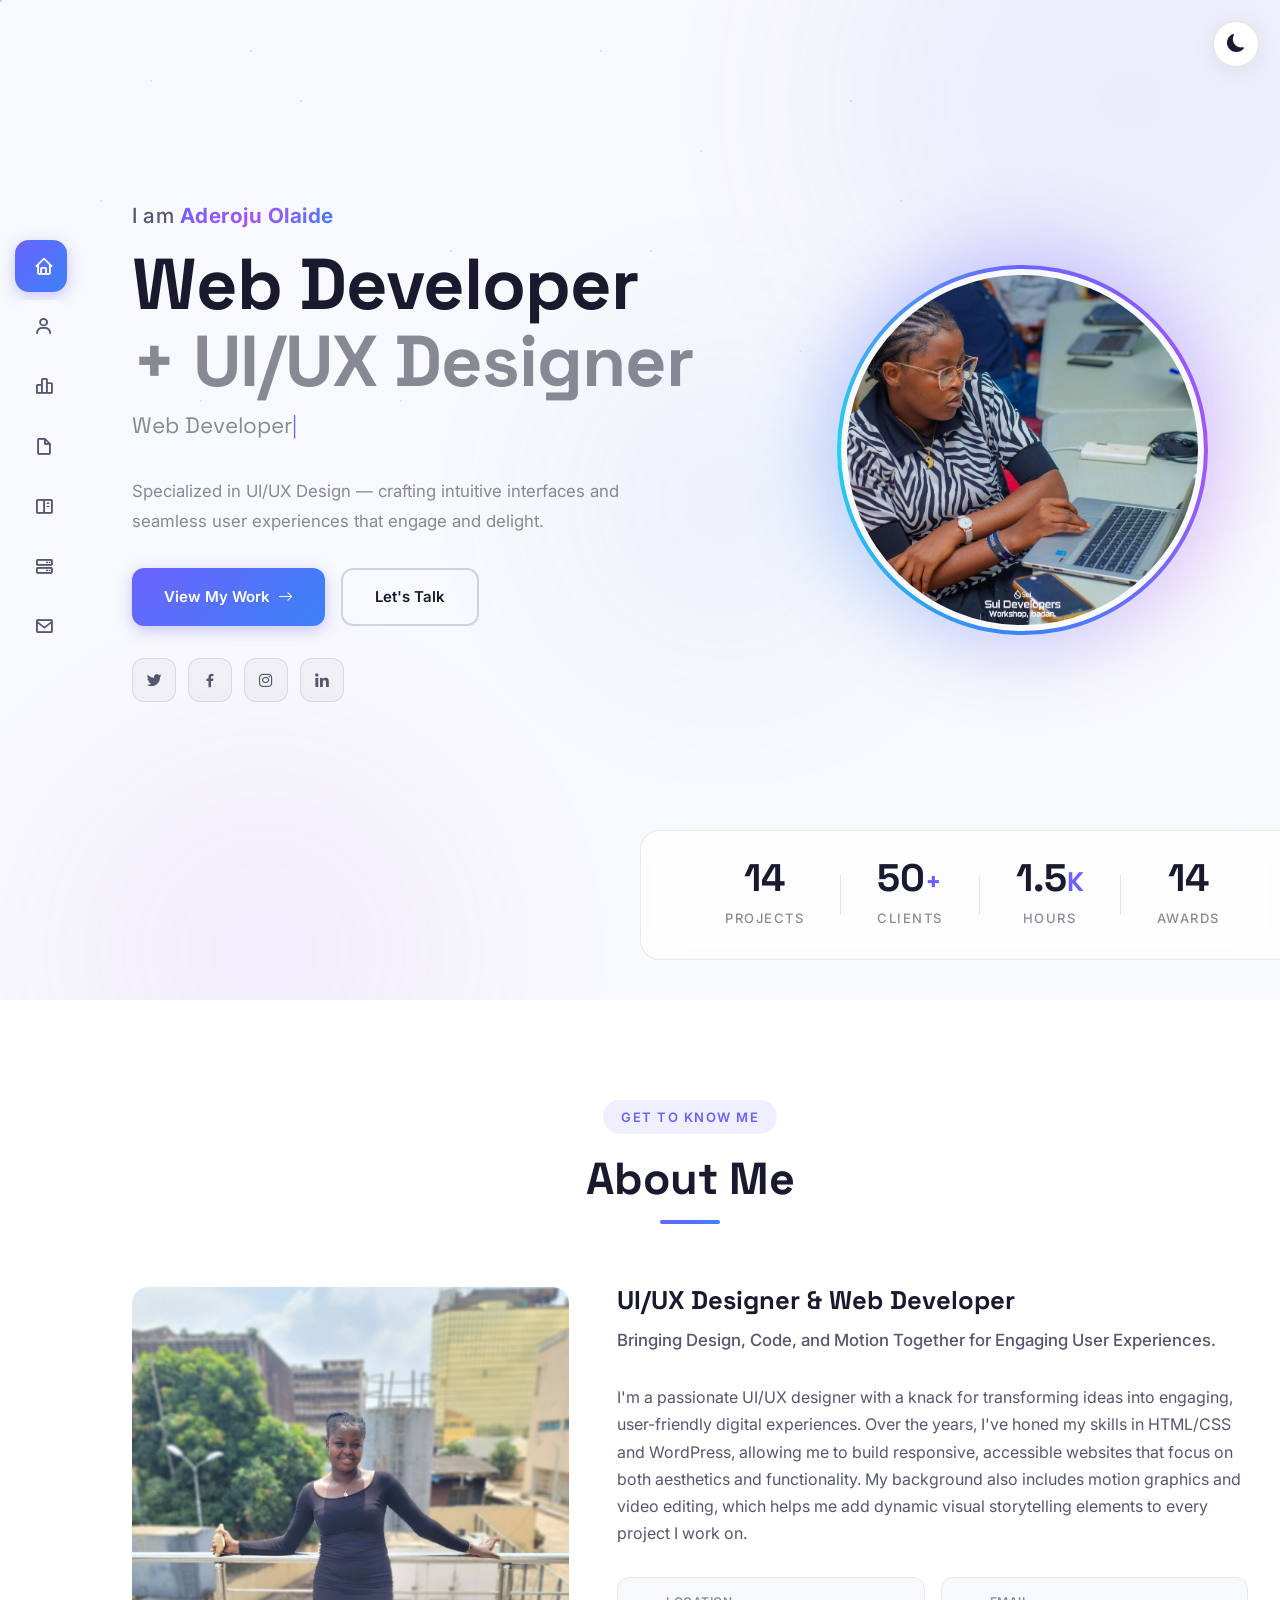
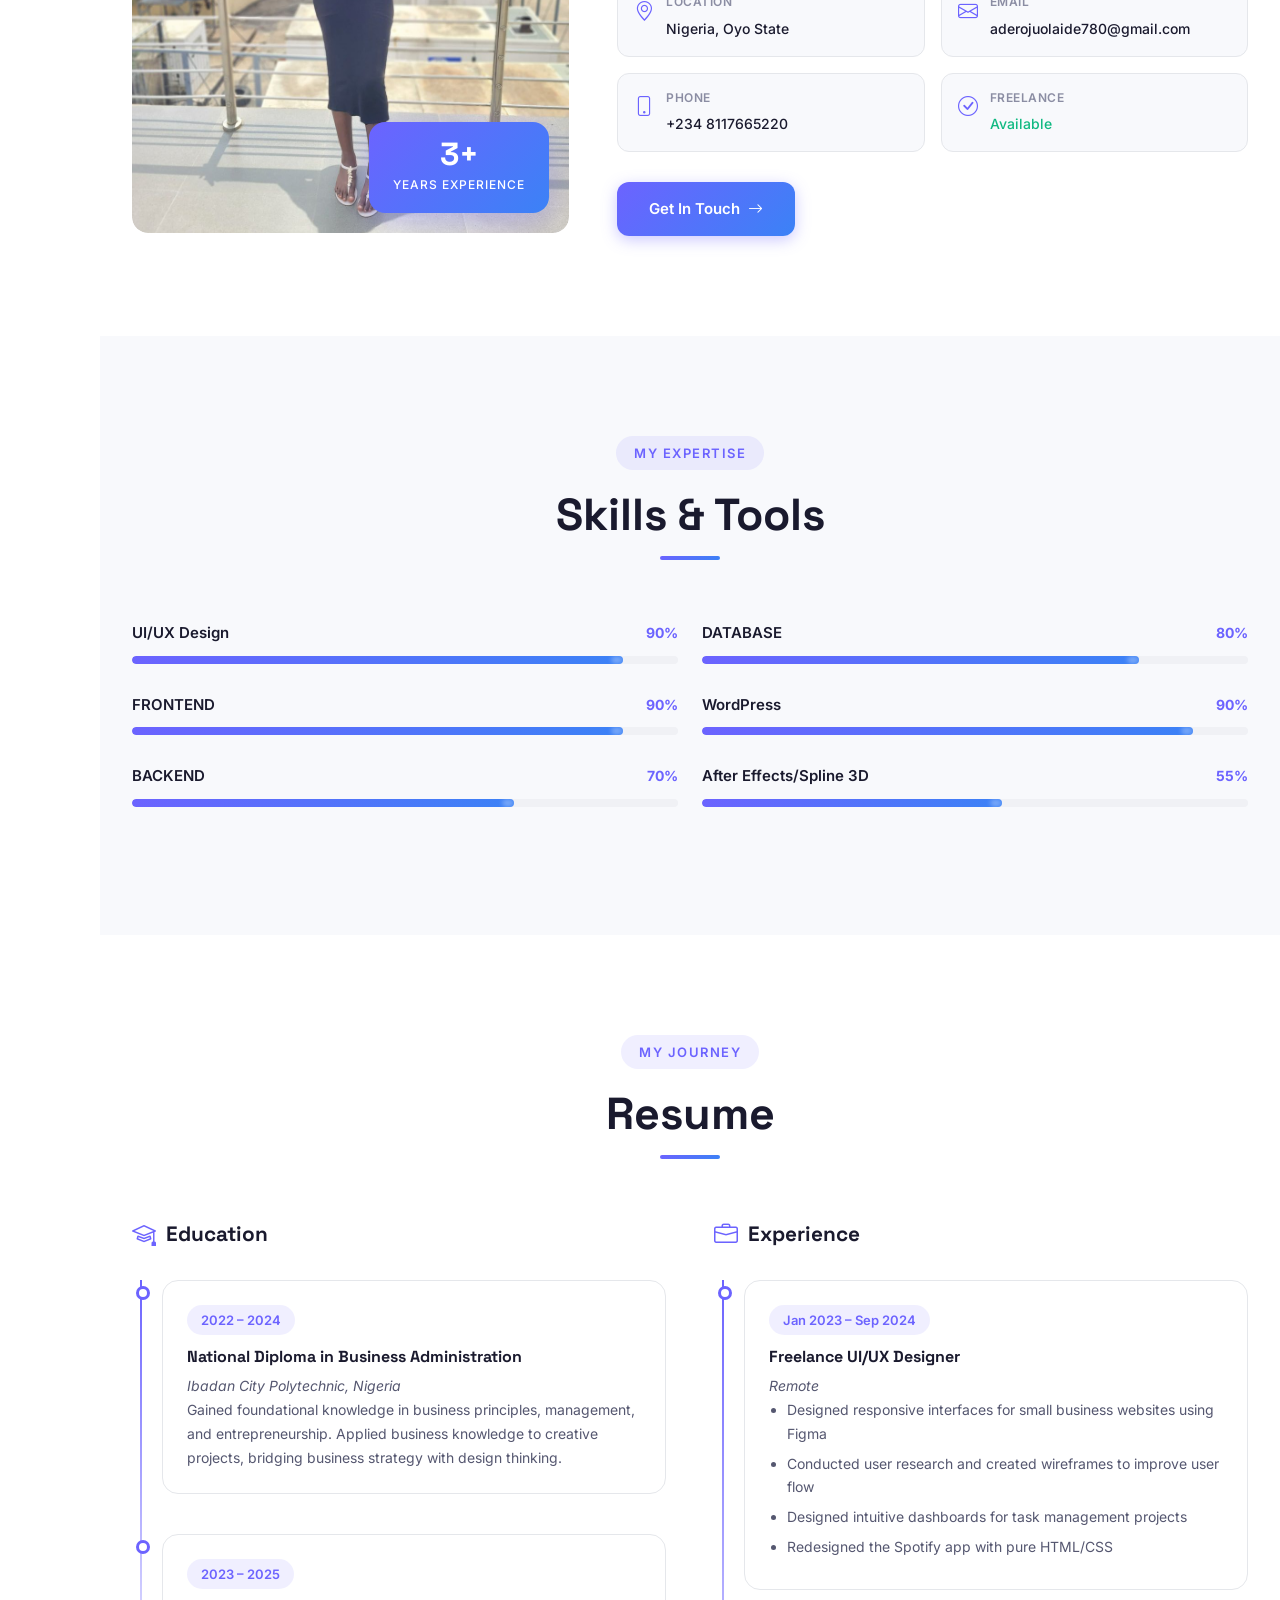
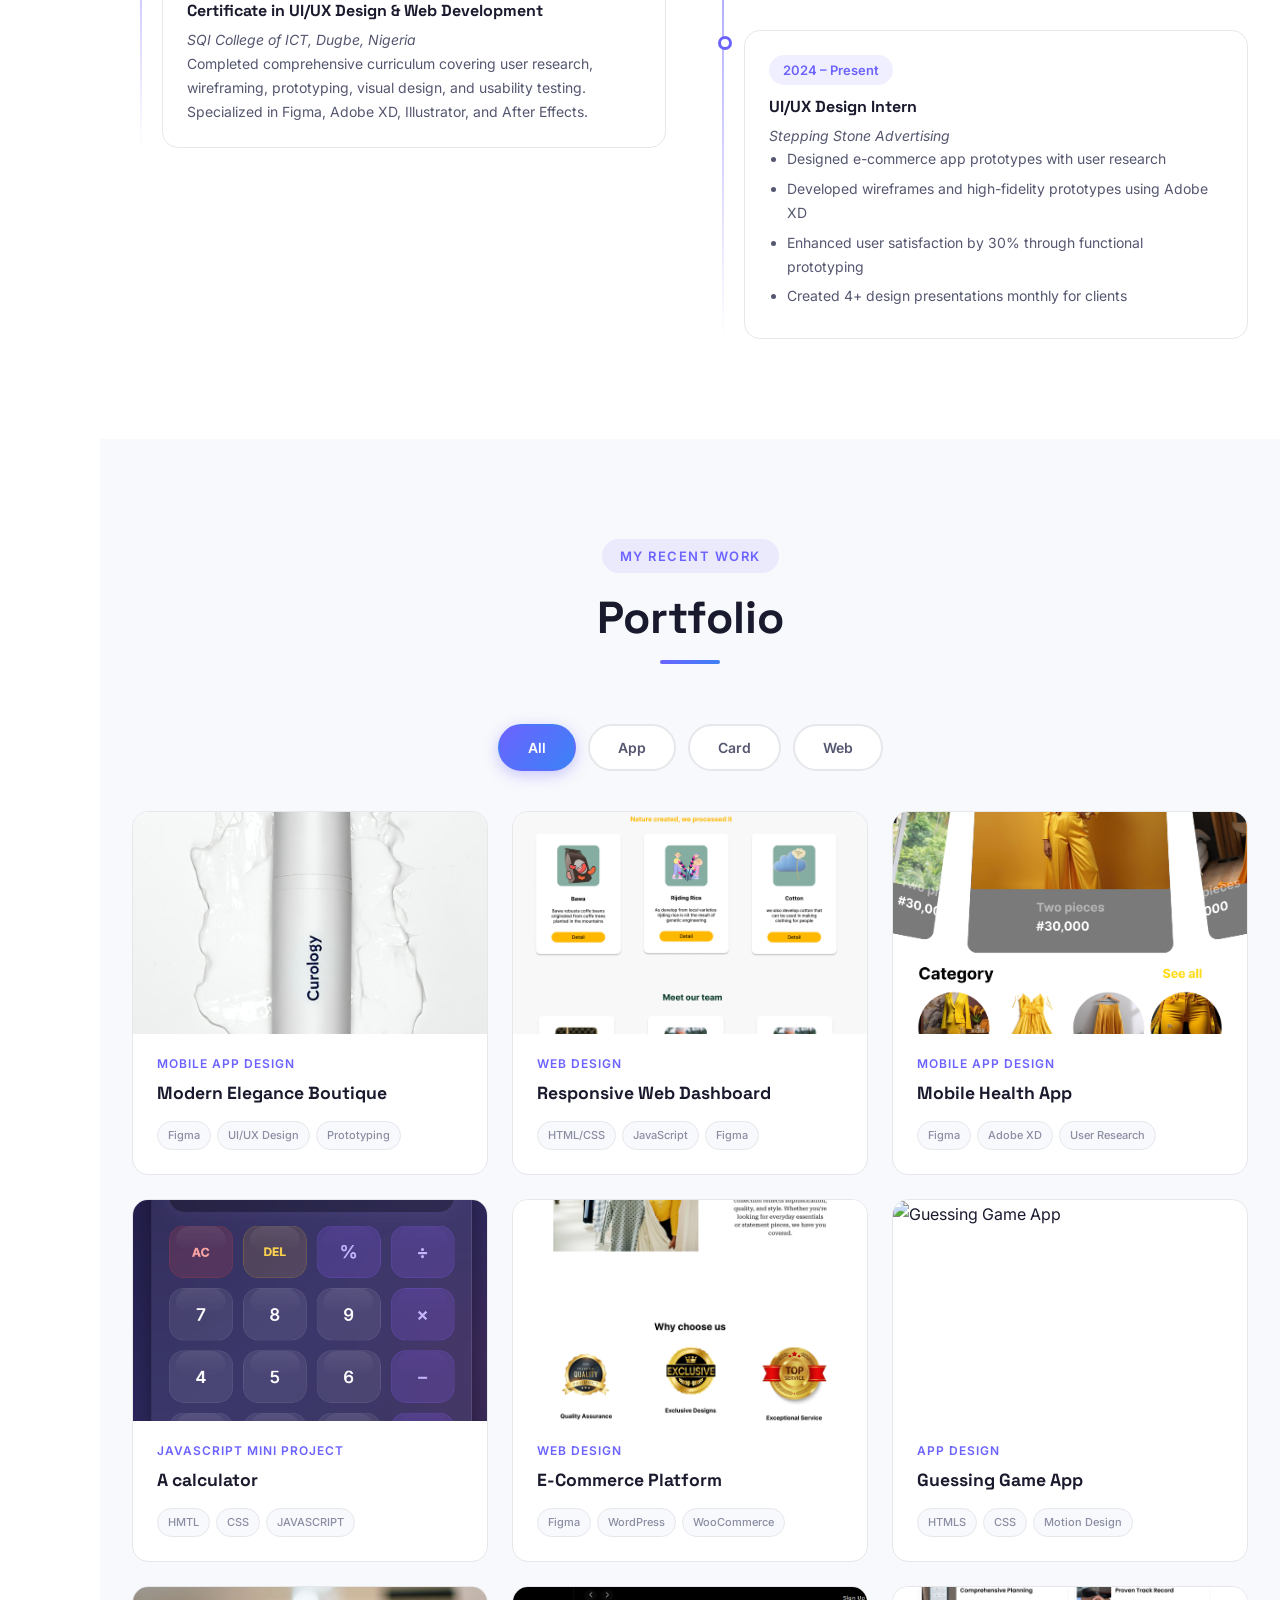
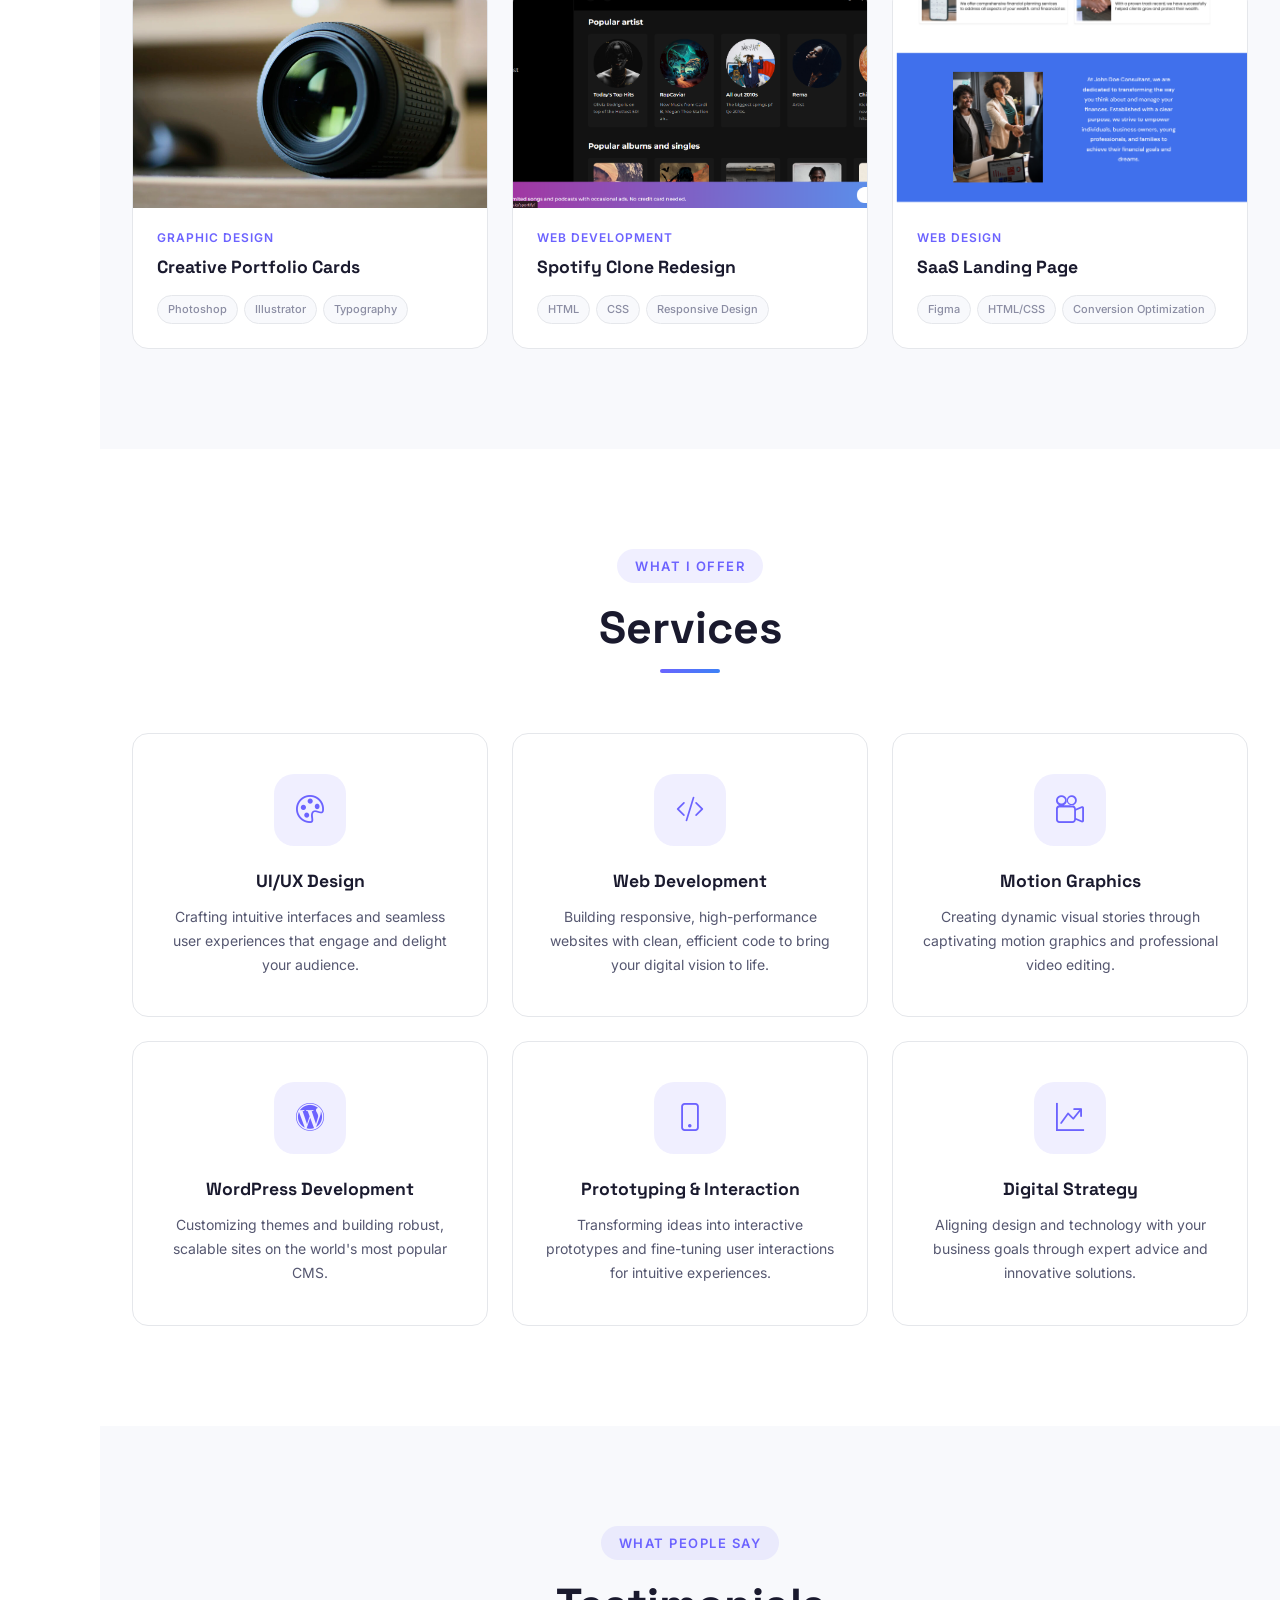
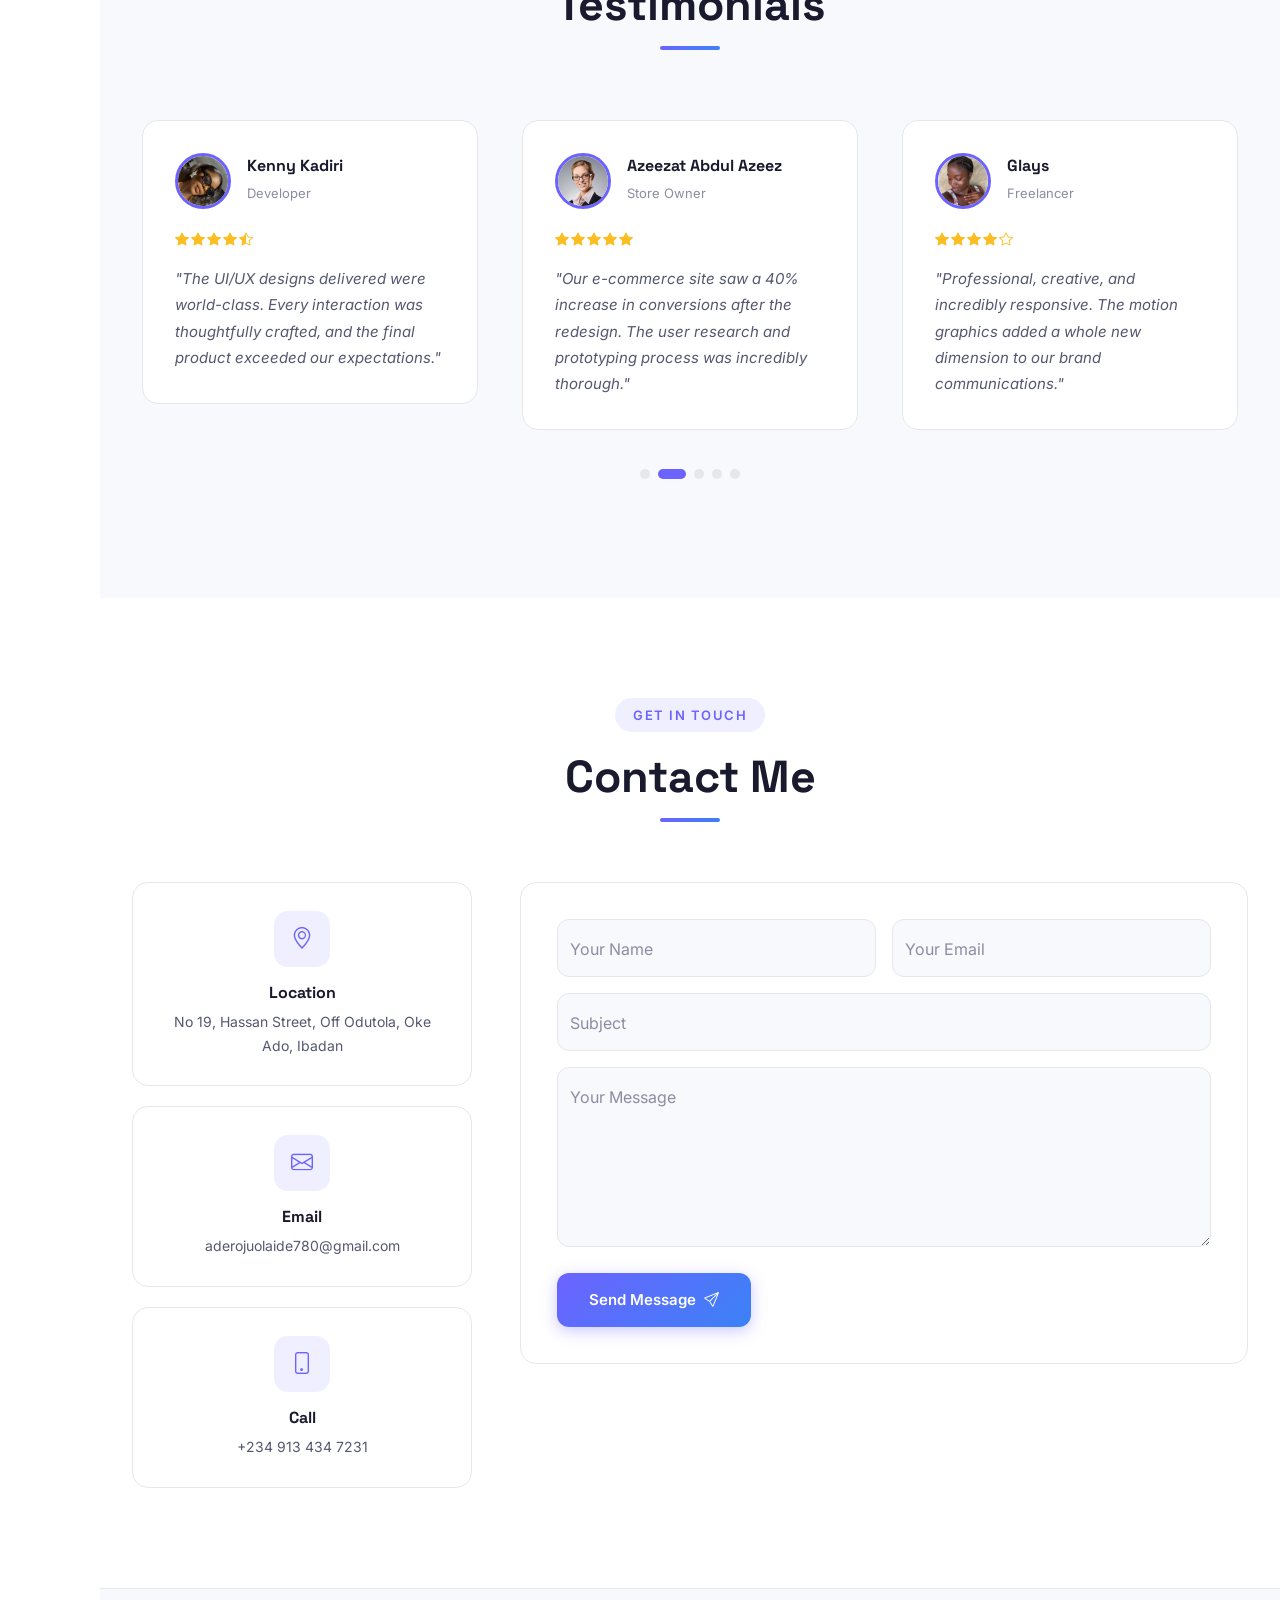
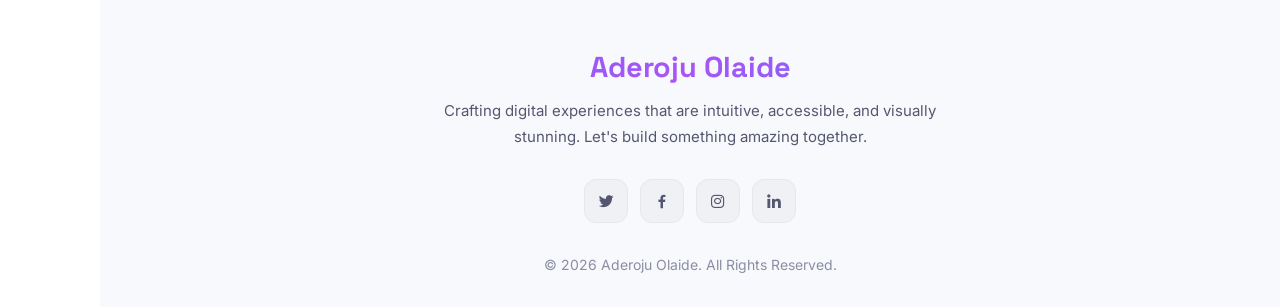
==== index.html @ 2a32e05c "added more project" ====
<!DOCTYPE html>
<html lang="en" data-theme="light">
  <head>
    <meta charset="utf-8" />
    <meta content="width=device-width, initial-scale=1.0" name="viewport" />

    <title> Olaide Atechsis— UI/UX Designer & Web Developer</title>
    <meta content="Portfolio of Aderoju Olaide — UI/UX Designer, Web Developer, and Motion Graphics Artist" name="description" />
    <meta content="UI/UX, Designer, Web Developer, Portfolio, Figma, WordPress" name="keywords" />

    <!-- Favicons -->
    <link href="assets/img/olaide2222.png" rel="icon" />
    <link href="assets/img/olaidee.jpg" rel="apple-touch-icon" />

    <!-- Google Fonts -->
    <link rel="preconnect" href="https://fonts.googleapis.com" />
    <link rel="preconnect" href="https://fonts.gstatic.com" crossorigin />
    <link href="https://fonts.googleapis.com/css2?family=Inter:wght@300;400;500;600;700;800;900&family=Space+Grotesk:wght@300;400;500;600;700&display=swap" rel="stylesheet" />

    <!-- Vendor CSS Files -->
    <link href="assets/vendor/aos/aos.css" rel="stylesheet" />
    <link href="assets/vendor/bootstrap/css/bootstrap.min.css" rel="stylesheet" />
    <link href="assets/vendor/bootstrap-icons/bootstrap-icons.css" rel="stylesheet" />
    <link href="assets/vendor/boxicons/css/boxicons.min.css" rel="stylesheet" />
    <link href="assets/vendor/glightbox/css/glightbox.min.css" rel="stylesheet" />
    <link href="assets/vendor/swiper/swiper-bundle.min.css" rel="stylesheet" />

    <!-- Template Main CSS File -->
    <link href="assets/css/style.css" rel="stylesheet" />
  </head>

  <body>
    <!-- ======= Theme Toggle ======= -->
    <button class="theme-toggle" id="themeToggle" aria-label="Toggle dark mode">
      <i class="bi bi-moon-fill"></i>
      <i class="bi bi-sun-fill"></i>
    </button>

    <!-- ======= Mobile nav toggle button ======= -->
    <i class="bi bi-list mobile-nav-toggle d-lg-none"></i>

    <!-- ======= Header / Sidebar Nav ======= -->
    <header id="header" class="d-flex flex-column justify-content-center">
      <nav id="navbar" class="navbar nav-menu">
        <ul>
          <li><a href="#hero" class="nav-link scrollto active"><i class="bx bx-home"></i> <span>Home</span></a></li>
          <li><a href="#about" class="nav-link scrollto"><i class="bx bx-user"></i> <span>About</span></a></li>
          <li><a href="#skills" class="nav-link scrollto"><i class="bx bx-bar-chart-alt-2"></i> <span>Skills</span></a></li>
          <li><a href="#resume" class="nav-link scrollto"><i class="bx bx-file-blank"></i> <span>Resume</span></a></li>
          <li><a href="#portfolio" class="nav-link scrollto"><i class="bx bx-book-content"></i> <span>Portfolio</span></a></li>
          <li><a href="#services" class="nav-link scrollto"><i class="bx bx-server"></i> <span>Services</span></a></li>
          <li><a href="#contact" class="nav-link scrollto"><i class="bx bx-envelope"></i> <span>Contact</span></a></li>
        </ul>
      </nav>
    </header>
    <!-- End Header -->

    <!-- ======= Hero Section ======= -->
    <section id="hero" class="hero-section">
      <div class="hero-bg-shapes">
        <div class="shape shape-1"></div>
        <div class="shape shape-2"></div>
        <div class="shape shape-3"></div>
      </div>
      <div class="hero-particles"></div>
      <div class="container">
        <div class="row align-items-center min-vh-100">
          <div class="col-lg-7 order-2 order-lg-1" data-aos="fade-right" data-aos-duration="1200">
            <div class="hero-content">
              <span class="hero-greeting">I am <span class="gradient-text">Aderoju Olaide</span></span>
              <h1 class="hero-title">Web Developer<br><span class="hero-title-accent">+ UI/UX Designer</span></h1>
              <h2 class="hero-subtitle"><span id="job-role"></span><span class="typing-cursor">|</span></h2>
              <p class="hero-description">
                Specialized in UI/UX Design — crafting intuitive interfaces and seamless user experiences that engage and delight.
              </p>
              <div class="hero-cta">
                <a href="#portfolio" class="btn-primary-custom scrollto">View My Work <i class="bi bi-arrow-right"></i></a>
                <a href="#contact" class="btn-outline-custom scrollto">Let's Talk</a>
              </div>
              <div class="hero-social">
                <a href="https://x.com/OlaideAder5230" target="_blank" rel="noopener" aria-label="Twitter"><i class="bx bxl-twitter"></i></a>
                <a href="#" aria-label="Facebook"><i class="bx bxl-facebook"></i></a>
                <a href="#" aria-label="Instagram"><i class="bx bxl-instagram"></i></a>
                <a href="https://www.linkedin.com/in/rokibat-aderoju-189524285/" target="_blank" rel="noopener" aria-label="LinkedIn"><i class="bx bxl-linkedin"></i></a>
              </div>
            </div>
          </div>
          <div class="col-lg-5 order-1 order-lg-2" data-aos="fade-left" data-aos-duration="1200" data-aos-delay="200">
            <div class="hero-image">
              <div class="hero-avatar-wrapper">
                <div class="hero-avatar-glow"></div>
                <div class="hero-avatar-ring"></div>
                <img src="assets/img/olaidee.jpg" alt="Aderoju Olaide" class="hero-avatar-img" />
              </div>
            </div>
          </div>
        </div>
        <!-- Hero Stats Row -->
        <div class="hero-stats-row" data-aos="fade-up" data-aos-delay="400">
          <div class="hero-stat-item">
            <span class="hero-stat-number purecounter" data-purecounter-start="0" data-purecounter-end="14" data-purecounter-duration="1.5">0</span>
            <span class="hero-stat-label">Projects</span>
          </div>
          <div class="hero-stat-divider"></div>
          <div class="hero-stat-item">
            <span class="hero-stat-number">50<span class="hero-stat-plus">+</span></span>
            <span class="hero-stat-label">Clients</span>
          </div>
          <div class="hero-stat-divider"></div>
          <div class="hero-stat-item">
            <span class="hero-stat-number">1.5<span class="hero-stat-plus">K</span></span>
            <span class="hero-stat-label">Hours</span>
          </div>
          <div class="hero-stat-divider"></div>
          <div class="hero-stat-item">
            <span class="hero-stat-number purecounter" data-purecounter-start="0" data-purecounter-end="14" data-purecounter-duration="1.5">0</span>
            <span class="hero-stat-label">Awards</span>
          </div>
        </div>
      </div>
    </section>
    <!-- End Hero -->

    <main id="main">
      <!-- ======= About Section ======= -->
      <section id="about" class="about section-padding">
        <div class="container">
          <div class="section-header" data-aos="fade-up">
            <span class="section-subtitle">Get to know me</span>
            <h2 class="section-title">About Me</h2>
            <div class="title-decoration"></div>
          </div>

          <div class="row align-items-center g-5">
            <div class="col-lg-5" data-aos="fade-right" data-aos-delay="100">
              <div class="about-image">
                <img src="assets/img/eyin.jpg" class="img-fluid" alt="Aderoju Olaide" />
                <div class="about-image-badge">
                  <span class="number">3+</span>
                  <span class="text">Years Experience</span>
                </div>
              </div>
            </div>
            <div class="col-lg-7" data-aos="fade-left" data-aos-delay="200">
              <div class="about-content">
                <h3>UI/UX Designer &amp; Web Developer</h3>
                <p class="about-lead">Bringing Design, Code, and Motion Together for Engaging User Experiences.</p>
                <p>
                  I'm a passionate UI/UX designer with a knack for transforming ideas into engaging, user-friendly digital experiences. Over the years, I've honed my skills in HTML/CSS and WordPress, allowing me to build responsive, accessible websites that focus on both aesthetics and functionality. My background also includes motion graphics and video editing, which helps me add dynamic visual storytelling elements to every project I work on.
                </p>
                <div class="about-info-grid">
                  <div class="about-info-item">
                    <i class="bi bi-geo-alt"></i>
                    <div><strong>Location</strong><span>Nigeria, Oyo State</span></div>
                  </div>
                  <div class="about-info-item">
                    <i class="bi bi-envelope"></i>
                    <div><strong>Email</strong><span>aderojuolaide780@gmail.com</span></div>
                  </div>
                  <div class="about-info-item">
                    <i class="bi bi-phone"></i>
                    <div><strong>Phone</strong><span>+234 8117665220</span></div>
                  </div>
                  <div class="about-info-item">
                    <i class="bi bi-check-circle"></i>
                    <div><strong>Freelance</strong><span class="status-available">Available</span></div>
                  </div>
                </div>
                <a href="#contact" class="btn-primary-custom scrollto">Get In Touch <i class="bi bi-arrow-right"></i></a>
              </div>
            </div>
          </div>
        </div>
      </section>
      <!-- End About Section -->

      <!-- Stats integrated into Hero section above -->

      <!-- ======= Skills Section ======= -->
      <section id="skills" class="skills section-padding section-bg">
        <div class="container">
          <div class="section-header" data-aos="fade-up">
            <span class="section-subtitle">My expertise</span>
            <h2 class="section-title">Skills &amp; Tools</h2>
            <div class="title-decoration"></div>
          </div>
          <div class="row skills-content g-4">
            <div class="col-lg-6" data-aos="fade-right" data-aos-delay="100">
              <div class="skill-item">
                <div class="skill-header">
                  <span class="skill-name">UI/UX Design</span>
                  <span class="skill-percentage">90%</span>
                </div>
                <div class="progress-bar-wrap">
                  <div class="progress-bar" role="progressbar" aria-valuenow="90" aria-valuemin="0" aria-valuemax="100"></div>
                </div>
              </div>
              <div class="skill-item">
                <div class="skill-header">
                  <span class="skill-name">FRONTEND</span>
                  <span class="skill-percentage">90%</span>
                </div>
                <div class="progress-bar-wrap">
                  <div class="progress-bar" role="progressbar" aria-valuenow="90" aria-valuemin="0" aria-valuemax="100"></div>
                </div>
              </div>
              <div class="skill-item">
                <div class="skill-header">
                  <span class="skill-name">BACKEND</span>
                  <span class="skill-percentage">70%</span>
                </div>
                <div class="progress-bar-wrap">
                  <div class="progress-bar" role="progressbar" aria-valuenow="70" aria-valuemin="0" aria-valuemax="100"></div>
                </div>
              </div>
            </div>
            <div class="col-lg-6" data-aos="fade-left" data-aos-delay="200">
              <div class="skill-item">
                <div class="skill-header">
                  <span class="skill-name">DATABASE</span>
                  <span class="skill-percentage">80%</span>
                </div>
                <div class="progress-bar-wrap">
                  <div class="progress-bar" role="progressbar" aria-valuenow="80" aria-valuemin="0" aria-valuemax="100"></div>
                </div>
              </div>
              <div class="skill-item">
                <div class="skill-header">
                  <span class="skill-name">WordPress</span>
                  <span class="skill-percentage">90%</span>
                </div>
                <div class="progress-bar-wrap">
                  <div class="progress-bar" role="progressbar" aria-valuenow="90" aria-valuemin="0" aria-valuemax="100"></div>
                </div>
              </div>
              <div class="skill-item">
                <div class="skill-header">
                  <span class="skill-name">After Effects/Spline 3D</span>
                  <span class="skill-percentage">55%</span>
                </div>
                <div class="progress-bar-wrap">
                  <div class="progress-bar" role="progressbar" aria-valuenow="55" aria-valuemin="0" aria-valuemax="100"></div>
                </div>
              </div>
            </div>
          </div>
        </div>
      </section>
      <!-- End Skills Section -->

      <!-- ======= Resume Section ======= -->
      <section id="resume" class="resume section-padding">
        <div class="container">
          <div class="section-header" data-aos="fade-up">
            <span class="section-subtitle">My journey</span>
            <h2 class="section-title">Resume</h2>
            <div class="title-decoration"></div>
          </div>

          <div class="row g-5">
            <div class="col-lg-6" data-aos="fade-right" data-aos-delay="100">
              <div class="resume-column">
                <h3 class="resume-column-title"><i class="bi bi-mortarboard"></i> Education</h3>
                <div class="timeline">
                  <div class="timeline-item">
                    <div class="timeline-dot"></div>
                    <div class="timeline-content">
                      <span class="timeline-date">2022 – 2024</span>
                      <h4>National Diploma in Business Administration</h4>
                      <p class="timeline-place">Ibadan City Polytechnic, Nigeria</p>
                      <p>Gained foundational knowledge in business principles, management, and entrepreneurship. Applied business knowledge to creative projects, bridging business strategy with design thinking.</p>
                    </div>
                  </div>
                  <div class="timeline-item">
                    <div class="timeline-dot"></div>
                    <div class="timeline-content">
                      <span class="timeline-date">2023 – 2025</span>
                      <h4>Certificate in UI/UX Design &amp; Web Development</h4>
                      <p class="timeline-place">SQI College of ICT, Dugbe, Nigeria</p>
                      <p>Completed comprehensive curriculum covering user research, wireframing, prototyping, visual design, and usability testing. Specialized in Figma, Adobe XD, Illustrator, and After Effects.</p>
                    </div>
                  </div>
                </div>
              </div>
            </div>
            <div class="col-lg-6" data-aos="fade-left" data-aos-delay="200">
              <div class="resume-column">
                <h3 class="resume-column-title"><i class="bi bi-briefcase"></i> Experience</h3>
                <div class="timeline">
                  <div class="timeline-item">
                    <div class="timeline-dot"></div>
                    <div class="timeline-content">
                      <span class="timeline-date">Jan 2023 – Sep 2024</span>
                      <h4>Freelance UI/UX Designer</h4>
                      <p class="timeline-place">Remote</p>
                      <ul>
                        <li>Designed responsive interfaces for small business websites using Figma</li>
                        <li>Conducted user research and created wireframes to improve user flow</li>
                        <li>Designed intuitive dashboards for task management projects</li>
                        <li>Redesigned the Spotify app with pure HTML/CSS</li>
                      </ul>
                    </div>
                  </div>
                  <div class="timeline-item">
                    <div class="timeline-dot"></div>
                    <div class="timeline-content">
                      <span class="timeline-date">2024 – Present</span>
                      <h4>UI/UX Design Intern</h4>
                      <p class="timeline-place">Stepping Stone Advertising</p>
                      <ul>
                        <li>Designed e-commerce app prototypes with user research</li>
                        <li>Developed wireframes and high-fidelity prototypes using Adobe XD</li>
                        <li>Enhanced user satisfaction by 30% through functional prototyping</li>
                        <li>Created 4+ design presentations monthly for clients</li>
                      </ul>
                    </div>
                  </div>
                </div>
              </div>
            </div>
          </div>
        </div>
      </section>
      <!-- End Resume Section -->

      <!-- ======= Portfolio Section ======= -->
      <section id="portfolio" class="portfolio section-padding section-bg">
        <div class="container">
          <div class="section-header" data-aos="fade-up">
            <span class="section-subtitle">My recent work</span>
            <h2 class="section-title">Portfolio</h2>
            <div class="title-decoration"></div>
          </div>

          <!-- Filter Buttons -->
          <div class="portfolio-filters" data-aos="fade-up" data-aos-delay="100">
            <button class="filter-btn active" data-filter="*">All</button>
            <button class="filter-btn" data-filter=".filter-app">App</button>
            <button class="filter-btn" data-filter=".filter-card">Card</button>
            <button class="filter-btn" data-filter=".filter-web">Web</button>
          </div>

          <!-- Portfolio Grid — rendered dynamically by JS -->
          <div class="portfolio-grid row g-4" id="portfolioGrid" data-aos="fade-up" data-aos-delay="200">
            <!-- Cards injected by main.js from projects.js data -->
          </div>
        </div>
      </section>
      <!-- End Portfolio Section -->

      <!-- ======= Services Section ======= -->
      <section id="services" class="services section-padding">
        <div class="container">
          <div class="section-header" data-aos="fade-up">
            <span class="section-subtitle">What I offer</span>
            <h2 class="section-title">Services</h2>
            <div class="title-decoration"></div>
          </div>

          <div class="row g-4">
            <div class="col-lg-4 col-md-6" data-aos="fade-up" data-aos-delay="100">
              <div class="service-card">
                <div class="service-icon"><i class="bi bi-palette"></i></div>
                <h4>UI/UX Design</h4>
                <p>Crafting intuitive interfaces and seamless user experiences that engage and delight your audience.</p>
              </div>
            </div>
            <div class="col-lg-4 col-md-6" data-aos="fade-up" data-aos-delay="200">
              <div class="service-card">
                <div class="service-icon"><i class="bi bi-code-slash"></i></div>
                <h4>Web Development</h4>
                <p>Building responsive, high-performance websites with clean, efficient code to bring your digital vision to life.</p>
              </div>
            </div>
            <div class="col-lg-4 col-md-6" data-aos="fade-up" data-aos-delay="300">
              <div class="service-card">
                <div class="service-icon"><i class="bi bi-camera-reels"></i></div>
                <h4>Motion Graphics</h4>
                <p>Creating dynamic visual stories through captivating motion graphics and professional video editing.</p>
              </div>
            </div>
            <div class="col-lg-4 col-md-6" data-aos="fade-up" data-aos-delay="100">
              <div class="service-card">
                <div class="service-icon"><i class="bi bi-wordpress"></i></div>
                <h4>WordPress Development</h4>
                <p>Customizing themes and building robust, scalable sites on the world's most popular CMS.</p>
              </div>
            </div>
            <div class="col-lg-4 col-md-6" data-aos="fade-up" data-aos-delay="200">
              <div class="service-card">
                <div class="service-icon"><i class="bi bi-phone"></i></div>
                <h4>Prototyping &amp; Interaction</h4>
                <p>Transforming ideas into interactive prototypes and fine-tuning user interactions for intuitive experiences.</p>
              </div>
            </div>
            <div class="col-lg-4 col-md-6" data-aos="fade-up" data-aos-delay="300">
              <div class="service-card">
                <div class="service-icon"><i class="bi bi-graph-up-arrow"></i></div>
                <h4>Digital Strategy</h4>
                <p>Aligning design and technology with your business goals through expert advice and innovative solutions.</p>
              </div>
            </div>
          </div>
        </div>
      </section>
      <!-- End Services Section -->

      <!-- ======= Testimonials Section ======= -->
      <section id="testimonials" class="testimonials section-padding section-bg">
        <div class="container">
          <div class="section-header" data-aos="fade-up">
            <span class="section-subtitle">What people say</span>
            <h2 class="section-title">Testimonials</h2>
            <div class="title-decoration"></div>
          </div>

          <div class="testimonials-slider swiper" data-aos="fade-up" data-aos-delay="100">
            <div class="swiper-wrapper">
              <div class="swiper-slide">
                <div class="testimonial-card">
                  <div class="testimonial-header">
                    <img src="assets/img/testimonials/tife.jpg" class="testimonial-img" alt="" />
                    <div><h4>Oluwasegun Jesunifemi</h4><span>CEO &amp; Founder</span></div>
                  </div>
                  <div class="testimonial-stars">
                    <i class="bi bi-star-fill"></i><i class="bi bi-star-fill"></i><i class="bi bi-star-fill"></i><i class="bi bi-star-fill"></i><i class="bi bi-star-fill"></i>
                  </div>
                  <p>"Working with Olaide was an exceptional experience. The attention to detail and creative vision brought our brand to life in ways we never imagined."</p>
                </div>
              </div>
              <div class="swiper-slide">
                <div class="testimonial-card">
                  <div class="testimonial-header">
                    <img src="assets/img/kenny.jpeg" class="testimonial-img" alt="" />
                    <div><h4>Kenny Kadiri</h4><span>Developer</span></div>
                  </div>
                  <div class="testimonial-stars">
                    <i class="bi bi-star-fill"></i><i class="bi bi-star-fill"></i><i class="bi bi-star-fill"></i><i class="bi bi-star-fill"></i><i class="bi bi-star-half"></i>
                  </div>
                  <p>"The UI/UX designs delivered were world-class. Every interaction was thoughtfully crafted, and the final product exceeded our expectations."</p>
                </div>
              </div>
              <div class="swiper-slide">
                <div class="testimonial-card">
                  <div class="testimonial-header">
                    <img src="assets/img/testimonials/testimonials-3.jpg" class="testimonial-img" alt="" />
                    <div><h4>Azeezat Abdul Azeez</h4><span>Store Owner</span></div>
                  </div>
                  <div class="testimonial-stars">
                    <i class="bi bi-star-fill"></i><i class="bi bi-star-fill"></i><i class="bi bi-star-fill"></i><i class="bi bi-star-fill"></i><i class="bi bi-star-fill"></i>
                  </div>
                  <p>"Our e-commerce site saw a 40% increase in conversions after the redesign. The user research and prototyping process was incredibly thorough."</p>
                </div>
              </div>
              <div class="swiper-slide">
                <div class="testimonial-card">
                  <div class="testimonial-header">
                    <img src="assets/img/kennymii.jpg" class="testimonial-img" alt="" />
                    <div><h4>Glays</h4><span>Freelancer</span></div>
                  </div>
                  <div class="testimonial-stars">
                    <i class="bi bi-star-fill"></i><i class="bi bi-star-fill"></i><i class="bi bi-star-fill"></i><i class="bi bi-star-fill"></i><i class="bi bi-star"></i>
                  </div>
                  <p>"Professional, creative, and incredibly responsive. The motion graphics added a whole new dimension to our brand communications."</p>
                </div>
              </div>
              <div class="swiper-slide">
                <div class="testimonial-card">
                  <div class="testimonial-header">
                    <img src="assets/img/testimonials/testimonials-5.jpg" class="testimonial-img" alt="" />
                    <div><h4>John Larson</h4><span>Entrepreneur</span></div>
                  </div>
                  <div class="testimonial-stars">
                    <i class="bi bi-star-fill"></i><i class="bi bi-star-fill"></i><i class="bi bi-star-fill"></i><i class="bi bi-star-fill"></i><i class="bi bi-star-fill"></i>
                  </div>
                  <p>"From wireframes to final delivery, every step was handled with exceptional care. Our WordPress site looks and functions beautifully."</p>
                </div>
              </div>
            </div>
            <div class="swiper-pagination"></div>
          </div>
        </div>
      </section>
      <!-- End Testimonials Section -->

      <!-- ======= Contact Section ======= -->
      <section id="contact" class="contact section-padding">
        <div class="container">
          <div class="section-header" data-aos="fade-up">
            <span class="section-subtitle">Get in touch</span>
            <h2 class="section-title">Contact Me</h2>
            <div class="title-decoration"></div>
          </div>

          <div class="row g-5">
            <div class="col-lg-4" data-aos="fade-right" data-aos-delay="100">
              <div class="contact-info">
                <div class="contact-info-card">
                  <div class="contact-icon"><i class="bi bi-geo-alt"></i></div>
                  <h4>Location</h4>
                  <p>No 19, Hassan Street, Off Odutola, Oke Ado, Ibadan</p>
                </div>
                <div class="contact-info-card">
                  <div class="contact-icon"><i class="bi bi-envelope"></i></div>
                  <h4>Email</h4>
                  <p>aderojuolaide780@gmail.com</p>
                </div>
                <div class="contact-info-card">
                  <div class="contact-icon"><i class="bi bi-phone"></i></div>
                  <h4>Call</h4>
                  <p>+234 913 434 7231</p>
                </div>
              </div>
            </div>
            <div class="col-lg-8" data-aos="fade-left" data-aos-delay="200">
              <form action="forms/contact.php" method="post" role="form" class="contact-form php-email-form">
                <div class="row g-3">
                  <div class="col-md-6">
                    <div class="form-floating">
                      <input type="text" name="name" class="form-control" id="name" placeholder="Your Name" required />
                      <label for="name">Your Name</label>
                    </div>
                  </div>
                  <div class="col-md-6">
                    <div class="form-floating">
                      <input type="email" class="form-control" name="email" id="email" placeholder="Your Email" required />
                      <label for="email">Your Email</label>
                    </div>
                  </div>
                  <div class="col-12">
                    <div class="form-floating">
                      <input type="text" class="form-control" name="subject" id="subject" placeholder="Subject" required />
                      <label for="subject">Subject</label>
                    </div>
                  </div>
                  <div class="col-12">
                    <div class="form-floating">
                      <textarea class="form-control" name="message" id="message" placeholder="Message" required style="height: 180px"></textarea>
                      <label for="message">Your Message</label>
                    </div>
                  </div>
                </div>
                <div class="my-3">
                  <div class="loading">Loading</div>
                  <div class="error-message"></div>
                  <div class="sent-message">Your message has been sent. Thank you!</div>
                </div>
                <button type="submit" class="btn-primary-custom">Send Message <i class="bi bi-send"></i></button>
              </form>
            </div>
          </div>
        </div>
      </section>
      <!-- End Contact Section -->
    </main>
    <!-- End #main -->

    <!-- ======= Footer ======= -->
    <footer id="footer">
      <div class="container">
        <div class="footer-content">
          <h3>Aderoju Olaide</h3>
          <p>Crafting digital experiences that are intuitive, accessible, and visually stunning. Let's build something amazing together.</p>
          <div class="footer-social">
            <a href="https://x.com/OlaideAder5230" target="_blank" rel="noopener" aria-label="Twitter"><i class="bx bxl-twitter"></i></a>
            <a href="#" aria-label="Facebook"><i class="bx bxl-facebook"></i></a>
            <a href="#" aria-label="Instagram"><i class="bx bxl-instagram"></i></a>
            <a href="https://www.linkedin.com/in/rokibat-aderoju-189524285/" target="_blank" rel="noopener" aria-label="LinkedIn"><i class="bx bxl-linkedin"></i></a>
          </div>
          <div class="footer-copyright">&copy; <span id="currentYear"></span> Aderoju Olaide. All Rights Reserved.</div>
        </div>
      </div>
    </footer>
    <!-- End Footer -->

    <div id="preloader"></div>
    <a href="#" class="back-to-top d-flex align-items-center justify-content-center"><i class="bi bi-arrow-up-short"></i></a>

    <!-- Vendor JS Files -->
    <script src="assets/vendor/purecounter/purecounter_vanilla.js"></script>
    <script src="assets/vendor/aos/aos.js"></script>
    <script src="assets/vendor/bootstrap/js/bootstrap.bundle.min.js"></script>
    <script src="assets/vendor/glightbox/js/glightbox.min.js"></script>
    <script src="assets/vendor/isotope-layout/isotope.pkgd.min.js"></script>
    <script src="assets/vendor/swiper/swiper-bundle.min.js"></script>
    <script src="assets/vendor/typed.js/typed.umd.js"></script>
    <script src="assets/vendor/waypoints/noframework.waypoints.js"></script>
    <script src="assets/vendor/php-email-form/validate.js"></script>

    <!-- Projects Data -->
    <script src="assets/js/projects.js"></script>
    <!-- Template Main JS File -->
    <script src="assets/js/main.js"></script>
  </body>
</html>
---- assets/css/style.css ----
/**
 * Aderoju Olaide — Portfolio
 * Modern, responsive, dark/light theme support
 * ================================================
 */

/* ============================================
   CSS Custom Properties (Light + Dark themes)
   ============================================ */
:root {
  /* ---- Accent / Brand ---- */
  --accent: #6c63ff;
  --accent-light: #8b83ff;
  --accent-dark: #4f46e5;
  --accent-glow: rgba(108, 99, 255, 0.35);
  --gradient-primary: linear-gradient(135deg, #6c63ff 0%, #3b82f6 100%);
  --gradient-hero: linear-gradient(135deg, #6c63ff 0%, #a855f7 50%, #3b82f6 100%);

  /* ---- Typography ---- */
  --font-primary: "Inter", sans-serif;
  --font-heading: "Space Grotesk", sans-serif;

  /* ---- Sizing / Spacing ---- */
  --section-padding: 100px 0;
  --header-width: 100px;
  --transition-base: 0.35s cubic-bezier(0.4, 0, 0.2, 1);
  --border-radius: 16px;
  --border-radius-sm: 8px;
  --border-radius-xs: 4px;
}

/* ---- Light Theme ---- */
[data-theme="light"] {
  --bg-primary: #ffffff;
  --bg-secondary: #f8f9fc;
  --bg-tertiary: #f0f1f5;
  --bg-card: #ffffff;
  --text-primary: #1a1a2e;
  --text-secondary: #555770;
  --text-muted: #8b8da3;
  --border-color: #e5e7eb;
  --shadow-sm: 0 2px 8px rgba(0, 0, 0, 0.04);
  --shadow-md: 0 4px 24px rgba(0, 0, 0, 0.06);
  --shadow-lg: 0 8px 40px rgba(0, 0, 0, 0.08);
  --shadow-xl: 0 16px 64px rgba(0, 0, 0, 0.1);
  --nav-bg: rgba(255, 255, 255, 0.95);
  --overlay: rgba(255, 255, 255, 0.8);
  --code-bg: #f3f4f6;

  /* Hero-specific (light) */
  --hero-bg: #f8f9fc;
  --hero-text: #1a1a2e;
  --hero-text-muted: #555770;
  --hero-text-subtle: rgba(26, 26, 46, 0.5);
  --hero-ring-inset: #f8f9fc;
  --hero-particle-color: rgba(26, 26, 46, 0.12);
  --hero-stats-bg: rgba(255, 255, 255, 0.7);
  --hero-stats-border: rgba(0, 0, 0, 0.08);
  --hero-stats-divider: rgba(0, 0, 0, 0.1);
  --hero-social-border: rgba(0, 0, 0, 0.1);
  --hero-social-color: #555770;
  --hero-social-bg: rgba(0, 0, 0, 0.03);
  --hero-outline-border: rgba(0, 0, 0, 0.15);
  --hero-outline-color: #1a1a2e;
  --hero-shape-opacity: 0.08;
  --hero-glow-opacity: 0.35;
}

/* ---- Dark Theme ---- */
[data-theme="dark"] {
  --bg-primary: #0f0f1a;
  --bg-secondary: #1a1a2e;
  --bg-tertiary: #222240;
  --bg-card: #1a1a2e;
  --text-primary: #e8e8f0;
  --text-secondary: #a0a0b8;
  --text-muted: #6b6b80;
  --border-color: #2e2e48;
  --shadow-sm: 0 2px 8px rgba(0, 0, 0, 0.2);
  --shadow-md: 0 4px 24px rgba(0, 0, 0, 0.3);
  --shadow-lg: 0 8px 40px rgba(0, 0, 0, 0.35);
  --shadow-xl: 0 16px 64px rgba(0, 0, 0, 0.4);
  --nav-bg: rgba(15, 15, 26, 0.95);
  --overlay: rgba(15, 15, 26, 0.85);
  --code-bg: #222240;

  /* Hero-specific (dark) */
  --hero-bg: #0a0a12;
  --hero-text: #ffffff;
  --hero-text-muted: rgba(255, 255, 255, 0.7);
  --hero-text-subtle: rgba(255, 255, 255, 0.5);
  --hero-ring-inset: #0a0a12;
  --hero-particle-color: rgba(255, 255, 255, 0.15);
  --hero-stats-bg: rgba(255, 255, 255, 0.04);
  --hero-stats-border: rgba(255, 255, 255, 0.08);
  --hero-stats-divider: rgba(255, 255, 255, 0.1);
  --hero-social-border: rgba(255, 255, 255, 0.12);
  --hero-social-color: rgba(255, 255, 255, 0.5);
  --hero-social-bg: rgba(255, 255, 255, 0.04);
  --hero-outline-border: rgba(255, 255, 255, 0.2);
  --hero-outline-color: #ffffff;
  --hero-shape-opacity: 0.12;
  --hero-glow-opacity: 0.5;
}

/* ============================================
   Reset / Base
   ============================================ */
*,
*::before,
*::after {
  box-sizing: border-box;
  margin: 0;
  padding: 0;
}

html {
  scroll-behavior: smooth;
  scroll-padding-top: 60px;
}

body {
  font-family: var(--font-primary);
  color: var(--text-primary);
  background: var(--bg-primary);
  overflow-x: hidden;
  transition: background var(--transition-base), color var(--transition-base);
  line-height: 1.7;
  -webkit-font-smoothing: antialiased;
  -moz-osx-font-smoothing: grayscale;
}

a {
  color: var(--accent);
  text-decoration: none;
  transition: color var(--transition-base);
}
a:hover {
  color: var(--accent-light);
}

h1, h2, h3, h4, h5, h6 {
  font-family: var(--font-heading);
  color: var(--text-primary);
  line-height: 1.3;
  font-weight: 700;
}

img {
  max-width: 100%;
  height: auto;
}

::selection {
  background: var(--accent);
  color: #fff;
}

.section-padding {
  padding: var(--section-padding);
}

.section-bg {
  background: var(--bg-secondary);
}

/* ============================================
   Preloader
   ============================================ */
#preloader {
  position: fixed;
  inset: 0;
  z-index: 99999;
  background: var(--bg-primary);
  display: flex;
  align-items: center;
  justify-content: center;
  transition: opacity 0.5s, visibility 0.5s;
}

#preloader::before {
  content: "";
  width: 48px;
  height: 48px;
  border: 4px solid var(--border-color);
  border-top-color: var(--accent);
  border-radius: 50%;
  animation: spin 0.8s linear infinite;
}

@keyframes spin {
  to { transform: rotate(360deg); }
}

/* ============================================
   Theme Toggle Button
   ============================================ */
.theme-toggle {
  position: fixed;
  top: 20px;
  right: 20px;
  z-index: 9999;
  width: 48px;
  height: 48px;
  border-radius: 50%;
  border: 2px solid var(--border-color);
  background: var(--bg-card);
  cursor: pointer;
  display: flex;
  align-items: center;
  justify-content: center;
  box-shadow: var(--shadow-md);
  transition: all var(--transition-base);
  overflow: hidden;
}

.theme-toggle:hover {
  border-color: var(--accent);
  transform: scale(1.1);
  box-shadow: 0 0 20px var(--accent-glow);
}

.theme-toggle i {
  font-size: 18px;
  transition: all var(--transition-base);
  position: absolute;
}

/* Moon icon visible in light mode */
[data-theme="light"] .theme-toggle .bi-moon-fill {
  opacity: 1;
  color: var(--text-primary);
  transform: rotate(0deg);
}
[data-theme="light"] .theme-toggle .bi-sun-fill {
  opacity: 0;
  transform: rotate(-180deg);
}

/* Sun icon visible in dark mode */
[data-theme="dark"] .theme-toggle .bi-moon-fill {
  opacity: 0;
  transform: rotate(180deg);
}
[data-theme="dark"] .theme-toggle .bi-sun-fill {
  opacity: 1;
  color: #fbbf24;
  transform: rotate(0deg);
}

/* ============================================
   Back to Top
   ============================================ */
.back-to-top {
  position: fixed;
  visibility: hidden;
  opacity: 0;
  right: 20px;
  bottom: 20px;
  z-index: 996;
  width: 44px;
  height: 44px;
  border-radius: 12px;
  background: var(--gradient-primary);
  color: #fff;
  transition: all var(--transition-base);
  box-shadow: var(--shadow-md);
}
.back-to-top i { font-size: 24px; line-height: 0; }
.back-to-top:hover {
  transform: translateY(-3px);
  box-shadow: 0 6px 20px var(--accent-glow);
  color: #fff;
}
.back-to-top.active { visibility: visible; opacity: 1; }

/* ============================================
   Header / Sidebar Navigation
   ============================================ */
#header {
  position: fixed;
  top: 0;
  left: 0;
  bottom: 0;
  z-index: 9997;
  padding: 15px;
  overflow-y: auto;
  transition: all 0.5s;
  scrollbar-width: none;
}
#header::-webkit-scrollbar { display: none; }

@media (max-width: 991px) {
  #header {
    width: 280px;
    background: var(--nav-bg);
    backdrop-filter: blur(20px);
    -webkit-backdrop-filter: blur(20px);
    border-right: 1px solid var(--border-color);
    left: -280px;
  }
}

#main {
  margin-top: 0;
}

@media (min-width: 992px) {
  #main { margin-left: var(--header-width); }
  .hero-section { padding-left: var(--header-width); }
  #footer { margin-left: var(--header-width); }
}

.nav-menu { padding: 0; display: block; }
.nav-menu * { margin: 0; padding: 0; list-style: none; }
.nav-menu > ul > li { position: relative; white-space: nowrap; }

.nav-menu a,
.nav-menu a:focus {
  display: flex;
  align-items: center;
  color: var(--text-secondary);
  padding: 10px 18px;
  margin-bottom: 8px;
  font-size: 15px;
  border-radius: 14px;
  background: var(--bg-secondary);
  height: 52px;
  width: 100%;
  overflow: hidden;
  transition: all var(--transition-base);
  border: 1px solid transparent;
}

.nav-menu a i,
.nav-menu a:focus i { font-size: 20px; }

.nav-menu a span,
.nav-menu a:focus span {
  padding: 0 5px 0 7px;
  color: var(--text-secondary);
}

@media (min-width: 992px) {
  .nav-menu a, .nav-menu a:focus { width: 52px; }
  .nav-menu a span, .nav-menu a:focus span { display: none; color: #fff; }
}

.nav-menu a:hover,
.nav-menu .active,
.nav-menu .active:focus,
.nav-menu li:hover > a {
  color: #fff;
  background: var(--gradient-primary);
  border-color: transparent;
  box-shadow: 0 4px 15px var(--accent-glow);
}

.nav-menu a:hover span,
.nav-menu .active span,
.nav-menu .active:focus span,
.nav-menu li:hover > a span { color: #fff; }

.nav-menu a:hover,
.nav-menu li:hover > a { width: 100%; color: #fff; }

.nav-menu a:hover span,
.nav-menu li:hover > a span { display: block; }

/* ---- Mobile Nav ---- */
.mobile-nav-toggle {
  position: fixed;
  right: 15px;
  top: 15px;
  z-index: 9998;
  border: 0;
  background: var(--bg-card);
  font-size: 24px;
  transition: all 0.4s;
  outline: none !important;
  line-height: 0;
  cursor: pointer;
  border-radius: 12px;
  padding: 8px;
  color: var(--text-primary);
  box-shadow: var(--shadow-sm);
  width: 44px;
  height: 44px;
  display: flex;
  align-items: center;
  justify-content: center;
}

.mobile-nav-active { overflow: hidden; }
.mobile-nav-active #header { left: 0; }
.mobile-nav-active .mobile-nav-toggle {
  color: #fff;
  background: var(--gradient-primary);
}

/* ============================================
   Hero Section
   ============================================ */
.hero-section {
  position: relative;
  min-height: 100vh;
  display: flex;
  align-items: center;
  background: var(--hero-bg);
  overflow: hidden;
  padding-bottom: 100px;
  color: var(--hero-text);
  transition: background var(--transition-base), color var(--transition-base);
}

.hero-bg-shapes {
  position: absolute;
  inset: 0;
  pointer-events: none;
  overflow: hidden;
}

.hero-bg-shapes .shape {
  position: absolute;
  border-radius: 50%;
  filter: blur(100px);
  opacity: var(--hero-shape-opacity);
  transition: opacity var(--transition-base);
}

.shape-1 {
  width: 600px;
  height: 600px;
  background: #6c63ff;
  top: -200px;
  right: -150px;
  animation: float 8s ease-in-out infinite;
}

.shape-2 {
  width: 400px;
  height: 400px;
  background: #a855f7;
  bottom: -150px;
  left: 5%;
  animation: float 10s ease-in-out infinite reverse;
}

.shape-3 {
  width: 300px;
  height: 300px;
  background: #3b82f6;
  top: 35%;
  left: 45%;
  animation: float 12s ease-in-out infinite;
}

@keyframes float {
  0%, 100% { transform: translateY(0) scale(1); }
  50% { transform: translateY(-30px) scale(1.05); }
}

/* Hero Particles */
.hero-particles {
  position: absolute;
  inset: 0;
  overflow: hidden;
  pointer-events: none;
}

.hero-particles::before,
.hero-particles::after {
  content: '';
  position: absolute;
  width: 2px;
  height: 2px;
  background: var(--hero-particle-color);
  border-radius: 50%;
  box-shadow:
    100px 200px 0 var(--hero-particle-color),
    300px 100px 0 var(--hero-particle-color),
    500px 300px 0 var(--hero-particle-color),
    700px 150px 0 var(--hero-particle-color),
    200px 400px 0 var(--hero-particle-color),
    600px 50px 0 var(--hero-particle-color),
    800px 350px 0 var(--hero-particle-color),
    150px 80px 0 var(--hero-particle-color),
    450px 250px 0 var(--hero-particle-color),
    900px 200px 0 var(--hero-particle-color);
  animation: twinkle 4s ease-in-out infinite;
}

.hero-particles::after {
  box-shadow:
    50px 350px 0 var(--hero-particle-color),
    250px 50px 0 var(--hero-particle-color),
    400px 400px 0 var(--hero-particle-color),
    650px 250px 0 var(--hero-particle-color),
    850px 100px 0 var(--hero-particle-color);
  animation: twinkle 5s ease-in-out infinite reverse;
}

@keyframes twinkle {
  0%, 100% { opacity: 0.6; }
  50% { opacity: 1; }
}

.hero-content { position: relative; z-index: 2; }

/* Hero Greeting */
.hero-greeting {
  display: inline-block;
  font-size: clamp(1rem, 2vw, 1.3rem);
  font-weight: 500;
  color: var(--hero-text-muted);
  margin-bottom: 12px;
  letter-spacing: 0.5px;
  transition: color var(--transition-base);
}

.hero-greeting .gradient-text {
  font-weight: 700;
}

.gradient-text {
  background: linear-gradient(135deg, #6c63ff 0%, #a855f7 50%, #3b82f6 100%);
  -webkit-background-clip: text;
  -webkit-text-fill-color: transparent;
  background-clip: text;
}

/* Hero Title */
.hero-title {
  font-size: clamp(2.5rem, 6vw, 4.5rem);
  font-weight: 900;
  line-height: 1.08;
  margin-bottom: 10px;
  color: var(--hero-text);
  letter-spacing: -1px;
  transition: color var(--transition-base);
}

.hero-title-accent {
  color: var(--hero-text-subtle);
  transition: color var(--transition-base);
}

.hero-subtitle {
  font-size: clamp(1rem, 2.5vw, 1.4rem);
  color: var(--hero-text-subtle);
  font-weight: 400;
  min-height: 2em;
  margin-bottom: 20px;
  transition: color var(--transition-base);
}

.typing-cursor {
  color: #6c63ff;
  animation: blink 0.8s step-end infinite;
  font-weight: 300;
}

@keyframes blink {
  0%, 100% { opacity: 1; }
  50% { opacity: 0; }
}

.hero-description {
  font-size: 1.05rem;
  color: var(--hero-text-subtle);
  max-width: 520px;
  margin-bottom: 32px;
  line-height: 1.8;
  transition: color var(--transition-base);
}

/* Hero CTA buttons */
.hero-section .btn-outline-custom {
  border-color: var(--hero-outline-border);
  color: var(--hero-outline-color);
  transition: all var(--transition-base);
}

.hero-section .btn-outline-custom:hover {
  border-color: #6c63ff;
  color: #6c63ff;
  background: rgba(108, 99, 255, 0.1);
}

.hero-cta {
  display: flex;
  gap: 16px;
  flex-wrap: wrap;
  margin-bottom: 32px;
}

.hero-social {
  display: flex;
  gap: 12px;
}

.hero-social a {
  width: 44px;
  height: 44px;
  border-radius: 12px;
  border: 1px solid var(--hero-social-border);
  display: flex;
  align-items: center;
  justify-content: center;
  color: var(--hero-social-color);
  font-size: 18px;
  transition: all var(--transition-base);
  background: var(--hero-social-bg);
}

.hero-social a:hover {
  border-color: #6c63ff;
  color: #6c63ff;
  transform: translateY(-3px);
  box-shadow: 0 4px 20px rgba(108, 99, 255, 0.3);
  background: rgba(108, 99, 255, 0.1);
}

/* ---- Hero Avatar (Circular Glowing) ---- */
.hero-image {
  display: flex;
  justify-content: center;
  align-items: center;
  position: relative;
  z-index: 2;
}

.hero-avatar-wrapper {
  position: relative;
  width: clamp(260px, 28vw, 380px);
  height: clamp(260px, 28vw, 380px);
  display: flex;
  align-items: center;
  justify-content: center;
}

.hero-avatar-glow {
  position: absolute;
  inset: -20px;
  border-radius: 50%;
  background: conic-gradient(from 0deg, #6c63ff, #a855f7, #3b82f6, #6c63ff);
  filter: blur(40px);
  opacity: var(--hero-glow-opacity);
  animation: glow-rotate 6s linear infinite;
  z-index: 0;
  transition: opacity var(--transition-base);
}

@keyframes glow-rotate {
  0% { transform: rotate(0deg); }
  100% { transform: rotate(360deg); }
}

.hero-avatar-ring {
  position: absolute;
  inset: -6px;
  border-radius: 50%;
  background: conic-gradient(from 0deg, #6c63ff, #a855f7, #3b82f6, #22d3ee, #6c63ff);
  z-index: 1;
  animation: glow-rotate 4s linear infinite;
}

.hero-avatar-ring::after {
  content: '';
  position: absolute;
  inset: 4px;
  border-radius: 50%;
  background: var(--hero-bg);
  transition: background var(--transition-base);
}

.hero-avatar-img {
  position: relative;
  z-index: 2;
  width: 100%;
  height: 100%;
  border-radius: 50%;
  object-fit: cover;
  border: 4px solid var(--hero-bg);
  transition: border-color var(--transition-base);
}

/* ---- Hero Stats Row ---- */
.hero-stats-row {
  position: absolute;
  bottom: 40px;
  left: 50%;
  transform: translateX(-50%);
  display: flex;
  align-items: center;
  gap: 0;
  background: var(--hero-stats-bg);
  border: 1px solid var(--hero-stats-border);
  border-radius: 20px;
  padding: 28px 48px;
  backdrop-filter: blur(20px);
  z-index: 3;
  width: fit-content;
  transition: background var(--transition-base), border-color var(--transition-base);
}

.hero-stat-item {
  text-align: center;
  padding: 0 36px;
}

.hero-stat-number {
  display: block;
  font-size: clamp(1.8rem, 3vw, 2.6rem);
  font-weight: 800;
  font-family: var(--font-heading);
  color: var(--hero-text);
  line-height: 1;
  margin-bottom: 6px;
  transition: color var(--transition-base);
}

.hero-stat-plus {
  font-size: 0.7em;
  color: #6c63ff;
  font-weight: 700;
}

.hero-stat-label {
  font-size: 13px;
  color: var(--hero-text-subtle);
  font-weight: 500;
  text-transform: uppercase;
  letter-spacing: 1.5px;
  transition: color var(--transition-base);
}

.hero-stat-divider {
  width: 1px;
  height: 40px;
  background: var(--hero-stats-divider);
  flex-shrink: 0;
  transition: background var(--transition-base);
}

/* Hero Stats responsive */
@media (max-width: 992px) {
  .hero-stats-row {
    position: relative;
    bottom: auto;
    left: auto;
    transform: none;
    margin-top: 40px;
    padding: 20px 24px;
    justify-content: center;
    width: 100%;
  }
  .hero-stat-item { padding: 0 20px; }
  .hero-avatar-wrapper {
    width: 220px;
    height: 220px;
    margin: 0 auto 30px;
  }
}

@media (max-width: 576px) {
  .hero-stats-row {
    flex-wrap: wrap;
    gap: 16px;
    padding: 20px 16px;
    border-radius: 16px;
  }
  .hero-stat-divider { display: none; }
  .hero-stat-item {
    flex: 1 1 40%;
    padding: 8px 0;
  }
  .hero-avatar-wrapper {
    width: 180px;
    height: 180px;
  }
  .hero-title { letter-spacing: -0.5px; }
}

/* ---- Buttons ---- */
.btn-primary-custom {
  display: inline-flex;
  align-items: center;
  gap: 8px;
  padding: 14px 32px;
  border-radius: 12px;
  background: var(--gradient-primary);
  color: #fff;
  font-weight: 600;
  font-size: 15px;
  border: none;
  cursor: pointer;
  transition: all var(--transition-base);
  box-shadow: 0 4px 15px var(--accent-glow);
  text-decoration: none;
}

.btn-primary-custom:hover {
  transform: translateY(-2px);
  box-shadow: 0 8px 25px var(--accent-glow);
  color: #fff;
}

.btn-primary-custom:active { transform: translateY(0); }

.btn-outline-custom {
  display: inline-flex;
  align-items: center;
  gap: 8px;
  padding: 14px 32px;
  border-radius: 12px;
  background: transparent;
  color: var(--text-primary);
  font-weight: 600;
  font-size: 15px;
  border: 2px solid var(--border-color);
  cursor: pointer;
  transition: all var(--transition-base);
  text-decoration: none;
}

.btn-outline-custom:hover {
  border-color: var(--accent);
  color: var(--accent);
  transform: translateY(-2px);
  background: rgba(108, 99, 255, 0.05);
}

/* ============================================
   Section Headers
   ============================================ */
.section-header {
  text-align: center;
  margin-bottom: 60px;
}

.section-subtitle {
  display: inline-block;
  padding: 6px 18px;
  border-radius: 50px;
  background: rgba(108, 99, 255, 0.1);
  color: var(--accent);
  font-size: 13px;
  font-weight: 600;
  text-transform: uppercase;
  letter-spacing: 1.5px;
  margin-bottom: 16px;
}

.section-title {
  font-size: clamp(1.8rem, 4vw, 2.8rem);
  font-weight: 800;
  margin-bottom: 12px;
  position: relative;
}

.title-decoration {
  width: 60px;
  height: 4px;
  border-radius: 2px;
  background: var(--gradient-primary);
  margin: 0 auto;
}

/* ============================================
   About Section
   ============================================ */
.about-image {
  position: relative;
  border-radius: var(--border-radius);
  overflow: hidden;
}

.about-image img {
  border-radius: var(--border-radius);
  width: 100%;
  object-fit: cover;
  aspect-ratio: 4/5;
  transition: transform 0.6s ease;
}

.about-image:hover img { transform: scale(1.03); }

.about-image-badge {
  position: absolute;
  bottom: 20px;
  right: 20px;
  background: var(--gradient-primary);
  color: #fff;
  padding: 16px 24px;
  border-radius: 16px;
  text-align: center;
  box-shadow: 0 8px 30px var(--accent-glow);
  z-index: 2;
}

.about-image-badge .number {
  display: block;
  font-size: 2rem;
  font-weight: 800;
  font-family: var(--font-heading);
  line-height: 1;
}

.about-image-badge .text {
  font-size: 12px;
  text-transform: uppercase;
  letter-spacing: 1px;
  font-weight: 500;
}

.about-content h3 {
  font-size: 1.6rem;
  margin-bottom: 8px;
}

.about-lead {
  color: var(--accent);
  font-weight: 500;
  font-size: 1.05rem;
  margin-bottom: 16px;
}

.about-content > p {
  color: var(--text-secondary);
  margin-bottom: 30px;
}

.about-info-grid {
  display: grid;
  grid-template-columns: 1fr 1fr;
  gap: 16px;
  margin-bottom: 30px;
}

.about-info-item {
  display: flex;
  align-items: flex-start;
  gap: 12px;
  padding: 14px 16px;
  border-radius: 12px;
  background: var(--bg-secondary);
  border: 1px solid var(--border-color);
  transition: all var(--transition-base);
}

.about-info-item:hover {
  border-color: var(--accent);
  transform: translateY(-2px);
  box-shadow: var(--shadow-sm);
}

.about-info-item i {
  font-size: 20px;
  color: var(--accent);
  margin-top: 2px;
}

.about-info-item strong {
  display: block;
  font-size: 12px;
  text-transform: uppercase;
  letter-spacing: 0.5px;
  color: var(--text-muted);
  margin-bottom: 2px;
  font-weight: 600;
}

.about-info-item span {
  font-size: 14px;
  color: var(--text-primary);
  font-weight: 500;
}

.status-available {
  color: #10b981 !important;
}

@media (max-width: 576px) {
  .about-info-grid { grid-template-columns: 1fr; }
}

/* ============================================
   Stats — now integrated into hero section
   ============================================ */

/* ============================================
   Skills Section
   ============================================ */
.skill-item {
  margin-bottom: 28px;
}

.skill-header {
  display: flex;
  justify-content: space-between;
  align-items: center;
  margin-bottom: 10px;
}

.skill-name {
  font-weight: 600;
  font-size: 15px;
  color: var(--text-primary);
}

.skill-percentage {
  font-weight: 700;
  font-size: 14px;
  color: var(--accent);
}

.progress-bar-wrap {
  height: 8px;
  border-radius: 4px;
  background: var(--bg-tertiary);
  overflow: hidden;
}

.progress-bar {
  width: 1px;
  height: 100%;
  border-radius: 4px;
  background: var(--gradient-primary);
  transition: width 1.2s cubic-bezier(0.4, 0, 0.2, 1);
  position: relative;
}

.progress-bar::after {
  content: "";
  position: absolute;
  right: 0;
  top: 0;
  width: 12px;
  height: 100%;
  background: rgba(255, 255, 255, 0.3);
  border-radius: 50%;
  filter: blur(2px);
}

/* ============================================
   Resume Section
   ============================================ */
.resume-column-title {
  font-size: 1.3rem;
  font-weight: 700;
  margin-bottom: 30px;
  display: flex;
  align-items: center;
  gap: 10px;
  color: var(--text-primary);
}

.resume-column-title i {
  color: var(--accent);
  font-size: 24px;
}

.timeline {
  position: relative;
  padding-left: 30px;
}

.timeline::before {
  content: "";
  position: absolute;
  left: 8px;
  top: 0;
  bottom: 0;
  width: 2px;
  background: linear-gradient(to bottom, var(--accent), transparent);
}

.timeline-item {
  position: relative;
  margin-bottom: 40px;
}

.timeline-item:last-child { margin-bottom: 0; }

.timeline-dot {
  position: absolute;
  left: -26px;
  top: 6px;
  width: 14px;
  height: 14px;
  border-radius: 50%;
  background: var(--bg-primary);
  border: 3px solid var(--accent);
  z-index: 2;
  transition: all var(--transition-base);
}

.timeline-item:hover .timeline-dot {
  background: var(--accent);
  box-shadow: 0 0 0 6px var(--accent-glow);
}

.timeline-content {
  background: var(--bg-card);
  border: 1px solid var(--border-color);
  border-radius: var(--border-radius);
  padding: 24px;
  transition: all var(--transition-base);
}

.timeline-content:hover {
  border-color: var(--accent);
  box-shadow: var(--shadow-md);
  transform: translateX(4px);
}

.timeline-date {
  display: inline-block;
  padding: 4px 14px;
  border-radius: 50px;
  background: rgba(108, 99, 255, 0.1);
  color: var(--accent);
  font-size: 13px;
  font-weight: 600;
  margin-bottom: 12px;
}

.timeline-content h4 {
  font-size: 1rem;
  font-weight: 700;
  margin-bottom: 6px;
}

.timeline-place {
  color: var(--text-muted);
  font-size: 14px;
  font-style: italic;
  margin-bottom: 10px;
}

.timeline-content p {
  color: var(--text-secondary);
  font-size: 14px;
  margin-bottom: 0;
}

.timeline-content ul {
  padding-left: 18px;
  margin: 0;
}

.timeline-content ul li {
  color: var(--text-secondary);
  font-size: 14px;
  padding-bottom: 6px;
}

/* ============================================
   Portfolio Section
   ============================================ */
.portfolio-filters {
  display: flex;
  justify-content: center;
  gap: 12px;
  margin-bottom: 40px;
  flex-wrap: wrap;
}

.filter-btn {
  padding: 10px 28px;
  border-radius: 50px;
  border: 2px solid var(--border-color);
  background: var(--bg-card);
  color: var(--text-secondary);
  font-weight: 600;
  font-size: 14px;
  cursor: pointer;
  transition: all var(--transition-base);
}

.filter-btn:hover,
.filter-btn.active {
  background: var(--gradient-primary);
  color: #fff;
  border-color: transparent;
  box-shadow: 0 4px 15px var(--accent-glow);
}

/* ---- Portfolio Card ---- */
.portfolio-card {
  background: var(--bg-card);
  border: 1px solid var(--border-color);
  border-radius: var(--border-radius);
  overflow: hidden;
  transition: all var(--transition-base);
  height: 100%;
  display: flex;
  flex-direction: column;
}

.portfolio-card:hover {
  transform: translateY(-8px);
  box-shadow: var(--shadow-xl);
  border-color: var(--accent);
}

.portfolio-card-image {
  position: relative;
  overflow: hidden;
  aspect-ratio: 16/10;
}

.portfolio-card-image img {
  width: 100%;
  height: 100%;
  object-fit: cover;
  transition: transform 0.6s ease;
}

.portfolio-card:hover .portfolio-card-image img {
  transform: scale(1.08);
}

.portfolio-card-overlay {
  position: absolute;
  inset: 0;
  background: linear-gradient(180deg, transparent 0%, rgba(15, 15, 26, 0.85) 100%);
  display: flex;
  align-items: flex-end;
  justify-content: center;
  padding: 20px;
  opacity: 0;
  transition: all var(--transition-base);
}

.portfolio-card:hover .portfolio-card-overlay { opacity: 1; }

.portfolio-card-actions {
  display: flex;
  gap: 10px;
  transform: translateY(20px);
  transition: transform 0.4s ease;
}

.portfolio-card:hover .portfolio-card-actions {
  transform: translateY(0);
}

.portfolio-card-actions a {
  width: 44px;
  height: 44px;
  border-radius: 12px;
  background: rgba(255, 255, 255, 0.15);
  backdrop-filter: blur(10px);
  -webkit-backdrop-filter: blur(10px);
  display: flex;
  align-items: center;
  justify-content: center;
  color: #fff;
  font-size: 18px;
  transition: all var(--transition-base);
  border: 1px solid rgba(255, 255, 255, 0.2);
}

.portfolio-card-actions a:hover {
  background: var(--accent);
  border-color: var(--accent);
  transform: translateY(-3px);
}

.portfolio-card-body {
  padding: 20px 24px 24px;
  flex: 1;
  display: flex;
  flex-direction: column;
}

.portfolio-card-category {
  font-size: 12px;
  font-weight: 600;
  text-transform: uppercase;
  letter-spacing: 1px;
  color: var(--accent);
  margin-bottom: 8px;
}

.portfolio-card-title {
  font-size: 1.1rem;
  font-weight: 700;
  color: var(--text-primary);
  margin-bottom: 0;
  transition: color var(--transition-base);
}

.portfolio-card:hover .portfolio-card-title { color: var(--accent); }

.portfolio-card-techs {
  display: flex;
  flex-wrap: wrap;
  gap: 6px;
  margin-top: auto;
  padding-top: 16px;
}

.tech-badge {
  font-size: 11px;
  padding: 4px 10px;
  border-radius: 50px;
  background: var(--bg-secondary);
  color: var(--text-muted);
  font-weight: 500;
  border: 1px solid var(--border-color);
}

/* ============================================
   Services Section
   ============================================ */
.service-card {
  background: var(--bg-card);
  border: 1px solid var(--border-color);
  border-radius: var(--border-radius);
  padding: 40px 28px;
  text-align: center;
  transition: all var(--transition-base);
  height: 100%;
  position: relative;
  overflow: hidden;
}

.service-card::before {
  content: "";
  position: absolute;
  top: 0;
  left: 0;
  right: 0;
  height: 3px;
  background: var(--gradient-primary);
  transform: scaleX(0);
  transition: transform var(--transition-base);
}

.service-card:hover::before { transform: scaleX(1); }

.service-card:hover {
  transform: translateY(-8px);
  box-shadow: var(--shadow-lg);
  border-color: var(--accent);
}

.service-icon {
  width: 72px;
  height: 72px;
  border-radius: 20px;
  background: rgba(108, 99, 255, 0.1);
  display: flex;
  align-items: center;
  justify-content: center;
  margin: 0 auto 24px;
  font-size: 28px;
  color: var(--accent);
  transition: all var(--transition-base);
}

.service-card:hover .service-icon {
  background: var(--gradient-primary);
  color: #fff;
  transform: scale(1.1) rotate(-5deg);
  box-shadow: 0 8px 25px var(--accent-glow);
}

.service-card h4 {
  font-size: 1.1rem;
  font-weight: 700;
  margin-bottom: 12px;
  color: var(--text-primary);
}

.service-card p {
  color: var(--text-secondary);
  font-size: 14px;
  line-height: 1.7;
  margin: 0;
}

/* ============================================
   Testimonials Section
   ============================================ */
.testimonial-card {
  background: var(--bg-card);
  border: 1px solid var(--border-color);
  border-radius: var(--border-radius);
  padding: 32px;
  margin: 10px;
  transition: all var(--transition-base);
}

.testimonial-card:hover {
  border-color: var(--accent);
  box-shadow: var(--shadow-md);
}

.testimonial-header {
  display: flex;
  align-items: center;
  gap: 16px;
  margin-bottom: 16px;
}

.testimonial-img {
  width: 56px;
  height: 56px;
  border-radius: 50%;
  object-fit: cover;
  border: 3px solid var(--accent);
}

.testimonial-header h4 {
  font-size: 1rem;
  font-weight: 700;
  margin-bottom: 2px;
}

.testimonial-header span {
  font-size: 13px;
  color: var(--text-muted);
}

.testimonial-stars {
  margin-bottom: 14px;
}

.testimonial-stars i {
  color: #fbbf24;
  font-size: 14px;
  margin-right: 2px;
}

.testimonial-card p {
  color: var(--text-secondary);
  font-size: 15px;
  font-style: italic;
  line-height: 1.75;
  margin: 0;
}

.testimonials .swiper-pagination {
  margin-top: 30px;
  position: relative;
}

.testimonials .swiper-pagination .swiper-pagination-bullet {
  width: 10px;
  height: 10px;
  background: var(--border-color);
  opacity: 1;
  transition: all var(--transition-base);
}

.testimonials .swiper-pagination .swiper-pagination-bullet-active {
  background: var(--accent);
  width: 28px;
  border-radius: 5px;
}

/* ============================================
   Contact Section
   ============================================ */
.contact-info { display: flex; flex-direction: column; gap: 20px; }

.contact-info-card {
  background: var(--bg-card);
  border: 1px solid var(--border-color);
  border-radius: var(--border-radius);
  padding: 28px 24px;
  text-align: center;
  transition: all var(--transition-base);
}

.contact-info-card:hover {
  border-color: var(--accent);
  transform: translateY(-4px);
  box-shadow: var(--shadow-md);
}

.contact-icon {
  width: 56px;
  height: 56px;
  border-radius: 14px;
  background: rgba(108, 99, 255, 0.1);
  display: flex;
  align-items: center;
  justify-content: center;
  margin: 0 auto 16px;
  font-size: 22px;
  color: var(--accent);
  transition: all var(--transition-base);
}

.contact-info-card:hover .contact-icon {
  background: var(--gradient-primary);
  color: #fff;
}

.contact-info-card h4 {
  font-size: 1rem;
  font-weight: 700;
  margin-bottom: 6px;
}

.contact-info-card p {
  color: var(--text-secondary);
  font-size: 14px;
  margin: 0;
}

/* ---- Contact Form ---- */
.contact-form {
  background: var(--bg-card);
  border: 1px solid var(--border-color);
  border-radius: var(--border-radius);
  padding: 36px;
}

.contact-form .form-control {
  background: var(--bg-secondary);
  border: 1px solid var(--border-color);
  color: var(--text-primary);
  border-radius: 12px;
  transition: all var(--transition-base);
}

.contact-form .form-control:focus {
  border-color: var(--accent);
  box-shadow: 0 0 0 3px var(--accent-glow);
  background: var(--bg-primary);
}

.contact-form .form-floating label {
  color: var(--text-muted);
}

.contact-form .loading,
.contact-form .error-message,
.contact-form .sent-message {
  display: none;
  border-radius: 12px;
  padding: 14px;
  font-weight: 600;
}

.contact-form .error-message { background: #fee2e2; color: #dc2626; }
.contact-form .sent-message { background: #d1fae5; color: #059669; }
.contact-form .loading { background: var(--bg-secondary); }

.contact-form .loading::before {
  content: "";
  display: inline-block;
  border-radius: 50%;
  width: 20px;
  height: 20px;
  margin: 0 8px -4px 0;
  border: 3px solid var(--accent);
  border-top-color: transparent;
  animation: spin 0.8s linear infinite;
}

.contact-form button[type="submit"] {
  margin-top: 10px;
}

/* ============================================
   Footer
   ============================================ */
#footer {
  background: var(--bg-secondary);
  border-top: 1px solid var(--border-color);
  padding: 60px 0 30px;
  text-align: center;
}

.footer-content h3 {
  font-size: 1.8rem;
  font-weight: 800;
  margin-bottom: 12px;
  background: var(--gradient-hero);
  -webkit-background-clip: text;
  -webkit-text-fill-color: transparent;
  background-clip: text;
}

.footer-content > p {
  color: var(--text-secondary);
  max-width: 500px;
  margin: 0 auto 30px;
  font-size: 15px;
}

.footer-social {
  display: flex;
  justify-content: center;
  gap: 12px;
  margin-bottom: 30px;
}

.footer-social a {
  width: 44px;
  height: 44px;
  border-radius: 12px;
  background: var(--bg-tertiary);
  display: flex;
  align-items: center;
  justify-content: center;
  color: var(--text-secondary);
  font-size: 18px;
  transition: all var(--transition-base);
  border: 1px solid var(--border-color);
}

.footer-social a:hover {
  background: var(--gradient-primary);
  color: #fff;
  border-color: transparent;
  transform: translateY(-3px);
  box-shadow: 0 4px 15px var(--accent-glow);
}

.footer-copyright {
  font-size: 14px;
  color: var(--text-muted);
}

/* ============================================
   Portfolio Details Page
   ============================================ */
.portfolio-detail-page {
  padding-top: 40px;
}

.detail-back-btn {
  position: fixed;
  top: 20px;
  left: 20px;
  z-index: 9998;
  display: inline-flex;
  align-items: center;
  gap: 8px;
  padding: 12px 24px;
  border-radius: 12px;
  background: var(--bg-card);
  color: var(--text-primary);
  font-weight: 600;
  font-size: 14px;
  border: 1px solid var(--border-color);
  box-shadow: var(--shadow-md);
  transition: all var(--transition-base);
  text-decoration: none;
}

.detail-back-btn:hover {
  border-color: var(--accent);
  color: var(--accent);
  transform: translateX(-4px);
}

.portfolio-details-slider {
  border-radius: var(--border-radius);
  overflow: hidden;
  box-shadow: var(--shadow-lg);
}

.portfolio-details-slider img {
  width: 100%;
  border-radius: var(--border-radius);
}

.portfolio-details-slider .swiper-pagination {
  margin-top: 16px;
  position: relative;
}

.portfolio-details-slider .swiper-pagination .swiper-pagination-bullet {
  width: 10px;
  height: 10px;
  background: var(--border-color);
  opacity: 1;
}

.portfolio-details-slider .swiper-pagination .swiper-pagination-bullet-active {
  background: var(--accent);
  width: 28px;
  border-radius: 5px;
}

.portfolio-details-slider .swiper-button-next,
.portfolio-details-slider .swiper-button-prev {
  width: 40px;
  height: 40px;
  border-radius: 12px;
  background: rgba(255, 255, 255, 0.9);
  box-shadow: var(--shadow-sm);
}

.portfolio-details-slider .swiper-button-next::after,
.portfolio-details-slider .swiper-button-prev::after {
  font-size: 16px;
  color: var(--accent);
  font-weight: 900;
}

/* Detail Info */
.portfolio-detail-info {
  background: var(--bg-card);
  border: 1px solid var(--border-color);
  border-radius: var(--border-radius);
  padding: 32px;
  margin-bottom: 30px;
}

.portfolio-detail-info h3 {
  font-size: 1.2rem;
  font-weight: 700;
  margin-bottom: 24px;
  padding-bottom: 16px;
  border-bottom: 1px solid var(--border-color);
}

.detail-info-grid {
  display: flex;
  flex-direction: column;
  gap: 16px;
  margin-bottom: 24px;
}

.detail-info-item {
  display: flex;
  justify-content: space-between;
  align-items: center;
}

.detail-label {
  font-size: 13px;
  font-weight: 600;
  text-transform: uppercase;
  letter-spacing: 0.5px;
  color: var(--text-muted);
}

.detail-value {
  font-weight: 600;
  color: var(--text-primary);
  font-size: 14px;
}

.detail-technologies {
  display: flex;
  flex-wrap: wrap;
  gap: 8px;
  margin-bottom: 24px;
}

.detail-tech-badge {
  padding: 6px 14px;
  border-radius: 50px;
  background: rgba(108, 99, 255, 0.1);
  color: var(--accent);
  font-size: 13px;
  font-weight: 600;
  border: 1px solid rgba(108, 99, 255, 0.2);
}

.detail-actions {
  display: flex;
  gap: 12px;
  flex-wrap: wrap;
}

.portfolio-detail-description {
  background: var(--bg-card);
  border: 1px solid var(--border-color);
  border-radius: var(--border-radius);
  padding: 32px;
}

.portfolio-detail-description h3 {
  font-size: 1.2rem;
  font-weight: 700;
  margin-bottom: 16px;
}

.portfolio-detail-description p {
  color: var(--text-secondary);
  line-height: 1.8;
  margin: 0;
}

/* Project Navigation */
.project-navigation {
  display: flex;
  justify-content: space-between;
  align-items: center;
  gap: 16px;
  margin-top: 60px;
  padding-top: 40px;
  border-top: 1px solid var(--border-color);
}

.project-nav-btn {
  display: inline-flex;
  align-items: center;
  gap: 8px;
  padding: 14px 24px;
  border-radius: 12px;
  background: var(--bg-card);
  border: 1px solid var(--border-color);
  color: var(--text-primary);
  font-weight: 600;
  font-size: 14px;
  transition: all var(--transition-base);
  text-decoration: none;
}

.project-nav-btn:hover {
  border-color: var(--accent);
  color: var(--accent);
  transform: translateY(-2px);
  box-shadow: var(--shadow-md);
}

.project-nav-grid {
  background: var(--gradient-primary);
  color: #fff;
  border-color: transparent;
}
.project-nav-grid:hover {
  color: #fff;
  box-shadow: 0 4px 15px var(--accent-glow);
}

@media (max-width: 576px) {
  .project-navigation { flex-direction: column; }
  .project-nav-btn { width: 100%; justify-content: center; }
}

/* ============================================
   AOS Disable on mobile
   ============================================ */
@media screen and (max-width: 768px) {
  [data-aos-delay] { transition-delay: 0 !important; }
}

/* ============================================
   Smooth scroll & reduced motion
   ============================================ */
@media (prefers-reduced-motion: reduce) {
  *, *::before, *::after {
    animation-duration: 0.01ms !important;
    animation-iteration-count: 1 !important;
    transition-duration: 0.01ms !important;
    scroll-behavior: auto !important;
  }
}

/* ============================================
   Responsiveness tweaks
   ============================================ */
@media (max-width: 991px) {
  .hero-section { padding-left: 0; }
  .hero-image { margin-top: 40px; }
  .hero-image-wrapper { max-width: 300px; }
  .theme-toggle { top: 15px; right: 70px; }
}

@media (max-width: 768px) {
  .section-padding { padding: 60px 0; }
  .hero-content h1 { font-size: 2rem; }
  .hero-cta { justify-content: center; }
  .hero-social { justify-content: center; }
  .hero-content { text-align: center; }
  .hero-description { margin-left: auto; margin-right: auto; }
}
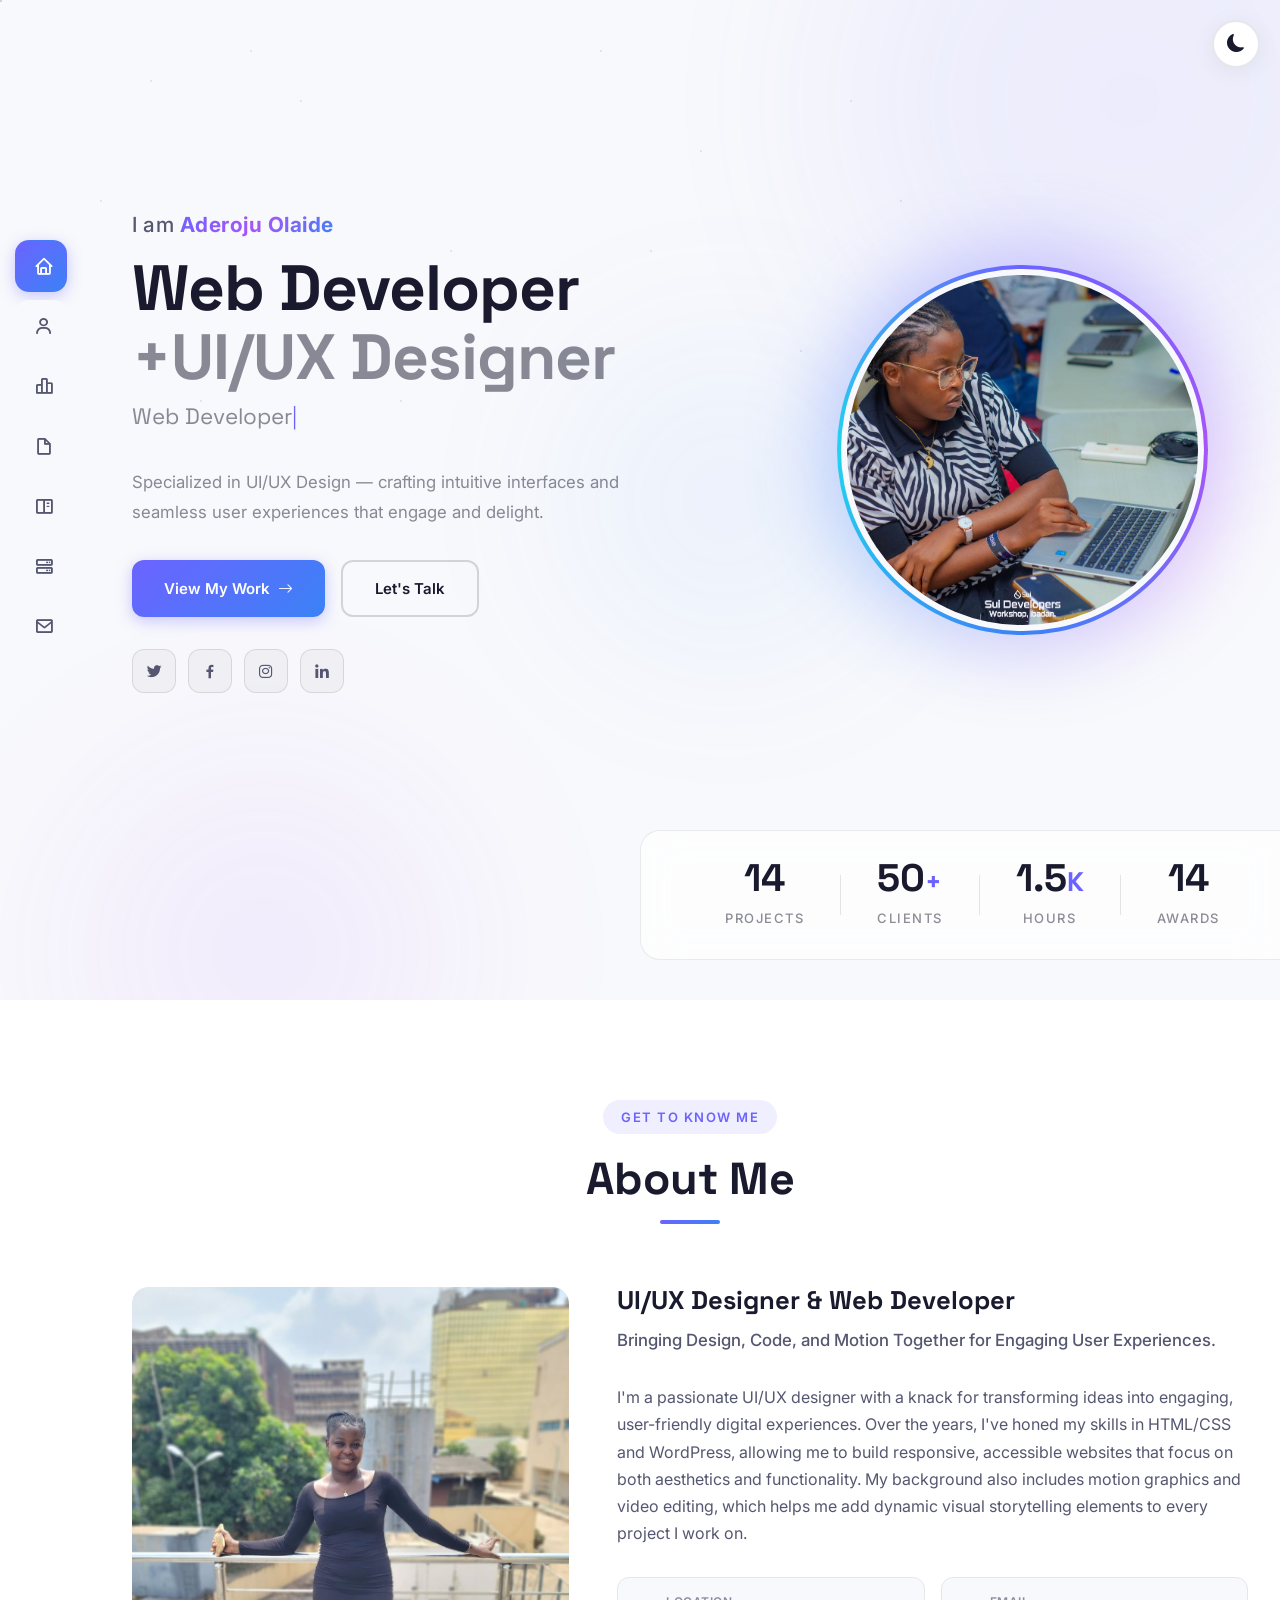
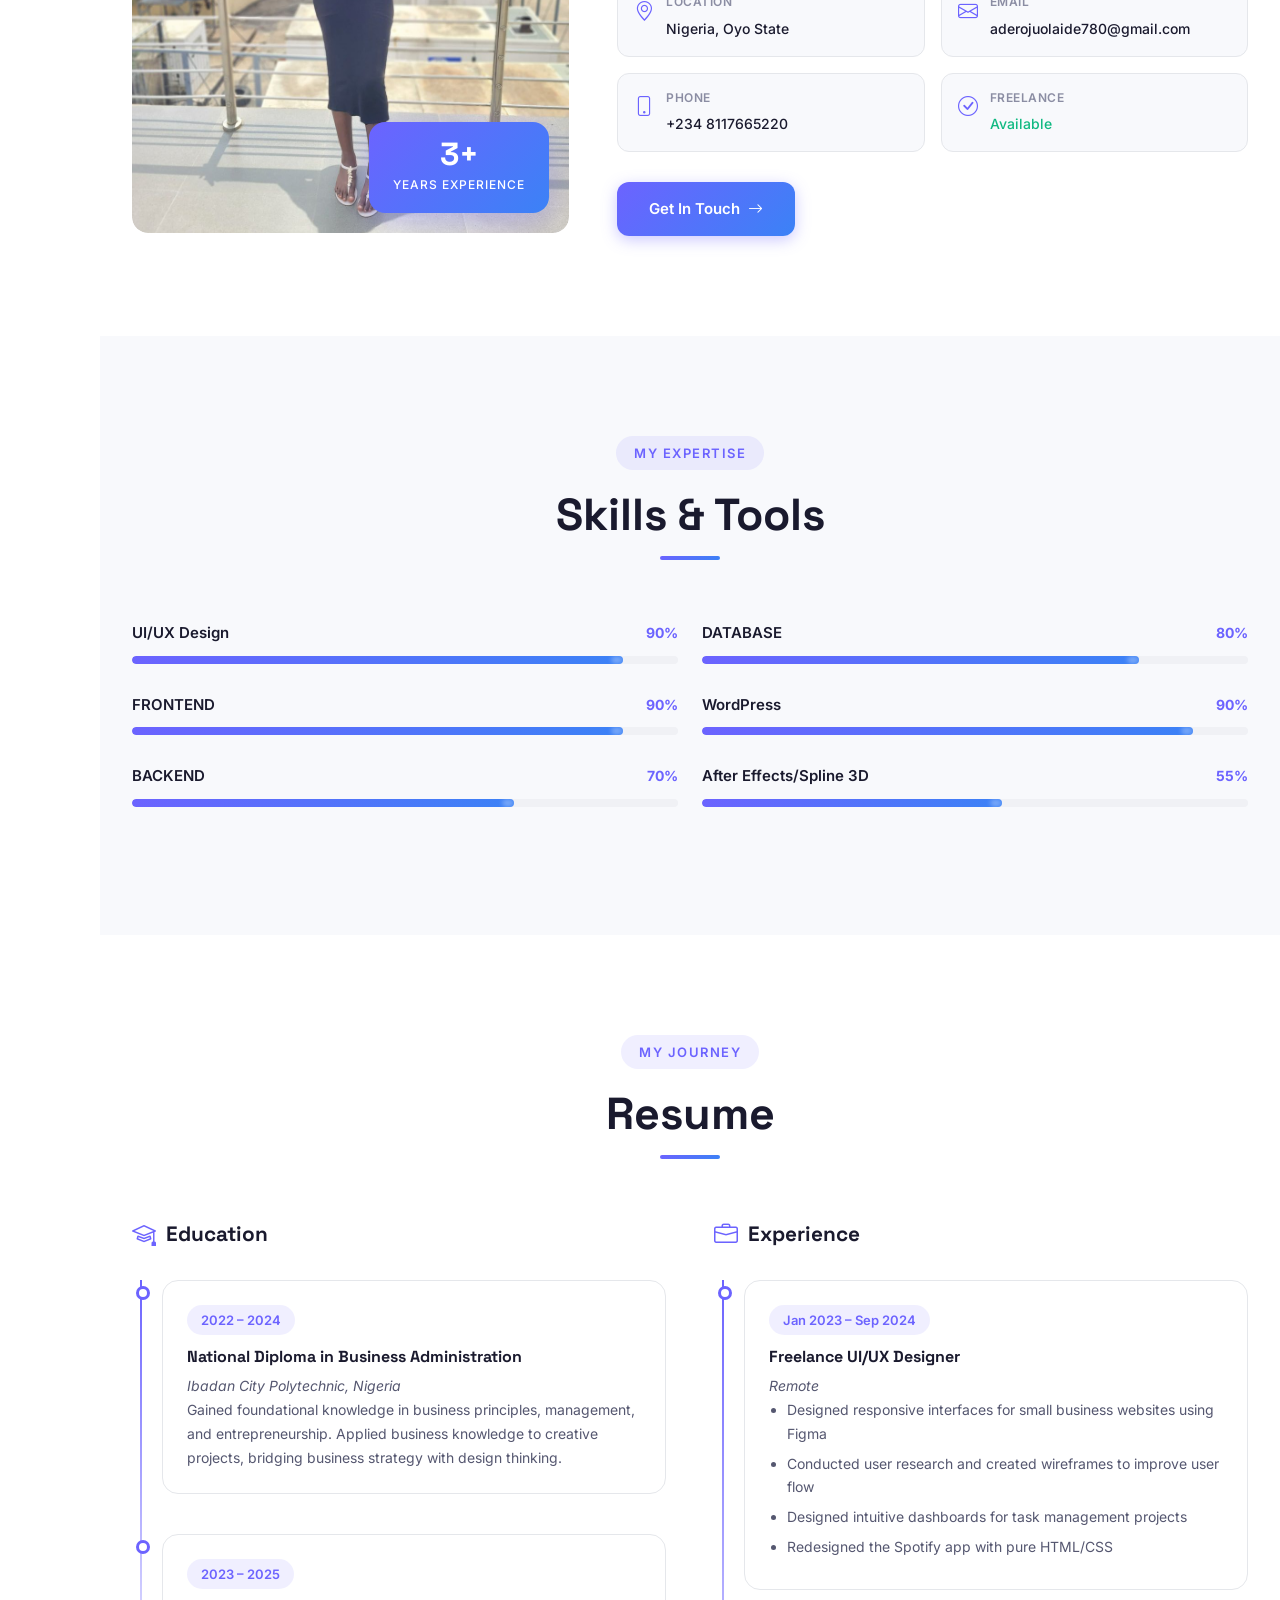
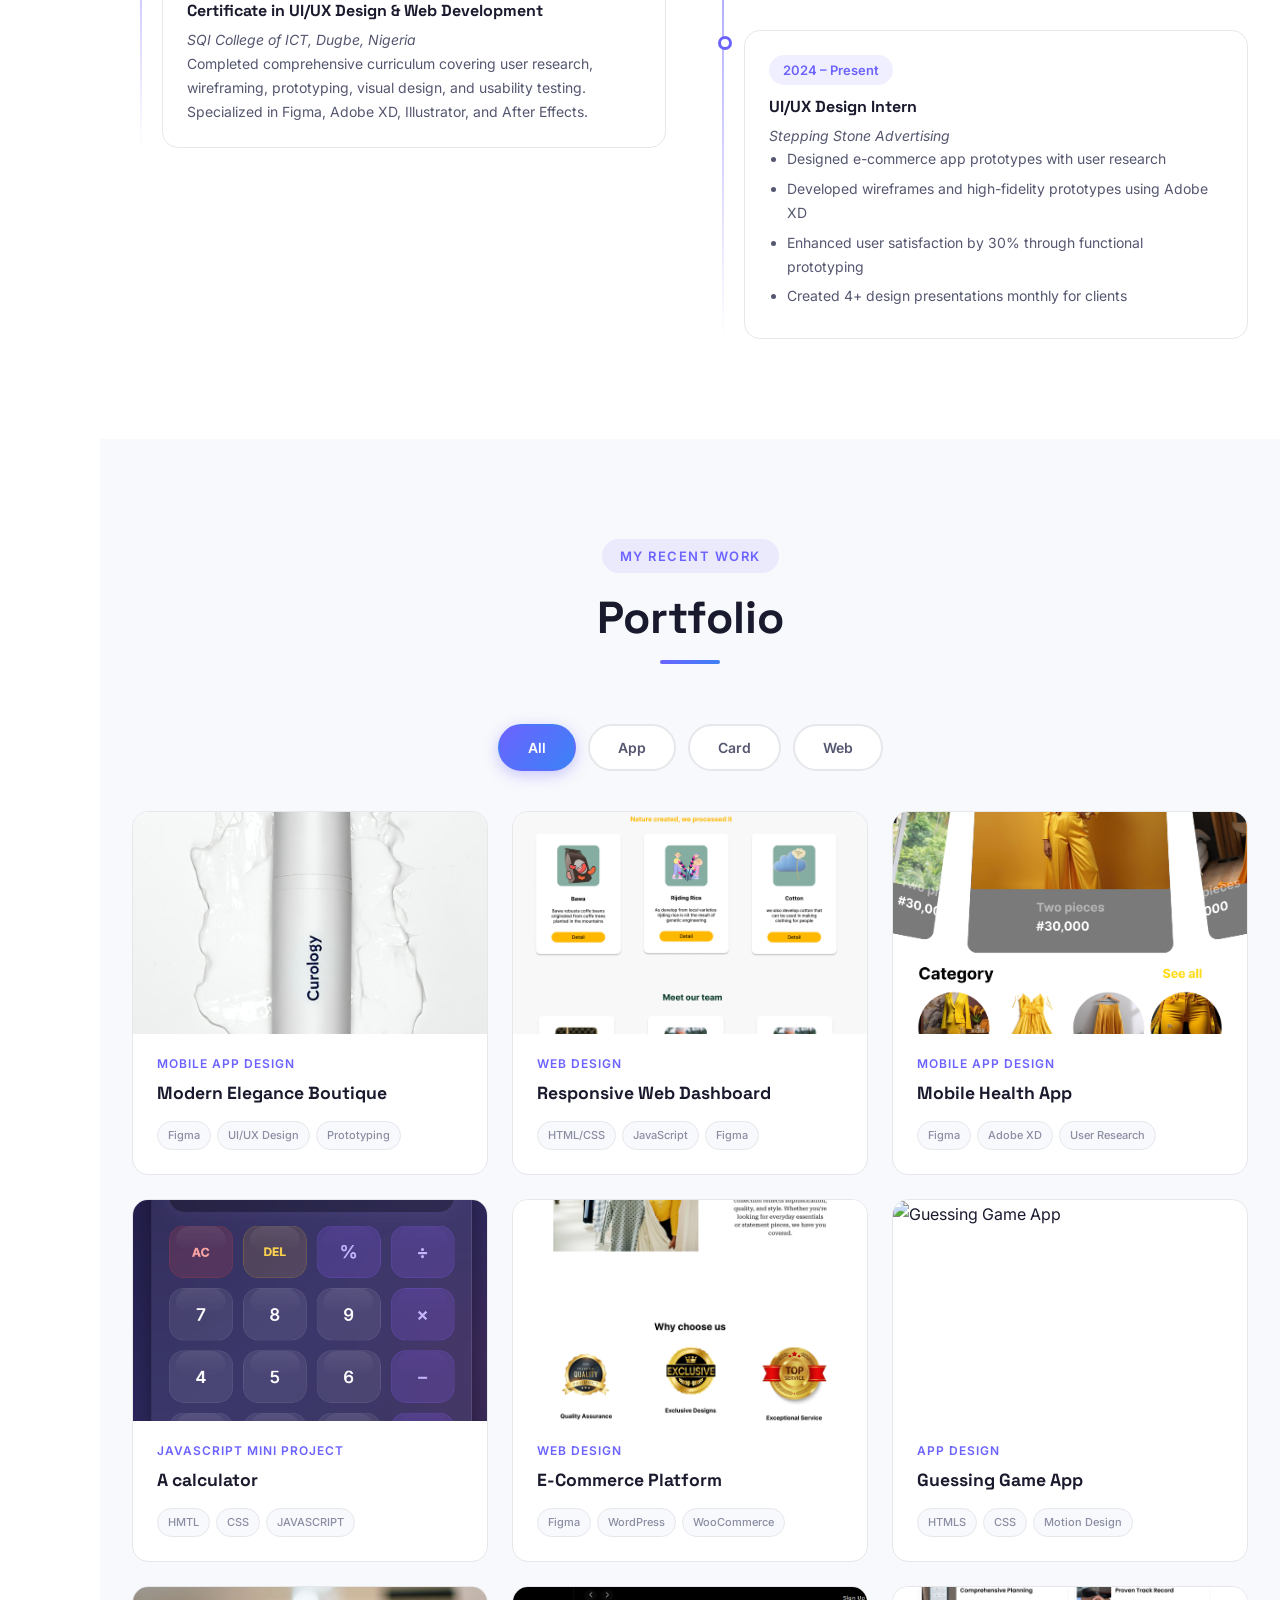
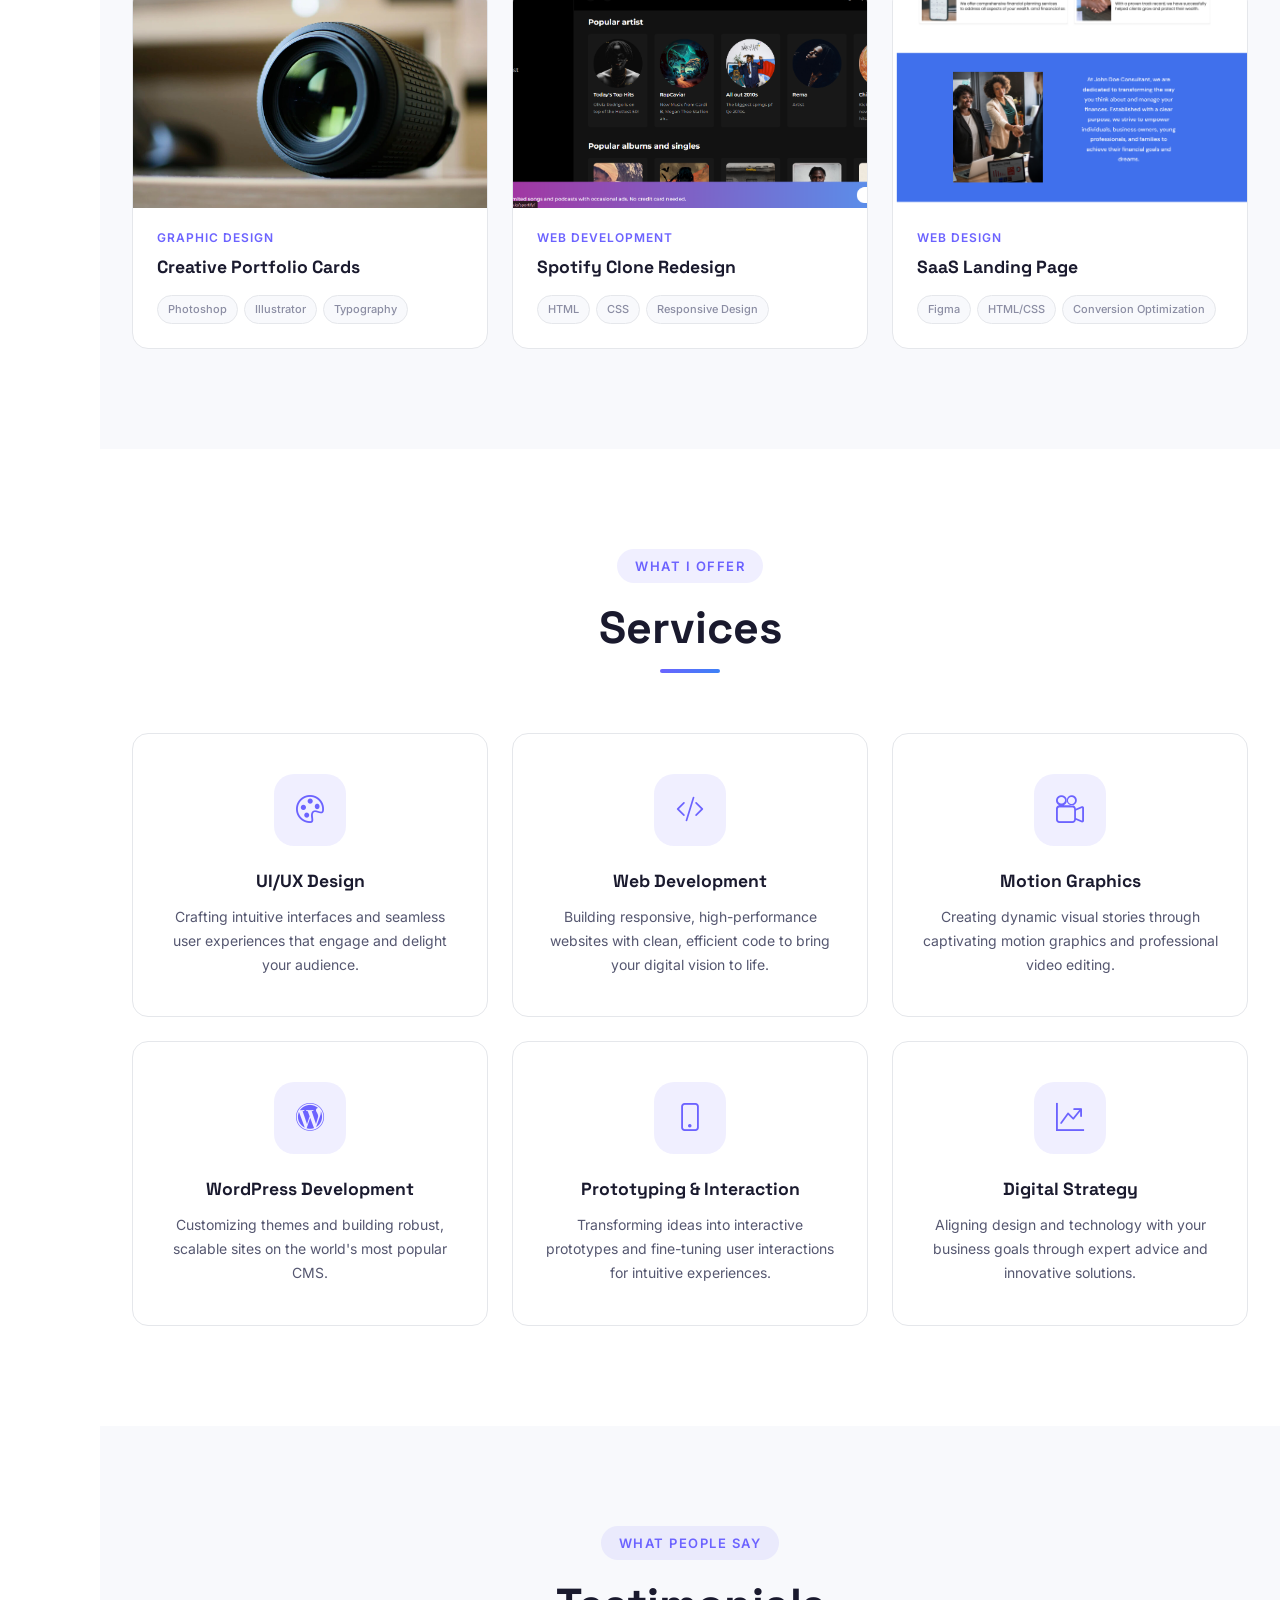
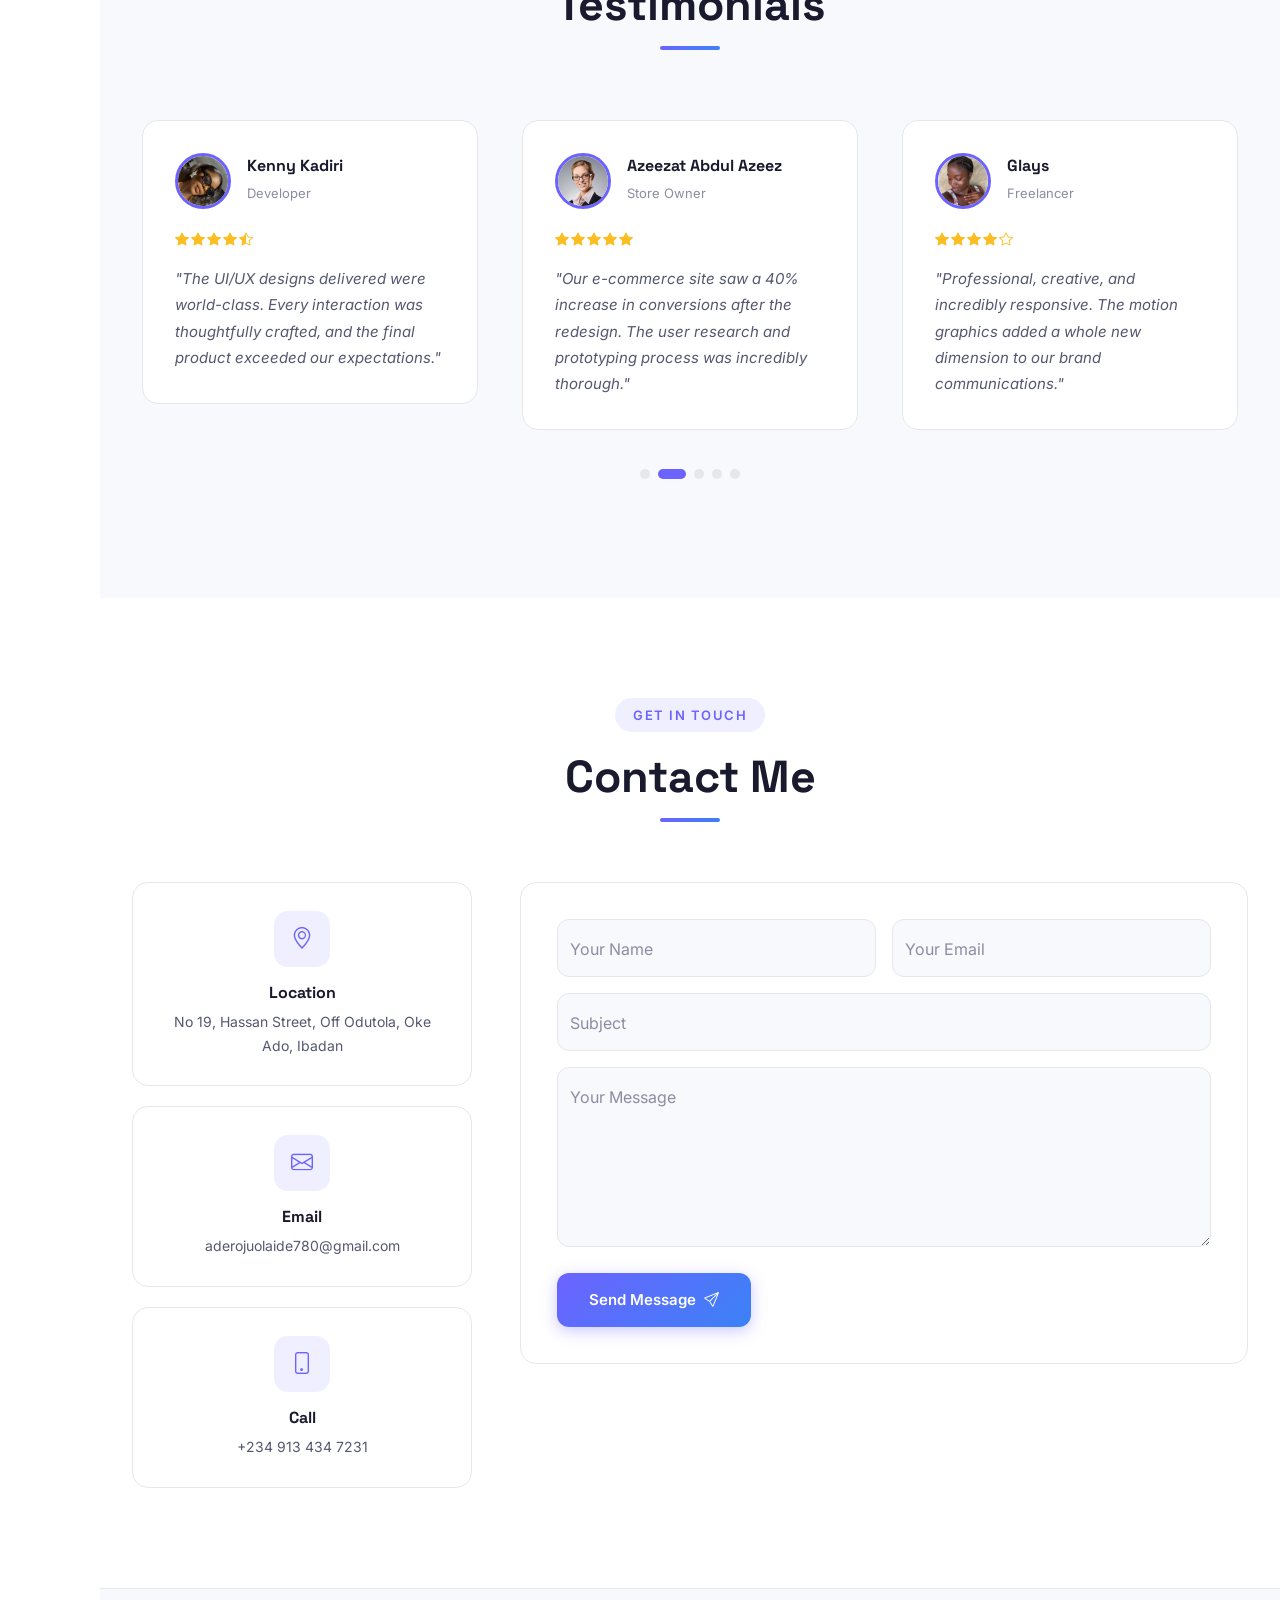
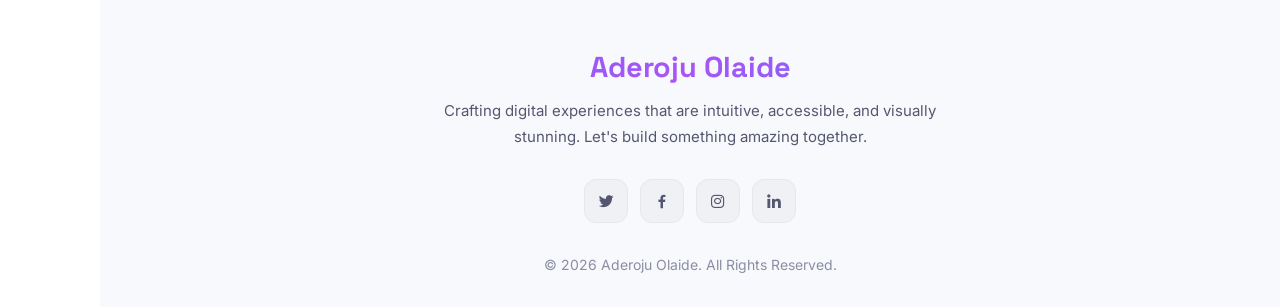
==== commit defba606: "Update portfolio" ====
--- a/index.html
+++ b/index.html
@@ -68,7 +68,7 @@
           <div class="col-lg-7 order-2 order-lg-1" data-aos="fade-right" data-aos-duration="1200">
             <div class="hero-content">
               <span class="hero-greeting">I am <span class="gradient-text">Aderoju Olaide</span></span>
-              <h1 class="hero-title">Web Developer<br><span class="hero-title-accent">+ UI/UX Designer</span></h1>
+              <h1 class="hero-title">Web Developer<br><span class="hero-title-accent">+UI/UX Designer</span></h1>
               <h2 class="hero-subtitle"><span id="job-role"></span><span class="typing-cursor">|</span></h2>
               <p class="hero-description">
                 Specialized in UI/UX Design — crafting intuitive interfaces and seamless user experiences that engage and delight.
--- a/assets/css/style.css
+++ b/assets/css/style.css
@@ -531,7 +531,7 @@
 
 /* Hero Title */
 .hero-title {
-  font-size: clamp(2.5rem, 6vw, 4.5rem);
+  font-size: clamp(2rem, 6vw, 4rem);
   font-weight: 900;
   line-height: 1.08;
   margin-bottom: 10px;
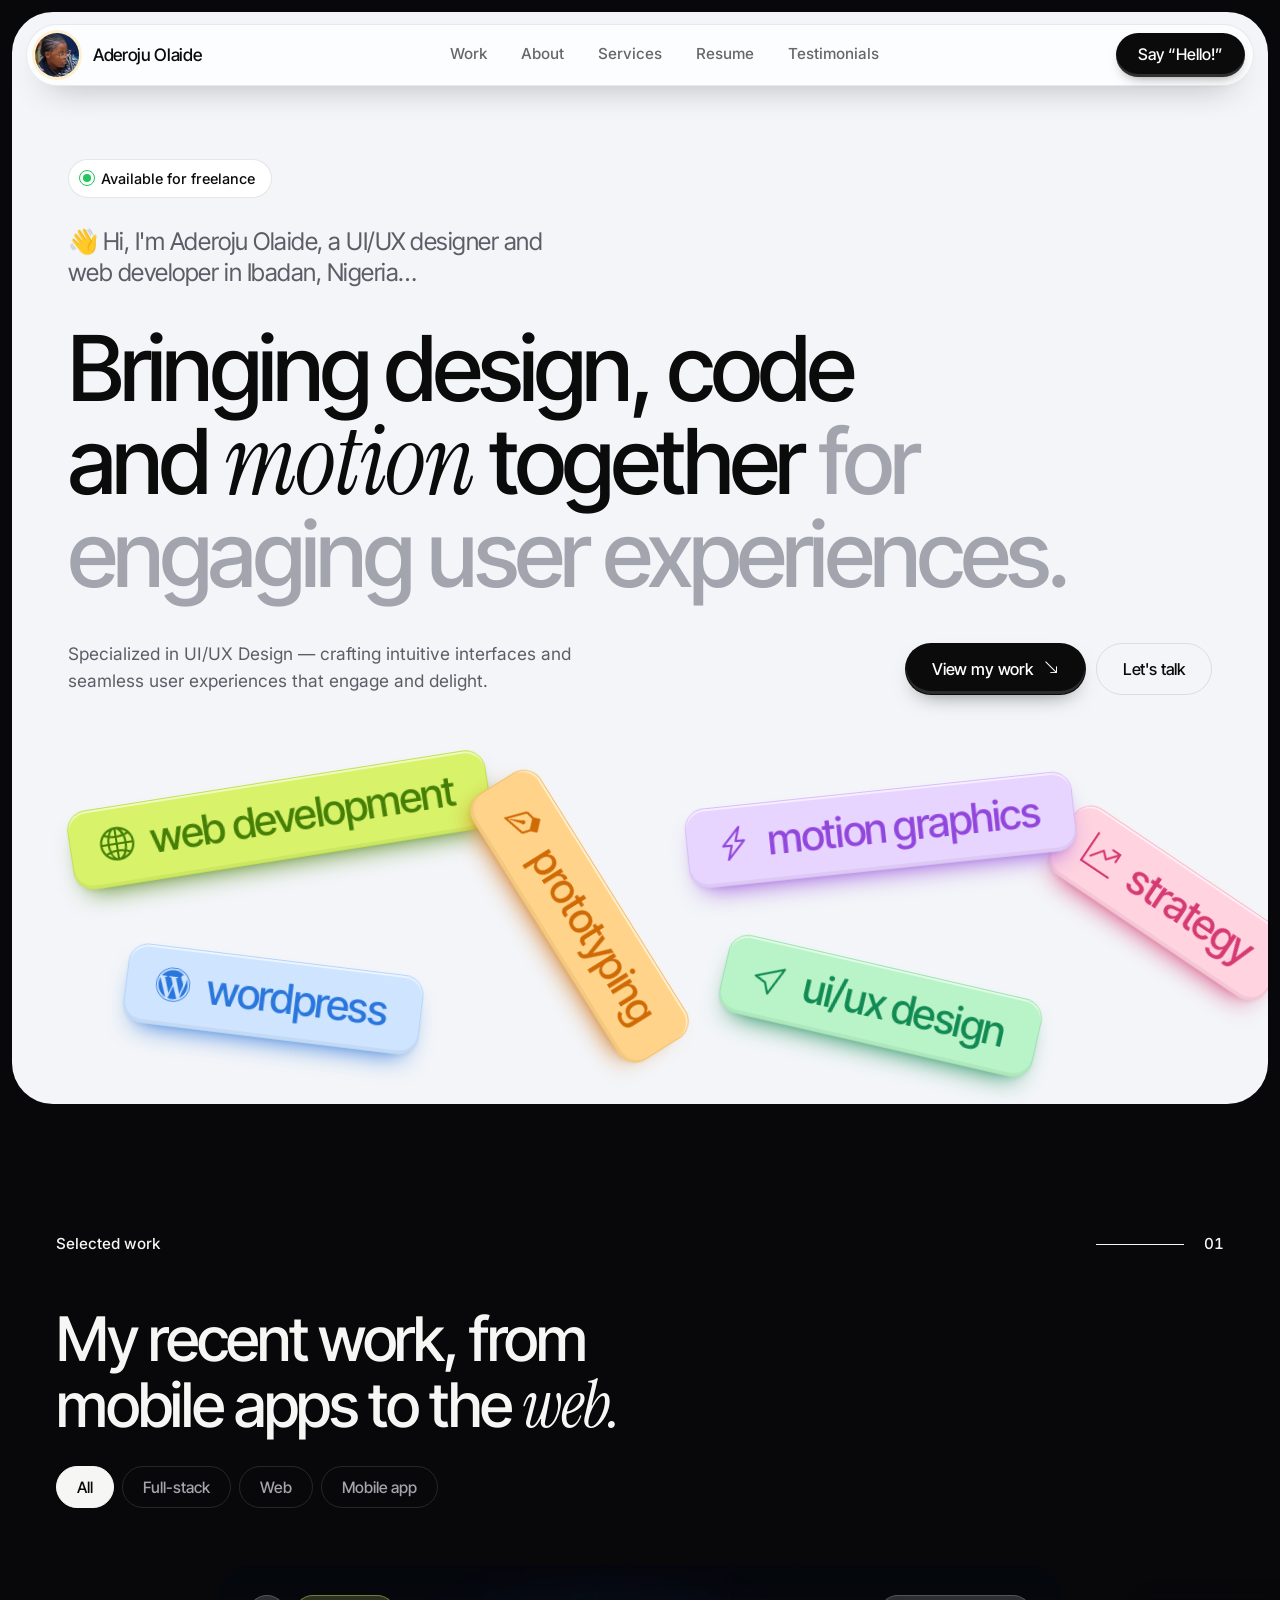
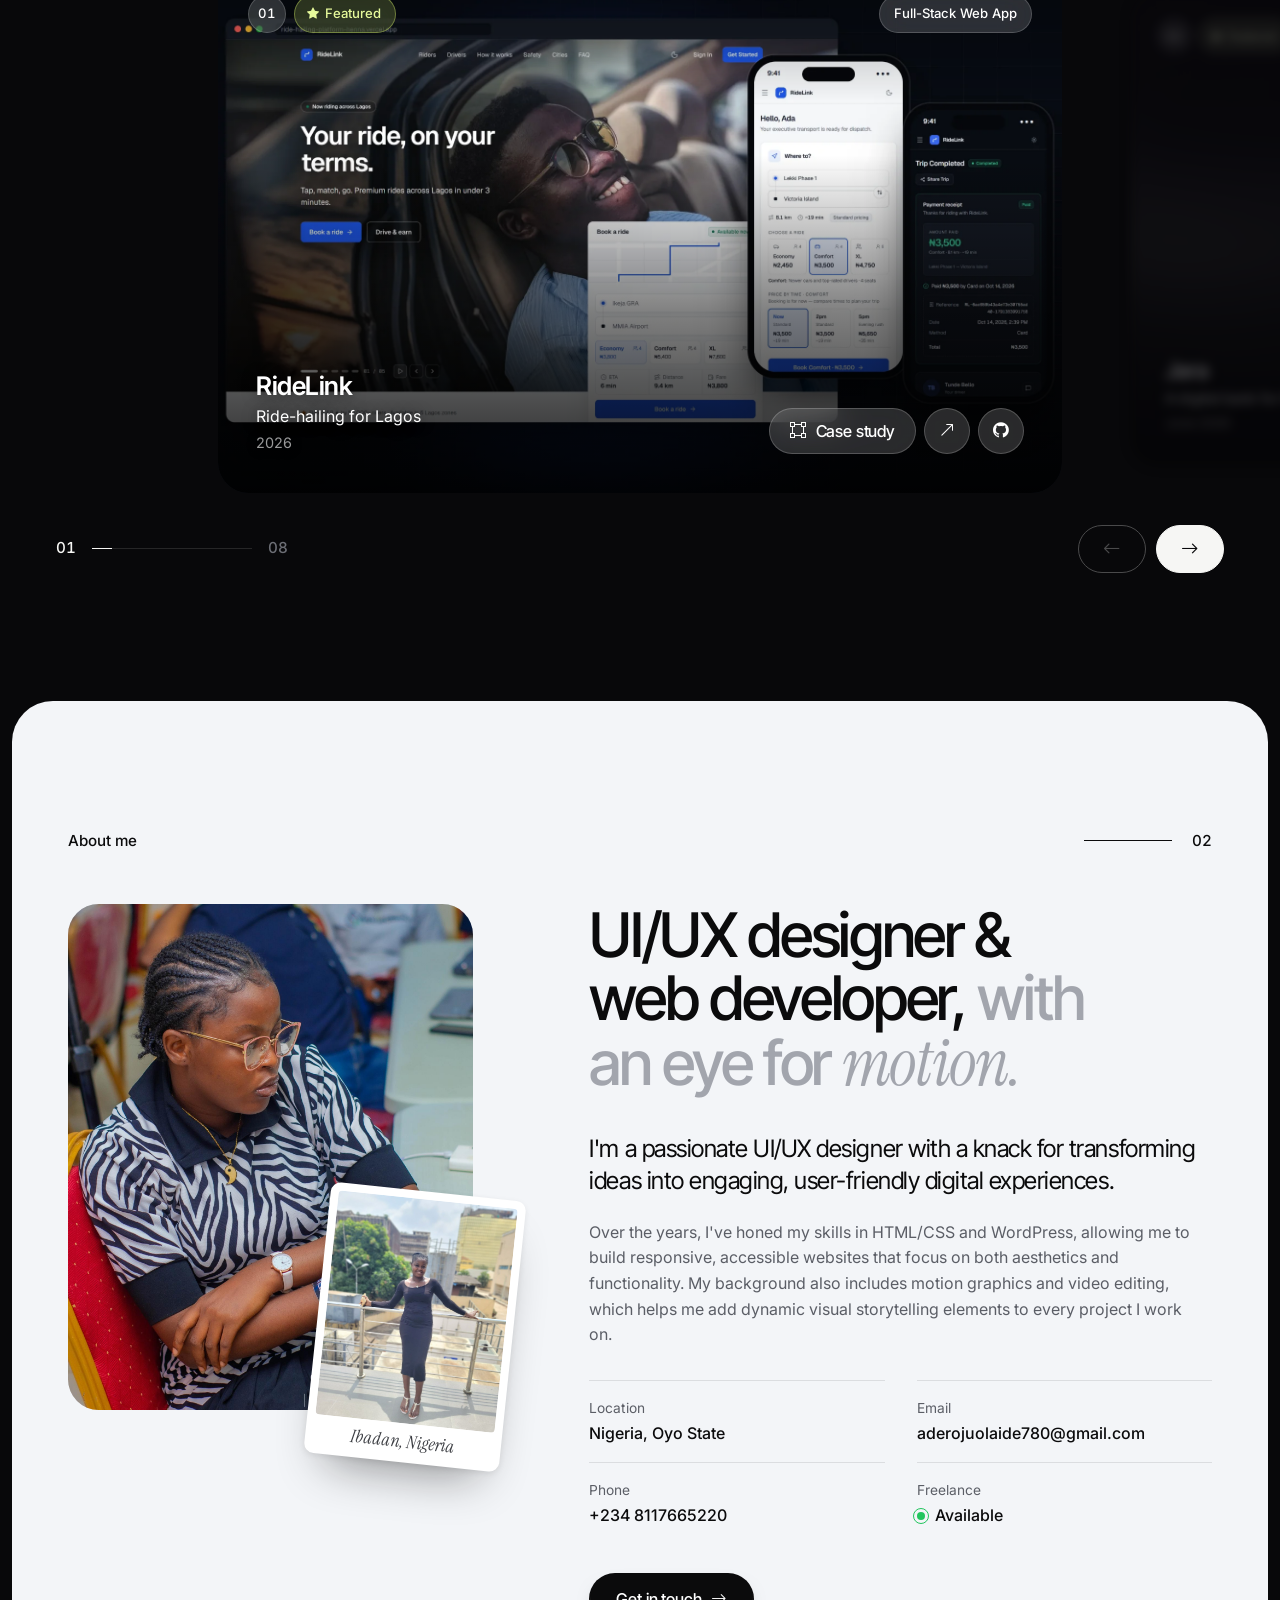
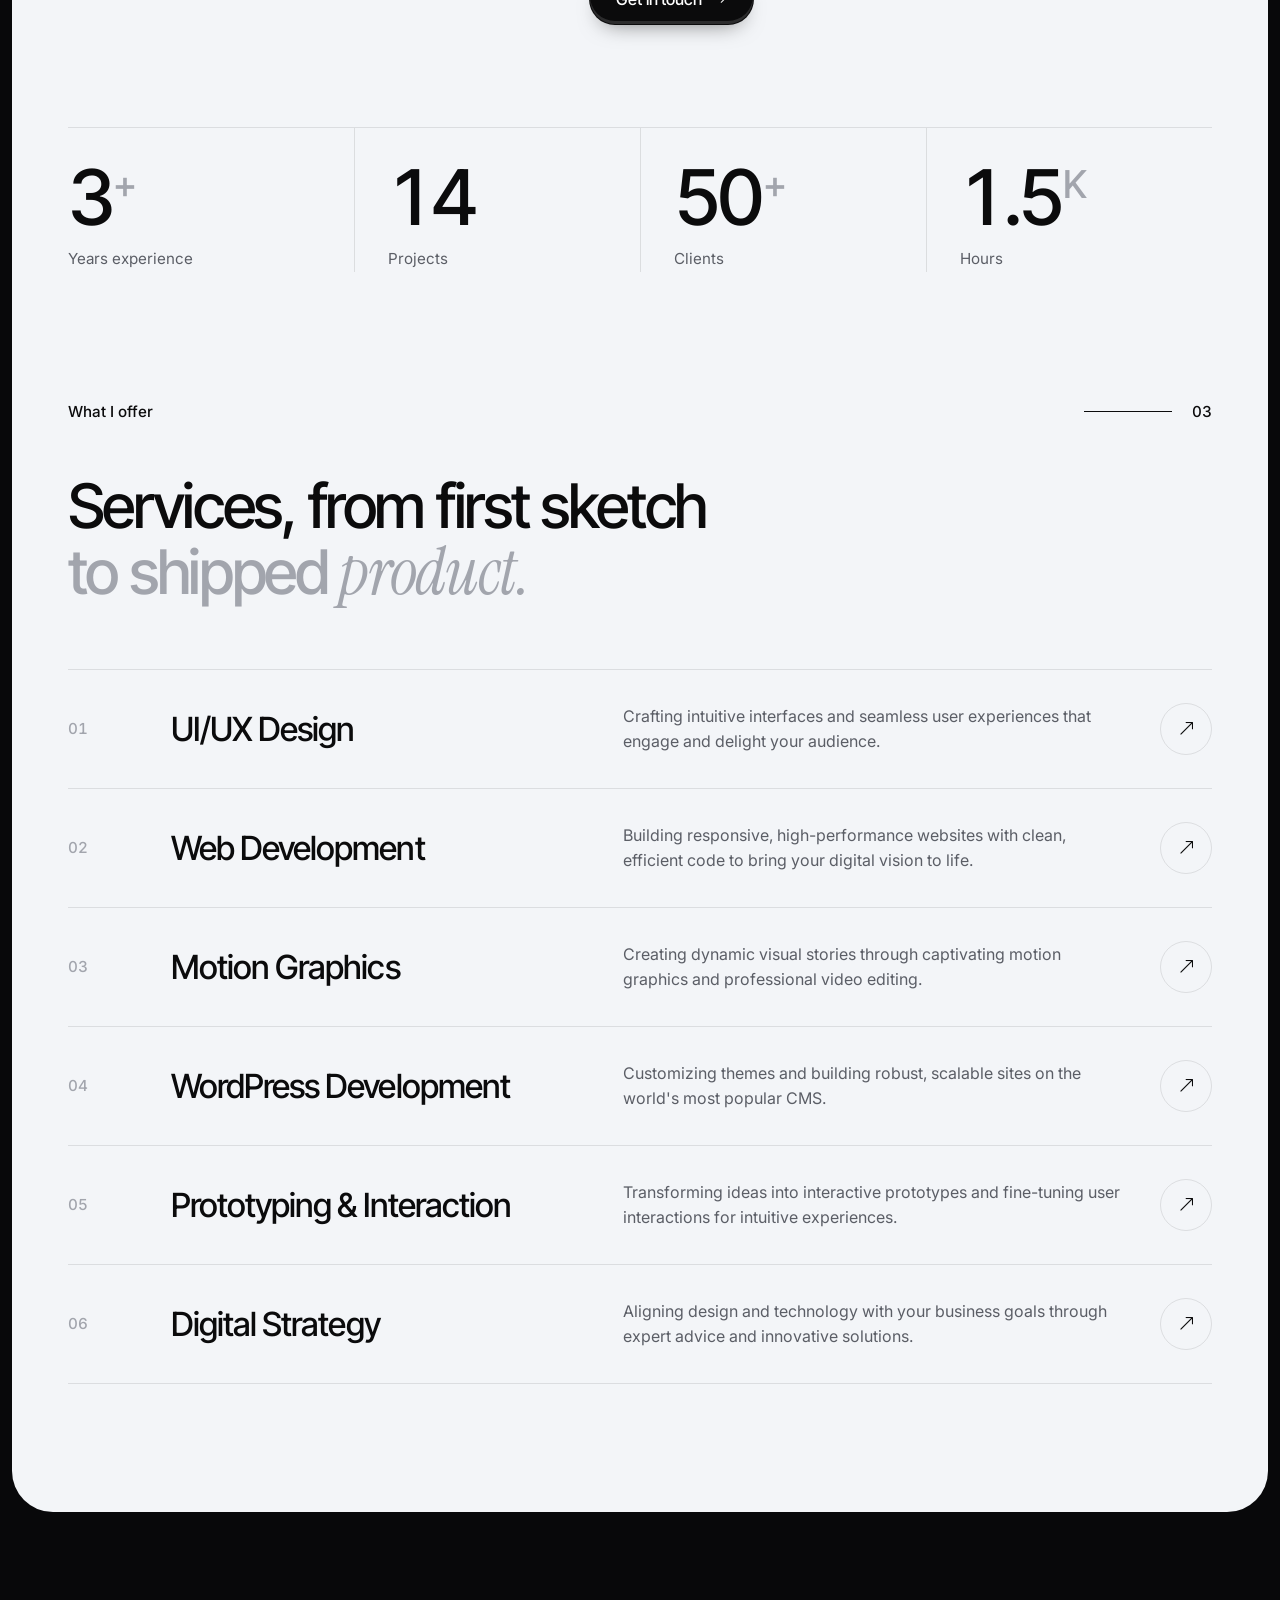
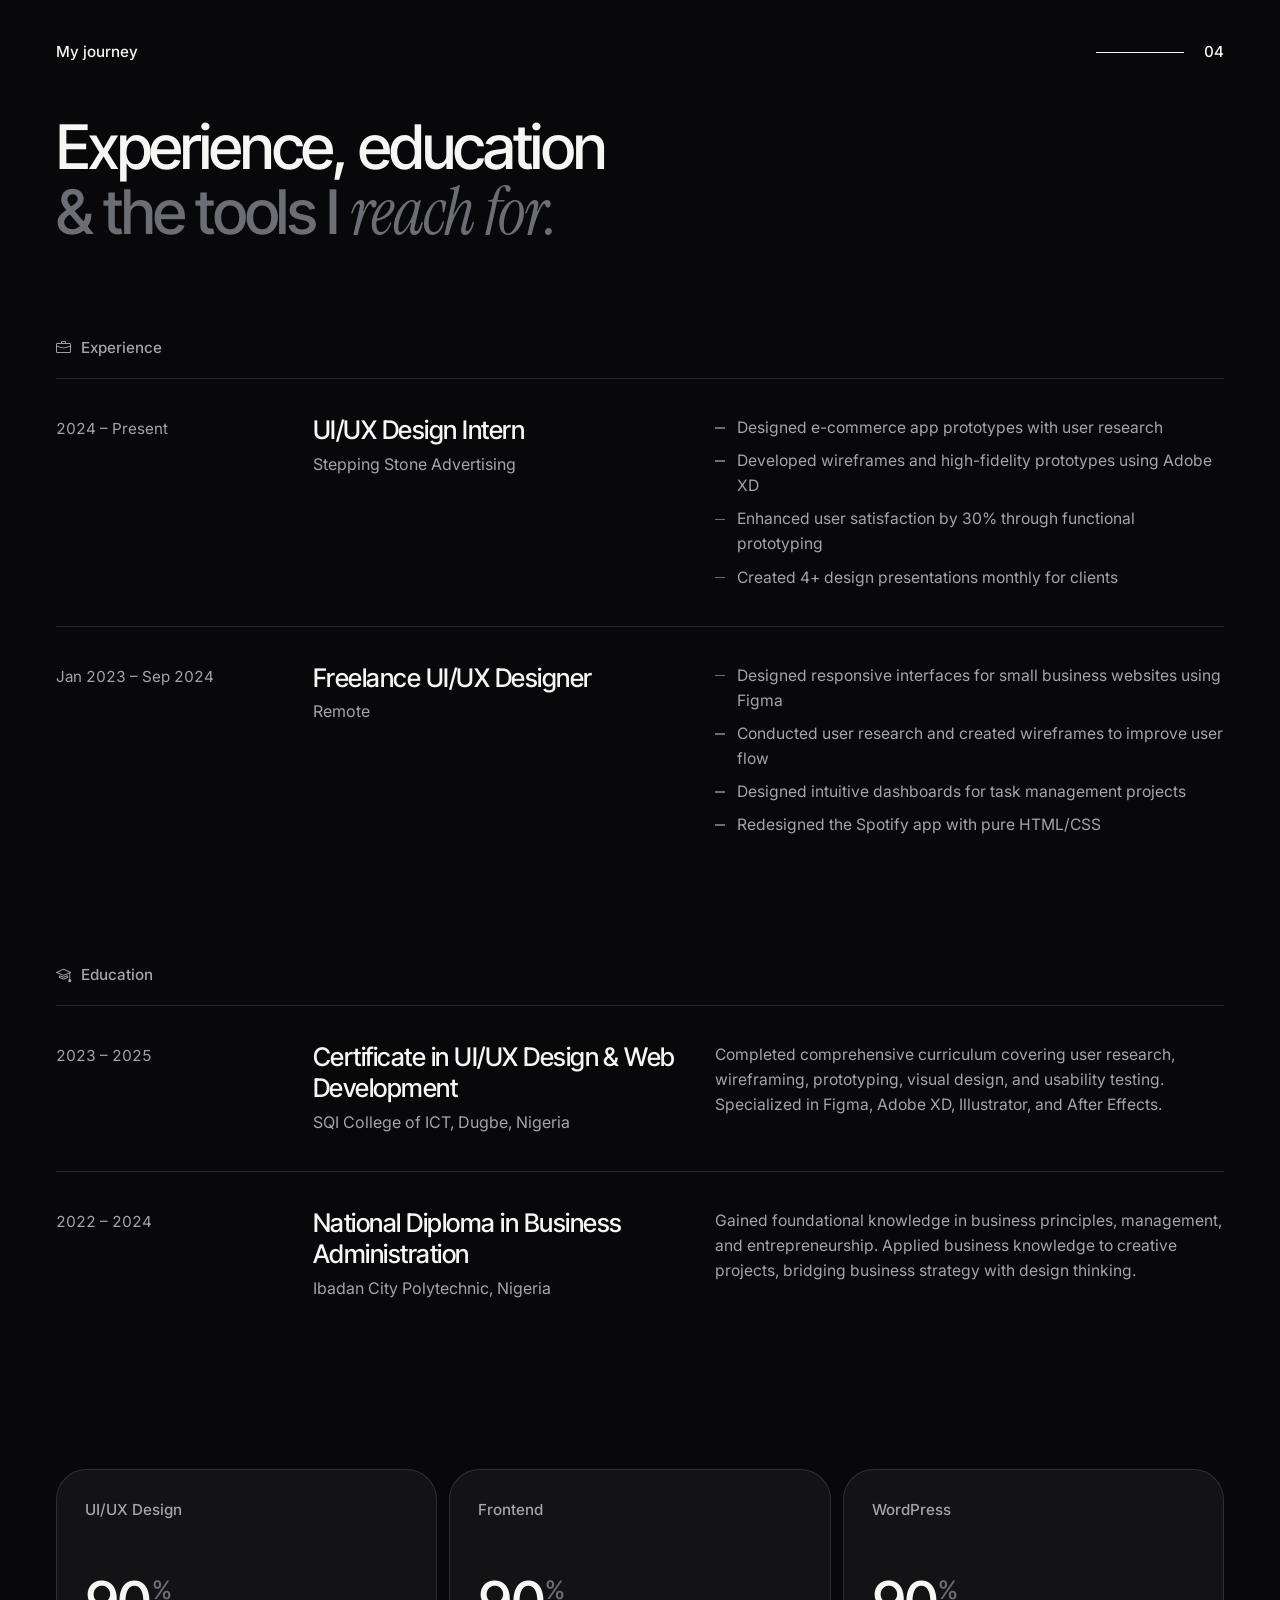
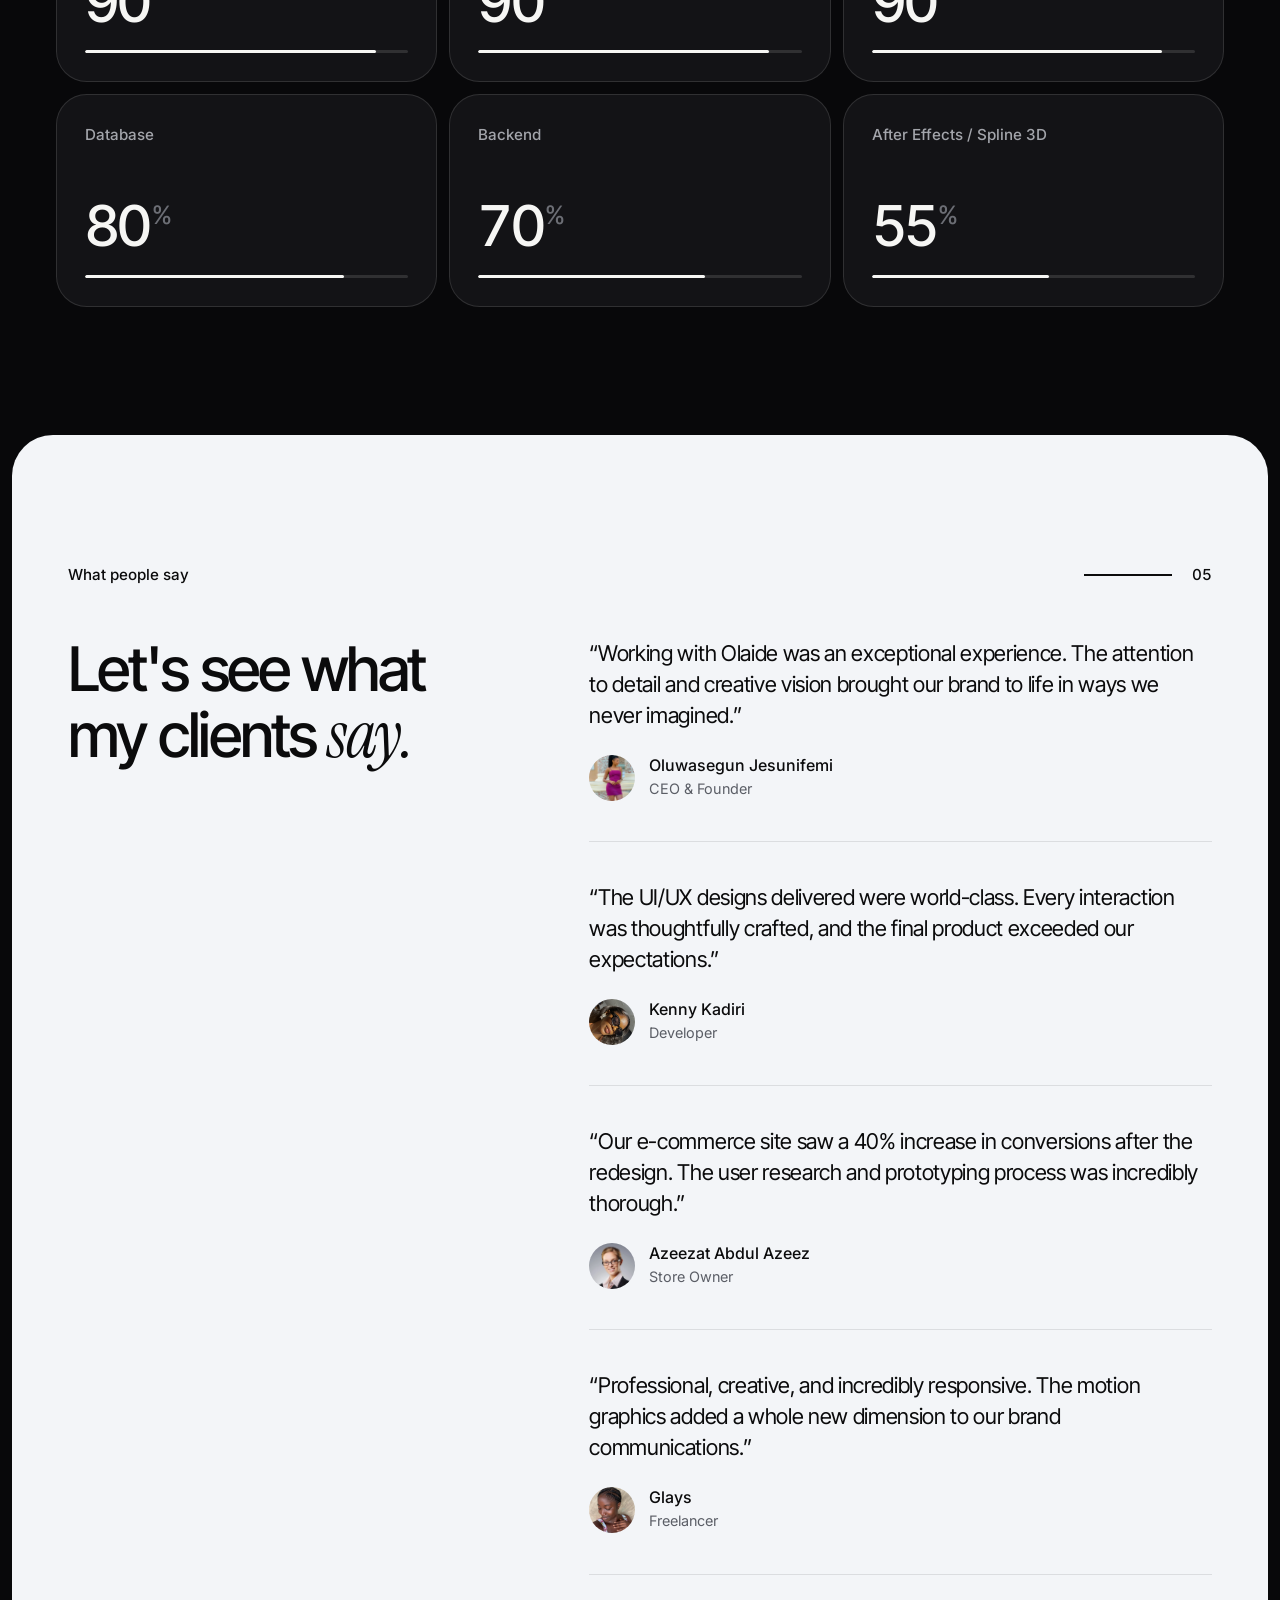
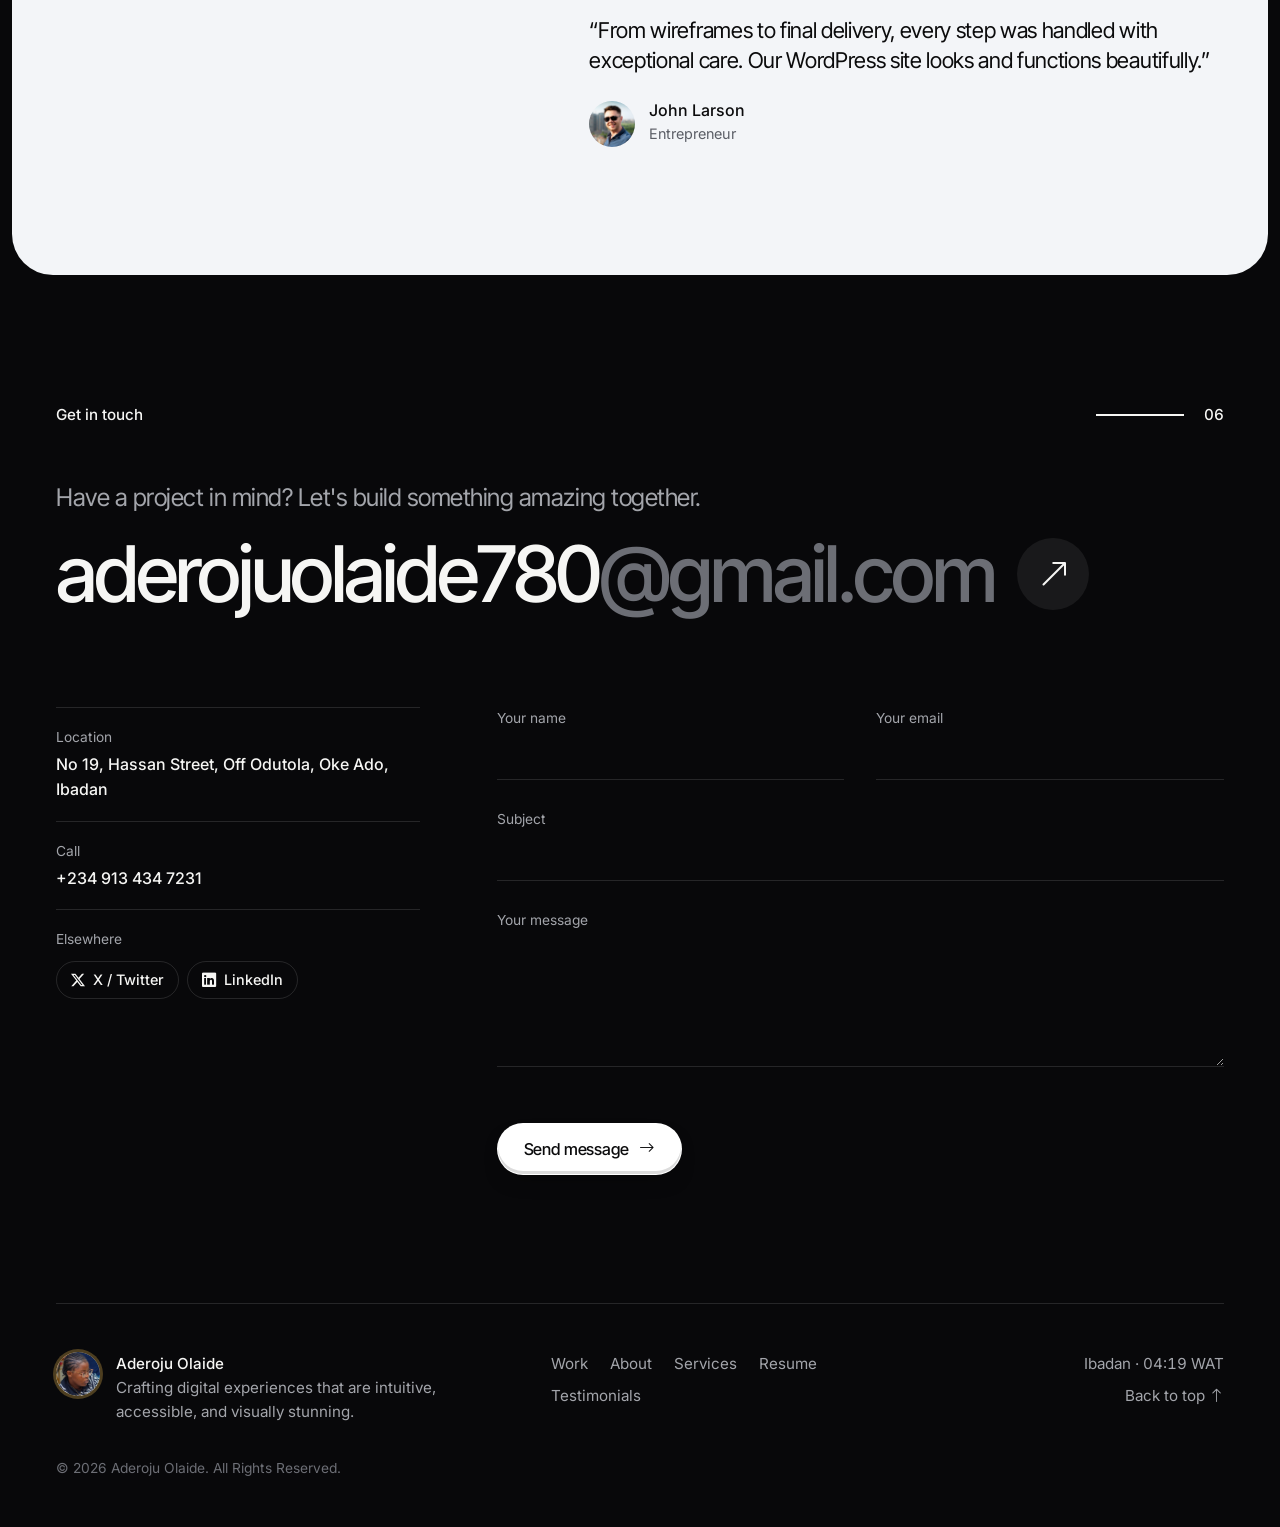
==== commit 4812d685: "Redesign portfolio and add RideLink, Jara and Agbeloba - New light/dark landing page: floating nav, " ====
--- a/index.html
+++ b/index.html
@@ -1,12 +1,13 @@
 <!DOCTYPE html>
-<html lang="en" data-theme="light">
+<html lang="en">
   <head>
     <meta charset="utf-8" />
     <meta content="width=device-width, initial-scale=1.0" name="viewport" />
 
-    <title> Olaide Atechsis— UI/UX Designer & Web Developer</title>
+    <title>Olaide Atechsis — UI/UX Designer &amp; Web Developer</title>
     <meta content="Portfolio of Aderoju Olaide — UI/UX Designer, Web Developer, and Motion Graphics Artist" name="description" />
     <meta content="UI/UX, Designer, Web Developer, Portfolio, Figma, WordPress" name="keywords" />
+    <meta name="theme-color" content="#08080a" />
 
     <!-- Favicons -->
     <link href="assets/img/olaide2222.png" rel="icon" />
@@ -15,581 +16,503 @@
     <!-- Google Fonts -->
     <link rel="preconnect" href="https://fonts.googleapis.com" />
     <link rel="preconnect" href="https://fonts.gstatic.com" crossorigin />
-    <link href="https://fonts.googleapis.com/css2?family=Inter:wght@300;400;500;600;700;800;900&family=Space+Grotesk:wght@300;400;500;600;700&display=swap" rel="stylesheet" />
+    <link href="https://fonts.googleapis.com/css2?family=Instrument+Serif:ital@0;1&family=Inter:wght@400;500;600&family=Inter+Tight:wght@400;500;600&display=swap" rel="stylesheet" />
 
     <!-- Vendor CSS Files -->
-    <link href="assets/vendor/aos/aos.css" rel="stylesheet" />
-    <link href="assets/vendor/bootstrap/css/bootstrap.min.css" rel="stylesheet" />
     <link href="assets/vendor/bootstrap-icons/bootstrap-icons.css" rel="stylesheet" />
-    <link href="assets/vendor/boxicons/css/boxicons.min.css" rel="stylesheet" />
-    <link href="assets/vendor/glightbox/css/glightbox.min.css" rel="stylesheet" />
-    <link href="assets/vendor/swiper/swiper-bundle.min.css" rel="stylesheet" />
-
-    <!-- Template Main CSS File -->
+
+    <!-- Main CSS File -->
     <link href="assets/css/style.css" rel="stylesheet" />
+
+    <!-- Motion is only enabled once JS is known to be running -->
+    <script>
+      document.documentElement.classList.add("js");
+      setTimeout(function () {
+        if (!window.__portfolioReady) document.documentElement.classList.remove("js");
+      }, 4000);
+    </script>
   </head>
 
   <body>
-    <!-- ======= Theme Toggle ======= -->
-    <button class="theme-toggle" id="themeToggle" aria-label="Toggle dark mode">
-      <i class="bi bi-moon-fill"></i>
-      <i class="bi bi-sun-fill"></i>
-    </button>
-
-    <!-- ======= Mobile nav toggle button ======= -->
-    <i class="bi bi-list mobile-nav-toggle d-lg-none"></i>
-
-    <!-- ======= Header / Sidebar Nav ======= -->
-    <header id="header" class="d-flex flex-column justify-content-center">
-      <nav id="navbar" class="navbar nav-menu">
-        <ul>
-          <li><a href="#hero" class="nav-link scrollto active"><i class="bx bx-home"></i> <span>Home</span></a></li>
-          <li><a href="#about" class="nav-link scrollto"><i class="bx bx-user"></i> <span>About</span></a></li>
-          <li><a href="#skills" class="nav-link scrollto"><i class="bx bx-bar-chart-alt-2"></i> <span>Skills</span></a></li>
-          <li><a href="#resume" class="nav-link scrollto"><i class="bx bx-file-blank"></i> <span>Resume</span></a></li>
-          <li><a href="#portfolio" class="nav-link scrollto"><i class="bx bx-book-content"></i> <span>Portfolio</span></a></li>
-          <li><a href="#services" class="nav-link scrollto"><i class="bx bx-server"></i> <span>Services</span></a></li>
-          <li><a href="#contact" class="nav-link scrollto"><i class="bx bx-envelope"></i> <span>Contact</span></a></li>
-        </ul>
-      </nav>
+    <a href="#main" class="skip-link">Skip to content</a>
+
+    <!-- ======= Floating Nav ======= -->
+    <header class="nav" id="nav" data-tone="light">
+      <div class="nav__pill">
+        <a href="#hero" class="nav__brand" aria-label="Aderoju Olaide — back to top">
+          <span class="avatar"><img src="assets/img/olaidee.jpg" alt="" /></span>
+          <span class="nav__name">Aderoju Olaide</span>
+        </a>
+        <nav class="nav__links" aria-label="Primary">
+          <a href="#portfolio">Work</a>
+          <a href="#about">About</a>
+          <a href="#services">Services</a>
+          <a href="#resume">Resume</a>
+          <a href="#testimonials">Testimonials</a>
+        </nav>
+        <a href="#contact" class="nav__cta">Say “Hello!”</a>
+      </div>
     </header>
-    <!-- End Header -->
-
-    <!-- ======= Hero Section ======= -->
-    <section id="hero" class="hero-section">
-      <div class="hero-bg-shapes">
-        <div class="shape shape-1"></div>
-        <div class="shape shape-2"></div>
-        <div class="shape shape-3"></div>
-      </div>
-      <div class="hero-particles"></div>
-      <div class="container">
-        <div class="row align-items-center min-vh-100">
-          <div class="col-lg-7 order-2 order-lg-1" data-aos="fade-right" data-aos-duration="1200">
-            <div class="hero-content">
-              <span class="hero-greeting">I am <span class="gradient-text">Aderoju Olaide</span></span>
-              <h1 class="hero-title">Web Developer<br><span class="hero-title-accent">+UI/UX Designer</span></h1>
-              <h2 class="hero-subtitle"><span id="job-role"></span><span class="typing-cursor">|</span></h2>
-              <p class="hero-description">
-                Specialized in UI/UX Design — crafting intuitive interfaces and seamless user experiences that engage and delight.
-              </p>
-              <div class="hero-cta">
-                <a href="#portfolio" class="btn-primary-custom scrollto">View My Work <i class="bi bi-arrow-right"></i></a>
-                <a href="#contact" class="btn-outline-custom scrollto">Let's Talk</a>
-              </div>
-              <div class="hero-social">
-                <a href="https://x.com/OlaideAder5230" target="_blank" rel="noopener" aria-label="Twitter"><i class="bx bxl-twitter"></i></a>
-                <a href="#" aria-label="Facebook"><i class="bx bxl-facebook"></i></a>
-                <a href="#" aria-label="Instagram"><i class="bx bxl-instagram"></i></a>
-                <a href="https://www.linkedin.com/in/rokibat-aderoju-189524285/" target="_blank" rel="noopener" aria-label="LinkedIn"><i class="bx bxl-linkedin"></i></a>
-              </div>
+
+    <main id="main">
+      <!-- ======= Hero (light) ======= -->
+      <section id="hero" class="hero sheet tone-light">
+        <div class="wrap">
+          <p class="status" data-reveal><span class="status__dot"></span>Available for freelance</p>
+          <p class="hero__intro" data-reveal>
+            <span class="wave" aria-hidden="true">👋</span> Hi, I'm Aderoju Olaide, a UI/UX designer and web developer in Ibadan, Nigeria…
+          </p>
+          <h1 class="display" data-split>
+            Bringing design, code and <em class="serif">motion</em> together
+            <span class="dim">for engaging user experiences.</span>
+          </h1>
+
+          <div class="hero__foot">
+            <p class="hero__lede" data-reveal>
+              Specialized in UI/UX Design — crafting intuitive interfaces and seamless user experiences that engage and delight.
+            </p>
+            <div class="hero__actions" data-reveal>
+              <a href="#portfolio" class="btn btn--solid">View my work <i class="bi bi-arrow-down-right"></i></a>
+              <a href="#contact" class="btn btn--ghost">Let's talk</a>
             </div>
           </div>
-          <div class="col-lg-5 order-1 order-lg-2" data-aos="fade-left" data-aos-duration="1200" data-aos-delay="200">
-            <div class="hero-image">
-              <div class="hero-avatar-wrapper">
-                <div class="hero-avatar-glow"></div>
-                <div class="hero-avatar-ring"></div>
-                <img src="assets/img/olaidee.jpg" alt="Aderoju Olaide" class="hero-avatar-img" />
-              </div>
-            </div>
-          </div>
-        </div>
-        <!-- Hero Stats Row -->
-        <div class="hero-stats-row" data-aos="fade-up" data-aos-delay="400">
-          <div class="hero-stat-item">
-            <span class="hero-stat-number purecounter" data-purecounter-start="0" data-purecounter-end="14" data-purecounter-duration="1.5">0</span>
-            <span class="hero-stat-label">Projects</span>
-          </div>
-          <div class="hero-stat-divider"></div>
-          <div class="hero-stat-item">
-            <span class="hero-stat-number">50<span class="hero-stat-plus">+</span></span>
-            <span class="hero-stat-label">Clients</span>
-          </div>
-          <div class="hero-stat-divider"></div>
-          <div class="hero-stat-item">
-            <span class="hero-stat-number">1.5<span class="hero-stat-plus">K</span></span>
-            <span class="hero-stat-label">Hours</span>
-          </div>
-          <div class="hero-stat-divider"></div>
-          <div class="hero-stat-item">
-            <span class="hero-stat-number purecounter" data-purecounter-start="0" data-purecounter-end="14" data-purecounter-duration="1.5">0</span>
-            <span class="hero-stat-label">Awards</span>
-          </div>
-        </div>
-      </div>
-    </section>
-    <!-- End Hero -->
-
-    <main id="main">
-      <!-- ======= About Section ======= -->
-      <section id="about" class="about section-padding">
-        <div class="container">
-          <div class="section-header" data-aos="fade-up">
-            <span class="section-subtitle">Get to know me</span>
-            <h2 class="section-title">About Me</h2>
-            <div class="title-decoration"></div>
-          </div>
-
-          <div class="row align-items-center g-5">
-            <div class="col-lg-5" data-aos="fade-right" data-aos-delay="100">
-              <div class="about-image">
-                <img src="assets/img/eyin.jpg" class="img-fluid" alt="Aderoju Olaide" />
-                <div class="about-image-badge">
-                  <span class="number">3+</span>
-                  <span class="text">Years Experience</span>
-                </div>
-              </div>
-            </div>
-            <div class="col-lg-7" data-aos="fade-left" data-aos-delay="200">
-              <div class="about-content">
-                <h3>UI/UX Designer &amp; Web Developer</h3>
-                <p class="about-lead">Bringing Design, Code, and Motion Together for Engaging User Experiences.</p>
-                <p>
-                  I'm a passionate UI/UX designer with a knack for transforming ideas into engaging, user-friendly digital experiences. Over the years, I've honed my skills in HTML/CSS and WordPress, allowing me to build responsive, accessible websites that focus on both aesthetics and functionality. My background also includes motion graphics and video editing, which helps me add dynamic visual storytelling elements to every project I work on.
-                </p>
-                <div class="about-info-grid">
-                  <div class="about-info-item">
-                    <i class="bi bi-geo-alt"></i>
-                    <div><strong>Location</strong><span>Nigeria, Oyo State</span></div>
-                  </div>
-                  <div class="about-info-item">
-                    <i class="bi bi-envelope"></i>
-                    <div><strong>Email</strong><span>aderojuolaide780@gmail.com</span></div>
-                  </div>
-                  <div class="about-info-item">
-                    <i class="bi bi-phone"></i>
-                    <div><strong>Phone</strong><span>+234 8117665220</span></div>
-                  </div>
-                  <div class="about-info-item">
-                    <i class="bi bi-check-circle"></i>
-                    <div><strong>Freelance</strong><span class="status-available">Available</span></div>
-                  </div>
-                </div>
-                <a href="#contact" class="btn-primary-custom scrollto">Get In Touch <i class="bi bi-arrow-right"></i></a>
-              </div>
-            </div>
-          </div>
+
+          <ul class="stickers" aria-label="What I do" data-observe>
+            <li class="sticker sticker--lime"><i class="bi bi-globe2"></i>web development</li>
+            <li class="sticker sticker--sky"><i class="bi bi-wordpress"></i>wordpress</li>
+            <li class="sticker sticker--orange"><i class="bi bi-vector-pen"></i>prototyping</li>
+            <li class="sticker sticker--lilac"><i class="bi bi-lightning-charge"></i>motion graphics</li>
+            <li class="sticker sticker--mint"><i class="bi bi-cursor"></i>ui/ux design</li>
+            <li class="sticker sticker--rose"><i class="bi bi-graph-up-arrow"></i>strategy</li>
+          </ul>
         </div>
       </section>
-      <!-- End About Section -->
-
-      <!-- Stats integrated into Hero section above -->
-
-      <!-- ======= Skills Section ======= -->
-      <section id="skills" class="skills section-padding section-bg">
-        <div class="container">
-          <div class="section-header" data-aos="fade-up">
-            <span class="section-subtitle">My expertise</span>
-            <h2 class="section-title">Skills &amp; Tools</h2>
-            <div class="title-decoration"></div>
-          </div>
-          <div class="row skills-content g-4">
-            <div class="col-lg-6" data-aos="fade-right" data-aos-delay="100">
-              <div class="skill-item">
-                <div class="skill-header">
-                  <span class="skill-name">UI/UX Design</span>
-                  <span class="skill-percentage">90%</span>
-                </div>
-                <div class="progress-bar-wrap">
-                  <div class="progress-bar" role="progressbar" aria-valuenow="90" aria-valuemin="0" aria-valuemax="100"></div>
-                </div>
-              </div>
-              <div class="skill-item">
-                <div class="skill-header">
-                  <span class="skill-name">FRONTEND</span>
-                  <span class="skill-percentage">90%</span>
-                </div>
-                <div class="progress-bar-wrap">
-                  <div class="progress-bar" role="progressbar" aria-valuenow="90" aria-valuemin="0" aria-valuemax="100"></div>
-                </div>
-              </div>
-              <div class="skill-item">
-                <div class="skill-header">
-                  <span class="skill-name">BACKEND</span>
-                  <span class="skill-percentage">70%</span>
-                </div>
-                <div class="progress-bar-wrap">
-                  <div class="progress-bar" role="progressbar" aria-valuenow="70" aria-valuemin="0" aria-valuemax="100"></div>
-                </div>
-              </div>
+      <!-- End Hero -->
+
+      <!-- ======= Portfolio (dark) ======= -->
+      <section id="portfolio" class="work band tone-dark pad">
+        <div class="wrap">
+          <header class="sec-head" data-reveal>
+            <span class="sec-head__label">Selected work</span>
+            <span class="sec-head__rule"></span>
+            <span class="sec-head__num">01</span>
+          </header>
+          <div class="work__intro">
+            <h2 class="h2" data-split>My recent work, from mobile apps to the <em class="serif">web.</em></h2>
+            <div class="chips" role="group" aria-label="Filter projects" data-reveal>
+              <button class="chip" type="button" data-filter="*" aria-pressed="true">All</button>
+              <button class="chip" type="button" data-filter="fullstack" aria-pressed="false">Full-stack</button>
+              <button class="chip" type="button" data-filter="web" aria-pressed="false">Web</button>
+              <button class="chip" type="button" data-filter="app" aria-pressed="false">Mobile app</button>
             </div>
-            <div class="col-lg-6" data-aos="fade-left" data-aos-delay="200">
-              <div class="skill-item">
-                <div class="skill-header">
-                  <span class="skill-name">DATABASE</span>
-                  <span class="skill-percentage">80%</span>
-                </div>
-                <div class="progress-bar-wrap">
-                  <div class="progress-bar" role="progressbar" aria-valuenow="80" aria-valuemin="0" aria-valuemax="100"></div>
-                </div>
-              </div>
-              <div class="skill-item">
-                <div class="skill-header">
-                  <span class="skill-name">WordPress</span>
-                  <span class="skill-percentage">90%</span>
-                </div>
-                <div class="progress-bar-wrap">
-                  <div class="progress-bar" role="progressbar" aria-valuenow="90" aria-valuemin="0" aria-valuemax="100"></div>
-                </div>
-              </div>
-              <div class="skill-item">
-                <div class="skill-header">
-                  <span class="skill-name">After Effects/Spline 3D</span>
-                  <span class="skill-percentage">55%</span>
-                </div>
-                <div class="progress-bar-wrap">
-                  <div class="progress-bar" role="progressbar" aria-valuenow="55" aria-valuemin="0" aria-valuemax="100"></div>
-                </div>
-              </div>
-            </div>
+          </div>
+        </div>
+
+        <!-- Cards rendered by main.js from projects.js data -->
+        <div class="work-track" id="workTrack" tabindex="0" role="region" aria-label="Projects — use the arrow keys to browse"></div>
+
+        <div class="wrap work__controls">
+          <div class="work__count" aria-live="polite">
+            <span id="workCurrent">01</span>
+            <span class="work__progress"><i id="workBar"></i></span>
+            <span id="workTotal">09</span>
+          </div>
+          <div class="work__arrows">
+            <button class="arrow-pill" id="workPrev" type="button" aria-label="Previous project"><i class="bi bi-arrow-left"></i></button>
+            <button class="arrow-pill arrow-pill--solid" id="workNext" type="button" aria-label="Next project"><i class="bi bi-arrow-right"></i></button>
           </div>
         </div>
       </section>
-      <!-- End Skills Section -->
-
-      <!-- ======= Resume Section ======= -->
-      <section id="resume" class="resume section-padding">
-        <div class="container">
-          <div class="section-header" data-aos="fade-up">
-            <span class="section-subtitle">My journey</span>
-            <h2 class="section-title">Resume</h2>
-            <div class="title-decoration"></div>
-          </div>
-
-          <div class="row g-5">
-            <div class="col-lg-6" data-aos="fade-right" data-aos-delay="100">
-              <div class="resume-column">
-                <h3 class="resume-column-title"><i class="bi bi-mortarboard"></i> Education</h3>
-                <div class="timeline">
-                  <div class="timeline-item">
-                    <div class="timeline-dot"></div>
-                    <div class="timeline-content">
-                      <span class="timeline-date">2022 – 2024</span>
-                      <h4>National Diploma in Business Administration</h4>
-                      <p class="timeline-place">Ibadan City Polytechnic, Nigeria</p>
-                      <p>Gained foundational knowledge in business principles, management, and entrepreneurship. Applied business knowledge to creative projects, bridging business strategy with design thinking.</p>
-                    </div>
-                  </div>
-                  <div class="timeline-item">
-                    <div class="timeline-dot"></div>
-                    <div class="timeline-content">
-                      <span class="timeline-date">2023 – 2025</span>
-                      <h4>Certificate in UI/UX Design &amp; Web Development</h4>
-                      <p class="timeline-place">SQI College of ICT, Dugbe, Nigeria</p>
-                      <p>Completed comprehensive curriculum covering user research, wireframing, prototyping, visual design, and usability testing. Specialized in Figma, Adobe XD, Illustrator, and After Effects.</p>
-                    </div>
-                  </div>
+      <!-- End Portfolio -->
+
+      <!-- ======= About + Services (light) ======= -->
+      <div class="sheet tone-light">
+        <section id="about" class="about pad">
+          <div class="wrap">
+            <header class="sec-head" data-reveal>
+              <span class="sec-head__label">About me</span>
+              <span class="sec-head__rule"></span>
+              <span class="sec-head__num">02</span>
+            </header>
+
+            <div class="about__grid">
+              <div class="about__photos" data-reveal>
+                <figure class="about__photo">
+                  <img src="assets/img/olaidee.jpg" alt="Aderoju Olaide working on a laptop at the Sui Developers Workshop in Ibadan" loading="lazy" />
+                </figure>
+                <figure class="polaroid">
+                  <img src="assets/img/eyin.jpg" alt="Portrait of Aderoju Olaide" loading="lazy" />
+                  <figcaption>Ibadan, Nigeria</figcaption>
+                </figure>
+              </div>
+
+              <div class="about__copy">
+                <h2 class="h2" data-split>UI/UX designer &amp; web developer, <span class="dim">with an eye for <em class="serif">motion.</em></span></h2>
+                <p class="lead" data-reveal>
+                  I'm a passionate UI/UX designer with a knack for transforming ideas into engaging, user-friendly digital experiences.
+                </p>
+                <p data-reveal>
+                  Over the years, I've honed my skills in HTML/CSS and WordPress, allowing me to build responsive, accessible websites that focus on both aesthetics and functionality. My background also includes motion graphics and video editing, which helps me add dynamic visual storytelling elements to every project I work on.
+                </p>
+                <dl class="facts" data-reveal>
+                  <div><dt>Location</dt><dd>Nigeria, Oyo State</dd></div>
+                  <div><dt>Email</dt><dd><a href="mailto:aderojuolaide780@gmail.com">aderojuolaide780@gmail.com</a></dd></div>
+                  <div><dt>Phone</dt><dd><a href="tel:+2348117665220">+234 8117665220</a></dd></div>
+                  <div><dt>Freelance</dt><dd><span class="status__dot"></span>Available</dd></div>
+                </dl>
+                <a href="#contact" class="btn btn--solid" data-reveal>Get in touch <i class="bi bi-arrow-right"></i></a>
+              </div>
+            </div>
+
+            <ul class="stats" data-reveal>
+              <li>
+                <span class="stat__num"><span data-count="3">3</span><sup>+</sup></span>
+                <span class="stat__label">Years experience</span>
+              </li>
+              <li>
+                <span class="stat__num"><span data-count="14">14</span></span>
+                <span class="stat__label">Projects</span>
+              </li>
+              <li>
+                <span class="stat__num"><span data-count="50">50</span><sup>+</sup></span>
+                <span class="stat__label">Clients</span>
+              </li>
+              <li>
+                <span class="stat__num"><span data-count="1.5">1.5</span><sup>K</sup></span>
+                <span class="stat__label">Hours</span>
+              </li>
+            </ul>
+          </div>
+        </section>
+
+        <section id="services" class="services pad">
+          <div class="wrap">
+            <header class="sec-head" data-reveal>
+              <span class="sec-head__label">What I offer</span>
+              <span class="sec-head__rule"></span>
+              <span class="sec-head__num">03</span>
+            </header>
+            <h2 class="h2" data-split>Services, from first sketch <span class="dim">to shipped <em class="serif">product.</em></span></h2>
+
+            <ol class="rows">
+              <li data-reveal>
+                <a class="row" href="#contact">
+                  <span class="row__num">01</span>
+                  <h3 class="row__title">UI/UX Design</h3>
+                  <p class="row__desc">Crafting intuitive interfaces and seamless user experiences that engage and delight your audience.</p>
+                  <span class="row__arrow"><i class="bi bi-arrow-up-right"></i></span>
+                </a>
+              </li>
+              <li data-reveal>
+                <a class="row" href="#contact">
+                  <span class="row__num">02</span>
+                  <h3 class="row__title">Web Development</h3>
+                  <p class="row__desc">Building responsive, high-performance websites with clean, efficient code to bring your digital vision to life.</p>
+                  <span class="row__arrow"><i class="bi bi-arrow-up-right"></i></span>
+                </a>
+              </li>
+              <li data-reveal>
+                <a class="row" href="#contact">
+                  <span class="row__num">03</span>
+                  <h3 class="row__title">Motion Graphics</h3>
+                  <p class="row__desc">Creating dynamic visual stories through captivating motion graphics and professional video editing.</p>
+                  <span class="row__arrow"><i class="bi bi-arrow-up-right"></i></span>
+                </a>
+              </li>
+              <li data-reveal>
+                <a class="row" href="#contact">
+                  <span class="row__num">04</span>
+                  <h3 class="row__title">WordPress Development</h3>
+                  <p class="row__desc">Customizing themes and building robust, scalable sites on the world's most popular CMS.</p>
+                  <span class="row__arrow"><i class="bi bi-arrow-up-right"></i></span>
+                </a>
+              </li>
+              <li data-reveal>
+                <a class="row" href="#contact">
+                  <span class="row__num">05</span>
+                  <h3 class="row__title">Prototyping &amp; Interaction</h3>
+                  <p class="row__desc">Transforming ideas into interactive prototypes and fine-tuning user interactions for intuitive experiences.</p>
+                  <span class="row__arrow"><i class="bi bi-arrow-up-right"></i></span>
+                </a>
+              </li>
+              <li data-reveal>
+                <a class="row" href="#contact">
+                  <span class="row__num">06</span>
+                  <h3 class="row__title">Digital Strategy</h3>
+                  <p class="row__desc">Aligning design and technology with your business goals through expert advice and innovative solutions.</p>
+                  <span class="row__arrow"><i class="bi bi-arrow-up-right"></i></span>
+                </a>
+              </li>
+            </ol>
+          </div>
+        </section>
+      </div>
+      <!-- End About + Services -->
+
+      <!-- ======= Resume + Skills (dark) ======= -->
+      <section id="resume" class="resume band tone-dark pad">
+        <div class="wrap">
+          <header class="sec-head" data-reveal>
+            <span class="sec-head__label">My journey</span>
+            <span class="sec-head__rule"></span>
+            <span class="sec-head__num">04</span>
+          </header>
+          <h2 class="h2" data-split>Experience, education <span class="dim">&amp; the tools I <em class="serif">reach for.</em></span></h2>
+
+          <div class="tl-group">
+            <h3 class="tl-group__label" data-reveal><i class="bi bi-briefcase"></i> Experience</h3>
+            <ol class="tl">
+              <li class="tl__row" data-reveal>
+                <span class="tl__date">2024 – Present</span>
+                <div class="tl__role">
+                  <h4>UI/UX Design Intern</h4>
+                  <p>Stepping Stone Advertising</p>
                 </div>
-              </div>
-            </div>
-            <div class="col-lg-6" data-aos="fade-left" data-aos-delay="200">
-              <div class="resume-column">
-                <h3 class="resume-column-title"><i class="bi bi-briefcase"></i> Experience</h3>
-                <div class="timeline">
-                  <div class="timeline-item">
-                    <div class="timeline-dot"></div>
-                    <div class="timeline-content">
-                      <span class="timeline-date">Jan 2023 – Sep 2024</span>
-                      <h4>Freelance UI/UX Designer</h4>
-                      <p class="timeline-place">Remote</p>
-                      <ul>
-                        <li>Designed responsive interfaces for small business websites using Figma</li>
-                        <li>Conducted user research and created wireframes to improve user flow</li>
-                        <li>Designed intuitive dashboards for task management projects</li>
-                        <li>Redesigned the Spotify app with pure HTML/CSS</li>
-                      </ul>
-                    </div>
-                  </div>
-                  <div class="timeline-item">
-                    <div class="timeline-dot"></div>
-                    <div class="timeline-content">
-                      <span class="timeline-date">2024 – Present</span>
-                      <h4>UI/UX Design Intern</h4>
-                      <p class="timeline-place">Stepping Stone Advertising</p>
-                      <ul>
-                        <li>Designed e-commerce app prototypes with user research</li>
-                        <li>Developed wireframes and high-fidelity prototypes using Adobe XD</li>
-                        <li>Enhanced user satisfaction by 30% through functional prototyping</li>
-                        <li>Created 4+ design presentations monthly for clients</li>
-                      </ul>
-                    </div>
-                  </div>
+                <ul class="tl__points">
+                  <li>Designed e-commerce app prototypes with user research</li>
+                  <li>Developed wireframes and high-fidelity prototypes using Adobe XD</li>
+                  <li>Enhanced user satisfaction by 30% through functional prototyping</li>
+                  <li>Created 4+ design presentations monthly for clients</li>
+                </ul>
+              </li>
+              <li class="tl__row" data-reveal>
+                <span class="tl__date">Jan 2023 – Sep 2024</span>
+                <div class="tl__role">
+                  <h4>Freelance UI/UX Designer</h4>
+                  <p>Remote</p>
                 </div>
-              </div>
-            </div>
+                <ul class="tl__points">
+                  <li>Designed responsive interfaces for small business websites using Figma</li>
+                  <li>Conducted user research and created wireframes to improve user flow</li>
+                  <li>Designed intuitive dashboards for task management projects</li>
+                  <li>Redesigned the Spotify app with pure HTML/CSS</li>
+                </ul>
+              </li>
+            </ol>
+          </div>
+
+          <div class="tl-group">
+            <h3 class="tl-group__label" data-reveal><i class="bi bi-mortarboard"></i> Education</h3>
+            <ol class="tl">
+              <li class="tl__row" data-reveal>
+                <span class="tl__date">2023 – 2025</span>
+                <div class="tl__role">
+                  <h4>Certificate in UI/UX Design &amp; Web Development</h4>
+                  <p>SQI College of ICT, Dugbe, Nigeria</p>
+                </div>
+                <p class="tl__points">Completed comprehensive curriculum covering user research, wireframing, prototyping, visual design, and usability testing. Specialized in Figma, Adobe XD, Illustrator, and After Effects.</p>
+              </li>
+              <li class="tl__row" data-reveal>
+                <span class="tl__date">2022 – 2024</span>
+                <div class="tl__role">
+                  <h4>National Diploma in Business Administration</h4>
+                  <p>Ibadan City Polytechnic, Nigeria</p>
+                </div>
+                <p class="tl__points">Gained foundational knowledge in business principles, management, and entrepreneurship. Applied business knowledge to creative projects, bridging business strategy with design thinking.</p>
+              </li>
+            </ol>
+          </div>
+
+          <div class="tl-group" id="skills">
+            <h3 class="tl-group__label" data-reveal><i class="bi bi-stars"></i> Skills &amp; tools</h3>
+            <ul class="skills">
+              <li class="skill" style="--v: 90%" data-reveal>
+                <span class="skill__name">UI/UX Design</span>
+                <span class="skill__value">90<sup>%</sup></span>
+                <span class="skill__bar"><i></i></span>
+              </li>
+              <li class="skill" style="--v: 90%" data-reveal>
+                <span class="skill__name">Frontend</span>
+                <span class="skill__value">90<sup>%</sup></span>
+                <span class="skill__bar"><i></i></span>
+              </li>
+              <li class="skill" style="--v: 90%" data-reveal>
+                <span class="skill__name">WordPress</span>
+                <span class="skill__value">90<sup>%</sup></span>
+                <span class="skill__bar"><i></i></span>
+              </li>
+              <li class="skill" style="--v: 80%" data-reveal>
+                <span class="skill__name">Database</span>
+                <span class="skill__value">80<sup>%</sup></span>
+                <span class="skill__bar"><i></i></span>
+              </li>
+              <li class="skill" style="--v: 70%" data-reveal>
+                <span class="skill__name">Backend</span>
+                <span class="skill__value">70<sup>%</sup></span>
+                <span class="skill__bar"><i></i></span>
+              </li>
+              <li class="skill" style="--v: 55%" data-reveal>
+                <span class="skill__name">After Effects / Spline 3D</span>
+                <span class="skill__value">55<sup>%</sup></span>
+                <span class="skill__bar"><i></i></span>
+              </li>
+            </ul>
           </div>
         </div>
       </section>
-      <!-- End Resume Section -->
-
-      <!-- ======= Portfolio Section ======= -->
-      <section id="portfolio" class="portfolio section-padding section-bg">
-        <div class="container">
-          <div class="section-header" data-aos="fade-up">
-            <span class="section-subtitle">My recent work</span>
-            <h2 class="section-title">Portfolio</h2>
-            <div class="title-decoration"></div>
-          </div>
-
-          <!-- Filter Buttons -->
-          <div class="portfolio-filters" data-aos="fade-up" data-aos-delay="100">
-            <button class="filter-btn active" data-filter="*">All</button>
-            <button class="filter-btn" data-filter=".filter-app">App</button>
-            <button class="filter-btn" data-filter=".filter-card">Card</button>
-            <button class="filter-btn" data-filter=".filter-web">Web</button>
-          </div>
-
-          <!-- Portfolio Grid — rendered dynamically by JS -->
-          <div class="portfolio-grid row g-4" id="portfolioGrid" data-aos="fade-up" data-aos-delay="200">
-            <!-- Cards injected by main.js from projects.js data -->
+      <!-- End Resume + Skills -->
+
+      <!-- ======= Testimonials (light) ======= -->
+      <section id="testimonials" class="testimonials sheet tone-light pad">
+        <div class="wrap">
+          <header class="sec-head" data-reveal>
+            <span class="sec-head__label">What people say</span>
+            <span class="sec-head__rule"></span>
+            <span class="sec-head__num">05</span>
+          </header>
+
+          <div class="quotes">
+            <div class="quotes__aside">
+              <h2 class="h2" data-split>Let's see what my clients <em class="serif">say.</em></h2>
+            </div>
+
+            <ul class="quotes__list">
+              <li data-reveal>
+                <figure class="quote">
+                  <blockquote>“Working with Olaide was an exceptional experience. The attention to detail and creative vision brought our brand to life in ways we never imagined.”</blockquote>
+                  <figcaption>
+                    <img src="assets/img/testimonials/tife.jpg" alt="" loading="lazy" />
+                    <span><strong>Oluwasegun Jesunifemi</strong><small>CEO &amp; Founder</small></span>
+                  </figcaption>
+                </figure>
+              </li>
+              <li data-reveal>
+                <figure class="quote">
+                  <blockquote>“The UI/UX designs delivered were world-class. Every interaction was thoughtfully crafted, and the final product exceeded our expectations.”</blockquote>
+                  <figcaption>
+                    <img src="assets/img/kenny.jpeg" alt="" loading="lazy" />
+                    <span><strong>Kenny Kadiri</strong><small>Developer</small></span>
+                  </figcaption>
+                </figure>
+              </li>
+              <li data-reveal>
+                <figure class="quote">
+                  <blockquote>“Our e-commerce site saw a 40% increase in conversions after the redesign. The user research and prototyping process was incredibly thorough.”</blockquote>
+                  <figcaption>
+                    <img src="assets/img/testimonials/testimonials-3.jpg" alt="" loading="lazy" />
+                    <span><strong>Azeezat Abdul Azeez</strong><small>Store Owner</small></span>
+                  </figcaption>
+                </figure>
+              </li>
+              <li data-reveal>
+                <figure class="quote">
+                  <blockquote>“Professional, creative, and incredibly responsive. The motion graphics added a whole new dimension to our brand communications.”</blockquote>
+                  <figcaption>
+                    <img src="assets/img/kennymii.jpg" alt="" loading="lazy" />
+                    <span><strong>Glays</strong><small>Freelancer</small></span>
+                  </figcaption>
+                </figure>
+              </li>
+              <li data-reveal>
+                <figure class="quote">
+                  <blockquote>“From wireframes to final delivery, every step was handled with exceptional care. Our WordPress site looks and functions beautifully.”</blockquote>
+                  <figcaption>
+                    <img src="assets/img/testimonials/testimonials-5.jpg" alt="" loading="lazy" />
+                    <span><strong>John Larson</strong><small>Entrepreneur</small></span>
+                  </figcaption>
+                </figure>
+              </li>
+            </ul>
           </div>
         </div>
       </section>
-      <!-- End Portfolio Section -->
-
-      <!-- ======= Services Section ======= -->
-      <section id="services" class="services section-padding">
-        <div class="container">
-          <div class="section-header" data-aos="fade-up">
-            <span class="section-subtitle">What I offer</span>
-            <h2 class="section-title">Services</h2>
-            <div class="title-decoration"></div>
-          </div>
-
-          <div class="row g-4">
-            <div class="col-lg-4 col-md-6" data-aos="fade-up" data-aos-delay="100">
-              <div class="service-card">
-                <div class="service-icon"><i class="bi bi-palette"></i></div>
-                <h4>UI/UX Design</h4>
-                <p>Crafting intuitive interfaces and seamless user experiences that engage and delight your audience.</p>
-              </div>
-            </div>
-            <div class="col-lg-4 col-md-6" data-aos="fade-up" data-aos-delay="200">
-              <div class="service-card">
-                <div class="service-icon"><i class="bi bi-code-slash"></i></div>
-                <h4>Web Development</h4>
-                <p>Building responsive, high-performance websites with clean, efficient code to bring your digital vision to life.</p>
-              </div>
-            </div>
-            <div class="col-lg-4 col-md-6" data-aos="fade-up" data-aos-delay="300">
-              <div class="service-card">
-                <div class="service-icon"><i class="bi bi-camera-reels"></i></div>
-                <h4>Motion Graphics</h4>
-                <p>Creating dynamic visual stories through captivating motion graphics and professional video editing.</p>
-              </div>
-            </div>
-            <div class="col-lg-4 col-md-6" data-aos="fade-up" data-aos-delay="100">
-              <div class="service-card">
-                <div class="service-icon"><i class="bi bi-wordpress"></i></div>
-                <h4>WordPress Development</h4>
-                <p>Customizing themes and building robust, scalable sites on the world's most popular CMS.</p>
-              </div>
-            </div>
-            <div class="col-lg-4 col-md-6" data-aos="fade-up" data-aos-delay="200">
-              <div class="service-card">
-                <div class="service-icon"><i class="bi bi-phone"></i></div>
-                <h4>Prototyping &amp; Interaction</h4>
-                <p>Transforming ideas into interactive prototypes and fine-tuning user interactions for intuitive experiences.</p>
-              </div>
-            </div>
-            <div class="col-lg-4 col-md-6" data-aos="fade-up" data-aos-delay="300">
-              <div class="service-card">
-                <div class="service-icon"><i class="bi bi-graph-up-arrow"></i></div>
-                <h4>Digital Strategy</h4>
-                <p>Aligning design and technology with your business goals through expert advice and innovative solutions.</p>
-              </div>
-            </div>
+      <!-- End Testimonials -->
+
+      <!-- ======= Contact (dark) ======= -->
+      <section id="contact" class="contact band tone-dark">
+        <div class="wrap">
+          <header class="sec-head" data-reveal>
+            <span class="sec-head__label">Get in touch</span>
+            <span class="sec-head__rule"></span>
+            <span class="sec-head__num">06</span>
+          </header>
+
+          <p class="contact__kicker" data-reveal>Have a project in mind? Let's build something amazing together.</p>
+          <a class="mail" href="mailto:aderojuolaide780@gmail.com" data-reveal>
+            <span class="mail__text">aderojuolaide780<span class="dim">@gmail.com</span></span>
+            <span class="mail__arrow"><i class="bi bi-arrow-up-right"></i></span>
+          </a>
+
+          <div class="contact__grid">
+            <dl class="contact__info" data-reveal>
+              <div>
+                <dt>Location</dt>
+                <dd>No 19, Hassan Street, Off Odutola, Oke Ado, Ibadan</dd>
+              </div>
+              <div>
+                <dt>Call</dt>
+                <dd><a href="tel:+2349134347231">+234 913 434 7231</a></dd>
+              </div>
+              <div>
+                <dt>Elsewhere</dt>
+                <dd class="socials">
+                  <a href="https://x.com/OlaideAder5230" target="_blank" rel="noopener">
+                    <svg viewBox="0 0 16 16" width="14" height="14" fill="currentColor" aria-hidden="true"><path d="M12.6.75h2.454l-5.36 6.142L16 15.25h-4.937l-3.867-5.07-4.425 5.07H.316l5.733-6.57L0 .75h5.063l3.495 4.633L12.601.75Zm-.86 13.028h1.36L4.323 2.145H2.865z" /></svg>
+                    X / Twitter
+                  </a>
+                  <a href="https://www.linkedin.com/in/rokibat-aderoju-189524285/" target="_blank" rel="noopener"><i class="bi bi-linkedin"></i> LinkedIn</a>
+                </dd>
+              </div>
+            </dl>
+
+            <form action="forms/contact.php" method="post" role="form" class="contact-form php-email-form" data-reveal>
+              <div class="field">
+                <label for="name">Your name</label>
+                <input type="text" name="name" id="name" autocomplete="name" required />
+              </div>
+              <div class="field">
+                <label for="email">Your email</label>
+                <input type="email" name="email" id="email" autocomplete="email" required />
+              </div>
+              <div class="field field--full">
+                <label for="subject">Subject</label>
+                <input type="text" name="subject" id="subject" required />
+              </div>
+              <div class="field field--full">
+                <label for="message">Your message</label>
+                <textarea name="message" id="message" rows="4" required></textarea>
+              </div>
+              <div class="form-status field--full">
+                <div class="loading">Sending…</div>
+                <div class="error-message"></div>
+                <div class="sent-message">Your message has been sent. Thank you!</div>
+              </div>
+              <button type="submit" class="btn btn--solid">Send message <i class="bi bi-arrow-right"></i></button>
+            </form>
           </div>
         </div>
+
+        <!-- ======= Footer ======= -->
+        <footer id="footer" class="footer wrap">
+          <div class="footer__brand">
+            <span class="avatar"><img src="assets/img/olaidee.jpg" alt="" loading="lazy" /></span>
+            <p><strong>Aderoju Olaide</strong>Crafting digital experiences that are intuitive, accessible, and visually stunning.</p>
+          </div>
+          <nav class="footer__links" aria-label="Footer">
+            <a href="#portfolio">Work</a>
+            <a href="#about">About</a>
+            <a href="#services">Services</a>
+            <a href="#resume">Resume</a>
+            <a href="#testimonials">Testimonials</a>
+          </nav>
+          <div class="footer__meta">
+            <span>Ibadan <span id="localTime"></span></span>
+            <a href="#hero" class="footer__top">Back to top <i class="bi bi-arrow-up"></i></a>
+          </div>
+          <p class="footer__copy">&copy; <span id="currentYear"></span> Aderoju Olaide. All Rights Reserved.</p>
+        </footer>
+        <!-- End Footer -->
       </section>
-      <!-- End Services Section -->
-
-      <!-- ======= Testimonials Section ======= -->
-      <section id="testimonials" class="testimonials section-padding section-bg">
-        <div class="container">
-          <div class="section-header" data-aos="fade-up">
-            <span class="section-subtitle">What people say</span>
-            <h2 class="section-title">Testimonials</h2>
-            <div class="title-decoration"></div>
-          </div>
-
-          <div class="testimonials-slider swiper" data-aos="fade-up" data-aos-delay="100">
-            <div class="swiper-wrapper">
-              <div class="swiper-slide">
-                <div class="testimonial-card">
-                  <div class="testimonial-header">
-                    <img src="assets/img/testimonials/tife.jpg" class="testimonial-img" alt="" />
-                    <div><h4>Oluwasegun Jesunifemi</h4><span>CEO &amp; Founder</span></div>
-                  </div>
-                  <div class="testimonial-stars">
-                    <i class="bi bi-star-fill"></i><i class="bi bi-star-fill"></i><i class="bi bi-star-fill"></i><i class="bi bi-star-fill"></i><i class="bi bi-star-fill"></i>
-                  </div>
-                  <p>"Working with Olaide was an exceptional experience. The attention to detail and creative vision brought our brand to life in ways we never imagined."</p>
-                </div>
-              </div>
-              <div class="swiper-slide">
-                <div class="testimonial-card">
-                  <div class="testimonial-header">
-                    <img src="assets/img/kenny.jpeg" class="testimonial-img" alt="" />
-                    <div><h4>Kenny Kadiri</h4><span>Developer</span></div>
-                  </div>
-                  <div class="testimonial-stars">
-                    <i class="bi bi-star-fill"></i><i class="bi bi-star-fill"></i><i class="bi bi-star-fill"></i><i class="bi bi-star-fill"></i><i class="bi bi-star-half"></i>
-                  </div>
-                  <p>"The UI/UX designs delivered were world-class. Every interaction was thoughtfully crafted, and the final product exceeded our expectations."</p>
-                </div>
-              </div>
-              <div class="swiper-slide">
-                <div class="testimonial-card">
-                  <div class="testimonial-header">
-                    <img src="assets/img/testimonials/testimonials-3.jpg" class="testimonial-img" alt="" />
-                    <div><h4>Azeezat Abdul Azeez</h4><span>Store Owner</span></div>
-                  </div>
-                  <div class="testimonial-stars">
-                    <i class="bi bi-star-fill"></i><i class="bi bi-star-fill"></i><i class="bi bi-star-fill"></i><i class="bi bi-star-fill"></i><i class="bi bi-star-fill"></i>
-                  </div>
-                  <p>"Our e-commerce site saw a 40% increase in conversions after the redesign. The user research and prototyping process was incredibly thorough."</p>
-                </div>
-              </div>
-              <div class="swiper-slide">
-                <div class="testimonial-card">
-                  <div class="testimonial-header">
-                    <img src="assets/img/kennymii.jpg" class="testimonial-img" alt="" />
-                    <div><h4>Glays</h4><span>Freelancer</span></div>
-                  </div>
-                  <div class="testimonial-stars">
-                    <i class="bi bi-star-fill"></i><i class="bi bi-star-fill"></i><i class="bi bi-star-fill"></i><i class="bi bi-star-fill"></i><i class="bi bi-star"></i>
-                  </div>
-                  <p>"Professional, creative, and incredibly responsive. The motion graphics added a whole new dimension to our brand communications."</p>
-                </div>
-              </div>
-              <div class="swiper-slide">
-                <div class="testimonial-card">
-                  <div class="testimonial-header">
-                    <img src="assets/img/testimonials/testimonials-5.jpg" class="testimonial-img" alt="" />
-                    <div><h4>John Larson</h4><span>Entrepreneur</span></div>
-                  </div>
-                  <div class="testimonial-stars">
-                    <i class="bi bi-star-fill"></i><i class="bi bi-star-fill"></i><i class="bi bi-star-fill"></i><i class="bi bi-star-fill"></i><i class="bi bi-star-fill"></i>
-                  </div>
-                  <p>"From wireframes to final delivery, every step was handled with exceptional care. Our WordPress site looks and functions beautifully."</p>
-                </div>
-              </div>
-            </div>
-            <div class="swiper-pagination"></div>
-          </div>
-        </div>
-      </section>
-      <!-- End Testimonials Section -->
-
-      <!-- ======= Contact Section ======= -->
-      <section id="contact" class="contact section-padding">
-        <div class="container">
-          <div class="section-header" data-aos="fade-up">
-            <span class="section-subtitle">Get in touch</span>
-            <h2 class="section-title">Contact Me</h2>
-            <div class="title-decoration"></div>
-          </div>
-
-          <div class="row g-5">
-            <div class="col-lg-4" data-aos="fade-right" data-aos-delay="100">
-              <div class="contact-info">
-                <div class="contact-info-card">
-                  <div class="contact-icon"><i class="bi bi-geo-alt"></i></div>
-                  <h4>Location</h4>
-                  <p>No 19, Hassan Street, Off Odutola, Oke Ado, Ibadan</p>
-                </div>
-                <div class="contact-info-card">
-                  <div class="contact-icon"><i class="bi bi-envelope"></i></div>
-                  <h4>Email</h4>
-                  <p>aderojuolaide780@gmail.com</p>
-                </div>
-                <div class="contact-info-card">
-                  <div class="contact-icon"><i class="bi bi-phone"></i></div>
-                  <h4>Call</h4>
-                  <p>+234 913 434 7231</p>
-                </div>
-              </div>
-            </div>
-            <div class="col-lg-8" data-aos="fade-left" data-aos-delay="200">
-              <form action="forms/contact.php" method="post" role="form" class="contact-form php-email-form">
-                <div class="row g-3">
-                  <div class="col-md-6">
-                    <div class="form-floating">
-                      <input type="text" name="name" class="form-control" id="name" placeholder="Your Name" required />
-                      <label for="name">Your Name</label>
-                    </div>
-                  </div>
-                  <div class="col-md-6">
-                    <div class="form-floating">
-                      <input type="email" class="form-control" name="email" id="email" placeholder="Your Email" required />
-                      <label for="email">Your Email</label>
-                    </div>
-                  </div>
-                  <div class="col-12">
-                    <div class="form-floating">
-                      <input type="text" class="form-control" name="subject" id="subject" placeholder="Subject" required />
-                      <label for="subject">Subject</label>
-                    </div>
-                  </div>
-                  <div class="col-12">
-                    <div class="form-floating">
-                      <textarea class="form-control" name="message" id="message" placeholder="Message" required style="height: 180px"></textarea>
-                      <label for="message">Your Message</label>
-                    </div>
-                  </div>
-                </div>
-                <div class="my-3">
-                  <div class="loading">Loading</div>
-                  <div class="error-message"></div>
-                  <div class="sent-message">Your message has been sent. Thank you!</div>
-                </div>
-                <button type="submit" class="btn-primary-custom">Send Message <i class="bi bi-send"></i></button>
-              </form>
-            </div>
-          </div>
-        </div>
-      </section>
-      <!-- End Contact Section -->
+      <!-- End Contact -->
     </main>
     <!-- End #main -->
 
-    <!-- ======= Footer ======= -->
-    <footer id="footer">
-      <div class="container">
-        <div class="footer-content">
-          <h3>Aderoju Olaide</h3>
-          <p>Crafting digital experiences that are intuitive, accessible, and visually stunning. Let's build something amazing together.</p>
-          <div class="footer-social">
-            <a href="https://x.com/OlaideAder5230" target="_blank" rel="noopener" aria-label="Twitter"><i class="bx bxl-twitter"></i></a>
-            <a href="#" aria-label="Facebook"><i class="bx bxl-facebook"></i></a>
-            <a href="#" aria-label="Instagram"><i class="bx bxl-instagram"></i></a>
-            <a href="https://www.linkedin.com/in/rokibat-aderoju-189524285/" target="_blank" rel="noopener" aria-label="LinkedIn"><i class="bx bxl-linkedin"></i></a>
-          </div>
-          <div class="footer-copyright">&copy; <span id="currentYear"></span> Aderoju Olaide. All Rights Reserved.</div>
-        </div>
-      </div>
-    </footer>
-    <!-- End Footer -->
-
-    <div id="preloader"></div>
-    <a href="#" class="back-to-top d-flex align-items-center justify-content-center"><i class="bi bi-arrow-up-short"></i></a>
-
     <!-- Vendor JS Files -->
-    <script src="assets/vendor/purecounter/purecounter_vanilla.js"></script>
-    <script src="assets/vendor/aos/aos.js"></script>
-    <script src="assets/vendor/bootstrap/js/bootstrap.bundle.min.js"></script>
-    <script src="assets/vendor/glightbox/js/glightbox.min.js"></script>
-    <script src="assets/vendor/isotope-layout/isotope.pkgd.min.js"></script>
-    <script src="assets/vendor/swiper/swiper-bundle.min.js"></script>
-    <script src="assets/vendor/typed.js/typed.umd.js"></script>
-    <script src="assets/vendor/waypoints/noframework.waypoints.js"></script>
     <script src="assets/vendor/php-email-form/validate.js"></script>
 
     <!-- Projects Data -->
     <script src="assets/js/projects.js"></script>
-    <!-- Template Main JS File -->
+    <!-- Main JS File -->
     <script src="assets/js/main.js"></script>
   </body>
 </html>
--- a/assets/css/style.css
+++ b/assets/css/style.css
@@ -1,106 +1,58 @@
 /**
  * Aderoju Olaide — Portfolio
- * Modern, responsive, dark/light theme support
+ * Light "sheets" inset on a dark canvas, alternating with dark bands
  * ================================================
  */
 
 /* ============================================
-   CSS Custom Properties (Light + Dark themes)
+   Tokens
    ============================================ */
 :root {
-  /* ---- Accent / Brand ---- */
-  --accent: #6c63ff;
-  --accent-light: #8b83ff;
-  --accent-dark: #4f46e5;
-  --accent-glow: rgba(108, 99, 255, 0.35);
-  --gradient-primary: linear-gradient(135deg, #6c63ff 0%, #3b82f6 100%);
-  --gradient-hero: linear-gradient(135deg, #6c63ff 0%, #a855f7 50%, #3b82f6 100%);
-
   /* ---- Typography ---- */
-  --font-primary: "Inter", sans-serif;
-  --font-heading: "Space Grotesk", sans-serif;
-
-  /* ---- Sizing / Spacing ---- */
-  --section-padding: 100px 0;
-  --header-width: 100px;
-  --transition-base: 0.35s cubic-bezier(0.4, 0, 0.2, 1);
-  --border-radius: 16px;
-  --border-radius-sm: 8px;
-  --border-radius-xs: 4px;
-}
-
-/* ---- Light Theme ---- */
-[data-theme="light"] {
-  --bg-primary: #ffffff;
-  --bg-secondary: #f8f9fc;
-  --bg-tertiary: #f0f1f5;
-  --bg-card: #ffffff;
-  --text-primary: #1a1a2e;
-  --text-secondary: #555770;
-  --text-muted: #8b8da3;
-  --border-color: #e5e7eb;
-  --shadow-sm: 0 2px 8px rgba(0, 0, 0, 0.04);
-  --shadow-md: 0 4px 24px rgba(0, 0, 0, 0.06);
-  --shadow-lg: 0 8px 40px rgba(0, 0, 0, 0.08);
-  --shadow-xl: 0 16px 64px rgba(0, 0, 0, 0.1);
-  --nav-bg: rgba(255, 255, 255, 0.95);
-  --overlay: rgba(255, 255, 255, 0.8);
-  --code-bg: #f3f4f6;
-
-  /* Hero-specific (light) */
-  --hero-bg: #f8f9fc;
-  --hero-text: #1a1a2e;
-  --hero-text-muted: #555770;
-  --hero-text-subtle: rgba(26, 26, 46, 0.5);
-  --hero-ring-inset: #f8f9fc;
-  --hero-particle-color: rgba(26, 26, 46, 0.12);
-  --hero-stats-bg: rgba(255, 255, 255, 0.7);
-  --hero-stats-border: rgba(0, 0, 0, 0.08);
-  --hero-stats-divider: rgba(0, 0, 0, 0.1);
-  --hero-social-border: rgba(0, 0, 0, 0.1);
-  --hero-social-color: #555770;
-  --hero-social-bg: rgba(0, 0, 0, 0.03);
-  --hero-outline-border: rgba(0, 0, 0, 0.15);
-  --hero-outline-color: #1a1a2e;
-  --hero-shape-opacity: 0.08;
-  --hero-glow-opacity: 0.35;
-}
-
-/* ---- Dark Theme ---- */
-[data-theme="dark"] {
-  --bg-primary: #0f0f1a;
-  --bg-secondary: #1a1a2e;
-  --bg-tertiary: #222240;
-  --bg-card: #1a1a2e;
-  --text-primary: #e8e8f0;
-  --text-secondary: #a0a0b8;
-  --text-muted: #6b6b80;
-  --border-color: #2e2e48;
-  --shadow-sm: 0 2px 8px rgba(0, 0, 0, 0.2);
-  --shadow-md: 0 4px 24px rgba(0, 0, 0, 0.3);
-  --shadow-lg: 0 8px 40px rgba(0, 0, 0, 0.35);
-  --shadow-xl: 0 16px 64px rgba(0, 0, 0, 0.4);
-  --nav-bg: rgba(15, 15, 26, 0.95);
-  --overlay: rgba(15, 15, 26, 0.85);
-  --code-bg: #222240;
-
-  /* Hero-specific (dark) */
-  --hero-bg: #0a0a12;
-  --hero-text: #ffffff;
-  --hero-text-muted: rgba(255, 255, 255, 0.7);
-  --hero-text-subtle: rgba(255, 255, 255, 0.5);
-  --hero-ring-inset: #0a0a12;
-  --hero-particle-color: rgba(255, 255, 255, 0.15);
-  --hero-stats-bg: rgba(255, 255, 255, 0.04);
-  --hero-stats-border: rgba(255, 255, 255, 0.08);
-  --hero-stats-divider: rgba(255, 255, 255, 0.1);
-  --hero-social-border: rgba(255, 255, 255, 0.12);
-  --hero-social-color: rgba(255, 255, 255, 0.5);
-  --hero-social-bg: rgba(255, 255, 255, 0.04);
-  --hero-outline-border: rgba(255, 255, 255, 0.2);
-  --hero-outline-color: #ffffff;
-  --hero-shape-opacity: 0.12;
-  --hero-glow-opacity: 0.5;
+  --font-display: "Inter Tight", "Inter", system-ui, -apple-system, "Segoe UI", sans-serif;
+  --font-body: "Inter", system-ui, -apple-system, "Segoe UI", sans-serif;
+  --font-serif: "Instrument Serif", "Times New Roman", serif;
+
+  /* ---- Canvas / Layout ---- */
+  --canvas: #08080a;
+  --max: 1180px;
+  --gutter: clamp(20px, 4.4vw, 64px);
+  --sheet-gap: clamp(6px, 0.9vw, 12px);
+  --sheet-radius: clamp(26px, 3.2vw, 44px);
+  --radius: clamp(20px, 2.4vw, 32px);
+
+  /* ---- Motion ---- */
+  --ease: cubic-bezier(0.2, 0.7, 0.2, 1);
+  --ease-spring: cubic-bezier(0.3, 1.35, 0.5, 1);
+
+  /* ---- Status ---- */
+  --green: #22c55e;
+}
+
+/* ---- Light tone (sheets) ---- */
+.tone-light {
+  --bg: #f3f5f8;
+  --surface: #ffffff;
+  --fg: #0b0b0c;
+  --fg-2: #5b5e66;
+  --fg-3: #a2a5ad;
+  --line: rgba(11, 11, 12, 0.1);
+  --chip: rgba(11, 11, 12, 0.05);
+  --btn-bg: #0b0b0c;
+  --btn-fg: #ffffff;
+}
+
+/* ---- Dark tone (bands) ---- */
+.tone-dark {
+  --bg: #08080a;
+  --surface: #131316;
+  --fg: #f6f6f4;
+  --fg-2: #a3a5ab;
+  --fg-3: #6c6e75;
+  --line: rgba(255, 255, 255, 0.12);
+  --chip: rgba(255, 255, 255, 0.07);
+  --btn-bg: #ffffff;
+  --btn-fg: #0b0b0c;
 }
 
 /* ============================================
@@ -110,1772 +62,1724 @@
 *::before,
 *::after {
   box-sizing: border-box;
+}
+
+html {
+  -webkit-text-size-adjust: 100%;
+  scroll-padding-top: 96px;
+}
+
+body {
   margin: 0;
-  padding: 0;
-}
-
-html {
-  scroll-behavior: smooth;
-  scroll-padding-top: 60px;
-}
-
-body {
-  font-family: var(--font-primary);
-  color: var(--text-primary);
-  background: var(--bg-primary);
-  overflow-x: hidden;
-  transition: background var(--transition-base), color var(--transition-base);
-  line-height: 1.7;
+  background: var(--canvas);
+  color: #f6f6f4;
+  font-family: var(--font-body);
+  font-size: 1rem;
+  line-height: 1.6;
+  overflow-x: clip;
   -webkit-font-smoothing: antialiased;
   -moz-osx-font-smoothing: grayscale;
+  text-rendering: optimizeLegibility;
+}
+
+h1, h2, h3, h4, p, ul, ol, dl, dd, figure, blockquote {
+  margin: 0;
+}
+
+ul, ol {
+  padding: 0;
+  list-style: none;
+}
+
+img {
+  display: block;
+  max-width: 100%;
 }
 
 a {
-  color: var(--accent);
+  color: inherit;
   text-decoration: none;
-  transition: color var(--transition-base);
-}
-a:hover {
-  color: var(--accent-light);
-}
-
-h1, h2, h3, h4, h5, h6 {
-  font-family: var(--font-heading);
-  color: var(--text-primary);
-  line-height: 1.3;
-  font-weight: 700;
-}
-
-img {
-  max-width: 100%;
-  height: auto;
+}
+
+button, input, textarea {
+  font: inherit;
+  color: inherit;
+}
+
+button {
+  cursor: pointer;
+}
+
+sup {
+  line-height: 0;
+}
+
+:focus-visible {
+  outline: 2px solid currentColor;
+  outline-offset: 3px;
 }
 
 ::selection {
-  background: var(--accent);
-  color: #fff;
-}
-
-.section-padding {
-  padding: var(--section-padding);
-}
-
-.section-bg {
-  background: var(--bg-secondary);
+  background: #d8f36a;
+  color: #0b0b0c;
+}
+
+[hidden] {
+  display: none !important;
+}
+
+.d-block {
+  display: block !important;
+}
+
+.skip-link {
+  position: fixed;
+  left: 16px;
+  top: -80px;
+  z-index: 100;
+  padding: 10px 16px;
+  border-radius: 999px;
+  background: #fff;
+  color: #0b0b0c;
+  font-weight: 500;
+}
+.skip-link:focus {
+  top: 16px;
 }
 
 /* ============================================
-   Preloader
+   Layout primitives
    ============================================ */
-#preloader {
-  position: fixed;
-  inset: 0;
-  z-index: 99999;
-  background: var(--bg-primary);
-  display: flex;
+.wrap {
+  width: min(100% - var(--gutter) * 2, var(--max));
+  margin-inline: auto;
+}
+
+.sheet {
+  position: relative;
+  margin-inline: var(--sheet-gap);
+  border-radius: var(--sheet-radius);
+  background: var(--bg);
+  color: var(--fg);
+  overflow: clip;
+}
+
+.band {
+  position: relative;
+  background: var(--bg);
+  color: var(--fg);
+}
+
+.pad {
+  padding-block: clamp(72px, 10vw, 150px);
+}
+
+/* ============================================
+   Type
+   ============================================ */
+.display,
+.h2 {
+  font-family: var(--font-display);
+  font-weight: 500;
+  text-wrap: balance;
+}
+
+.display {
+  font-size: clamp(2.7rem, 7.1vw, 6.4rem);
+  line-height: 0.98;
+  letter-spacing: -0.042em;
+  max-width: 12.5em;
+}
+
+.h2 {
+  font-size: clamp(2rem, 4.8vw, 4.1rem);
+  line-height: 1.02;
+  letter-spacing: -0.038em;
+  max-width: 15em;
+}
+
+.serif {
+  font-family: var(--font-serif);
+  font-style: italic;
+  font-weight: 400;
+  font-size: 1.08em;
+  letter-spacing: -0.02em;
+}
+
+.dim {
+  color: var(--fg-3);
+}
+
+.lead {
+  font-family: var(--font-display);
+  font-size: clamp(1.2rem, 1.9vw, 1.5rem);
+  line-height: 1.35;
+  letter-spacing: -0.02em;
+}
+
+/* Section head: label ——— 01 */
+.sec-head {
+  display: flex;
+  align-items: center;
+  gap: 20px;
+  margin-bottom: clamp(28px, 4vw, 56px);
+  font-size: 0.95rem;
+  font-weight: 500;
+}
+.sec-head__label {
+  margin-right: auto;
+}
+.sec-head__rule {
+  width: clamp(48px, 8vw, 88px);
+  height: 1.5px;
+  background: currentColor;
+}
+.sec-head__num {
+  font-variant-numeric: tabular-nums;
+}
+
+/* ============================================
+   Buttons / Chips
+   ============================================ */
+.btn {
+  display: inline-flex;
   align-items: center;
   justify-content: center;
-  transition: opacity 0.5s, visibility 0.5s;
-}
-
-#preloader::before {
+  gap: 10px;
+  height: 52px;
+  padding: 0 26px;
+  border: 1px solid transparent;
+  border-radius: 999px;
+  font-family: var(--font-display);
+  font-size: 1.02rem;
+  font-weight: 500;
+  letter-spacing: -0.01em;
+  white-space: nowrap;
+  transition: transform 0.35s var(--ease), background 0.35s var(--ease), color 0.35s var(--ease), border-color 0.35s var(--ease);
+}
+.btn i {
+  font-size: 0.95em;
+  transition: transform 0.35s var(--ease);
+}
+.btn:hover i {
+  transform: translate(3px, 0);
+}
+.btn:active {
+  transform: scale(0.97);
+}
+
+.btn--solid {
+  background: var(--btn-bg);
+  color: var(--btn-fg);
+  box-shadow: inset 0 -3px 0 rgba(128, 128, 128, 0.28), 0 10px 22px -12px rgba(0, 0, 0, 0.55);
+}
+.btn--solid:hover {
+  transform: translateY(-2px);
+}
+
+.btn--ghost {
+  border-color: var(--line);
+  color: var(--fg);
+}
+.btn--ghost:hover {
+  background: var(--fg);
+  color: var(--bg);
+  border-color: var(--fg);
+}
+
+.btn--glass {
+  height: 46px;
+  padding: 0 20px;
+  background: rgba(255, 255, 255, 0.16);
+  border-color: rgba(255, 255, 255, 0.2);
+  color: #fff;
+  -webkit-backdrop-filter: blur(16px) saturate(1.4);
+  backdrop-filter: blur(16px) saturate(1.4);
+}
+.btn--glass:hover {
+  background: #fff;
+  color: #0b0b0c;
+}
+.btn--glass.btn--icon {
+  width: 46px;
+  padding: 0;
+}
+
+.chips {
+  display: flex;
+  flex-wrap: wrap;
+  gap: 8px;
+}
+.chip {
+  height: 42px;
+  padding: 0 20px;
+  border: 1px solid var(--line);
+  border-radius: 999px;
+  background: transparent;
+  color: var(--fg-2);
+  font-family: var(--font-display);
+  font-size: 0.98rem;
+  font-weight: 500;
+  transition: background 0.3s var(--ease), color 0.3s var(--ease), border-color 0.3s var(--ease);
+}
+.chip:hover {
+  color: var(--fg);
+  border-color: var(--fg-3);
+}
+.chip[aria-pressed="true"] {
+  background: var(--fg);
+  border-color: var(--fg);
+  color: var(--bg);
+}
+
+.arrow-pill {
+  display: inline-grid;
+  place-items: center;
+  width: 68px;
+  height: 48px;
+  border: 1.5px solid var(--fg);
+  border-radius: 999px;
+  background: transparent;
+  color: var(--fg);
+  font-size: 1.1rem;
+  transition: background 0.3s var(--ease), color 0.3s var(--ease), opacity 0.3s var(--ease), transform 0.3s var(--ease);
+}
+.arrow-pill:hover,
+.arrow-pill--solid {
+  background: var(--fg);
+  color: var(--bg);
+}
+.arrow-pill--solid:hover {
+  transform: scale(1.05);
+}
+.arrow-pill:disabled {
+  opacity: 0.28;
+  pointer-events: none;
+}
+
+/* Availability dot */
+.status__dot {
+  position: relative;
+  display: inline-block;
+  width: 8px;
+  height: 8px;
+  margin-right: 10px;
+  border-radius: 50%;
+  background: var(--green);
+  vertical-align: 0.08em;
+}
+.status__dot::after {
   content: "";
-  width: 48px;
-  height: 48px;
-  border: 4px solid var(--border-color);
-  border-top-color: var(--accent);
+  position: absolute;
+  inset: -4px;
   border-radius: 50%;
-  animation: spin 0.8s linear infinite;
-}
-
-@keyframes spin {
-  to { transform: rotate(360deg); }
+  border: 1.5px solid var(--green);
+  animation: pulse 2.4s var(--ease) infinite;
+}
+
+/* Cropped-in portrait used in the nav and footer */
+.avatar {
+  position: relative;
+  flex: none;
+  width: 44px;
+  height: 44px;
+  border-radius: 50%;
+  overflow: hidden;
+  background: #ffd98a;
+  box-shadow: 0 0 0 3px rgba(255, 201, 92, 0.28);
+}
+.avatar img {
+  position: absolute;
+  left: -40%;
+  top: -10%;
+  width: 300%;
+  max-width: none;
 }
 
 /* ============================================
-   Theme Toggle Button
+   Floating Nav
    ============================================ */
-.theme-toggle {
+.nav {
   position: fixed;
-  top: 20px;
-  right: 20px;
-  z-index: 9999;
-  width: 48px;
-  height: 48px;
-  border-radius: 50%;
-  border: 2px solid var(--border-color);
-  background: var(--bg-card);
+  inset: calc(var(--sheet-gap) + 12px) 0 auto;
+  z-index: 50;
+  display: flex;
+  justify-content: center;
+  padding-inline: calc(var(--sheet-gap) + 12px);
+  pointer-events: none;
+}
+.nav[data-tone="light"] {
+  --nav-bg: rgba(255, 255, 255, 0.76);
+  --nav-fg: #0b0b0c;
+  --nav-line: rgba(11, 11, 12, 0.08);
+  --nav-hover: rgba(11, 11, 12, 0.06);
+  --nav-cta-bg: #0b0b0c;
+  --nav-cta-fg: #ffffff;
+}
+.nav[data-tone="dark"] {
+  --nav-bg: rgba(26, 26, 29, 0.72);
+  --nav-fg: #f6f6f4;
+  --nav-line: rgba(255, 255, 255, 0.1);
+  --nav-hover: rgba(255, 255, 255, 0.1);
+  --nav-cta-bg: #ffffff;
+  --nav-cta-fg: #0b0b0c;
+}
+
+.nav__pill {
+  pointer-events: auto;
+  display: flex;
+  align-items: center;
+  justify-content: space-between;
+  gap: 16px;
+  width: min(100%, var(--max) + 48px);
+  padding: 8px;
+  border: 1px solid var(--nav-line);
+  border-radius: 999px;
+  background: var(--nav-bg);
+  color: var(--nav-fg);
+  -webkit-backdrop-filter: blur(22px) saturate(1.6);
+  backdrop-filter: blur(22px) saturate(1.6);
+  box-shadow: 0 16px 36px -22px rgba(0, 0, 0, 0.45);
+  transition: background 0.45s var(--ease), color 0.45s var(--ease), border-color 0.45s var(--ease);
+}
+
+.nav__brand {
+  display: flex;
+  align-items: center;
+  gap: 14px;
+  padding-right: 12px;
+  font-family: var(--font-display);
+  font-size: 1.08rem;
+  font-weight: 500;
+  letter-spacing: -0.02em;
+  white-space: nowrap;
+}
+
+.nav__links {
+  display: flex;
+  gap: 2px;
+}
+.nav__links a {
+  padding: 9px 16px;
+  border-radius: 999px;
+  font-size: 0.95rem;
+  font-weight: 500;
+  opacity: 0.62;
+  transition: opacity 0.3s var(--ease), background 0.3s var(--ease);
+}
+.nav__links a:hover,
+.nav__links a[aria-current="true"] {
+  opacity: 1;
+  background: var(--nav-hover);
+}
+
+.nav__cta {
+  display: inline-flex;
+  align-items: center;
+  height: 44px;
+  padding: 0 22px;
+  border-radius: 999px;
+  background: var(--nav-cta-bg);
+  color: var(--nav-cta-fg);
+  font-family: var(--font-display);
+  font-size: 1rem;
+  font-weight: 500;
+  white-space: nowrap;
+  box-shadow: inset 0 -3px 0 rgba(128, 128, 128, 0.3), 0 6px 14px -8px rgba(0, 0, 0, 0.6);
+  transition: transform 0.35s var(--ease), background 0.45s var(--ease), color 0.45s var(--ease);
+}
+.nav__cta:hover {
+  transform: translateY(-1px) scale(1.03);
+}
+
+/* ============================================
+   Hero
+   ============================================ */
+.hero {
+  margin-top: var(--sheet-gap);
+  padding-top: clamp(116px, 11.5vw, 164px);
+}
+
+.status {
+  display: inline-flex;
+  align-items: center;
+  padding: 7px 16px 7px 14px;
+  border: 1px solid var(--line);
+  border-radius: 999px;
+  background: var(--surface);
+  font-size: 0.9rem;
+  font-weight: 500;
+}
+
+.hero__intro {
+  max-width: 21em;
+  margin-top: clamp(20px, 2.4vw, 28px);
+  color: var(--fg-2);
+  font-family: var(--font-display);
+  font-size: clamp(1.15rem, 1.9vw, 1.55rem);
+  line-height: 1.28;
+  letter-spacing: -0.02em;
+}
+.wave {
+  display: inline-block;
+  transform-origin: 70% 80%;
+  animation: wave 2.6s ease-in-out 1.2s 2;
+}
+
+.hero .display {
+  margin-top: 0.4em;
+}
+
+.hero__foot {
+  display: flex;
+  align-items: flex-end;
+  justify-content: space-between;
+  gap: 28px 48px;
+  flex-wrap: wrap;
+  margin-top: clamp(26px, 3.2vw, 44px);
+}
+.hero__lede {
+  max-width: 30em;
+  color: var(--fg-2);
+  font-size: 1.08rem;
+}
+.hero__actions {
+  display: flex;
+  flex-wrap: wrap;
+  gap: 10px;
+}
+
+/* ---- Stickers ---- */
+.stickers {
+  position: relative;
+  height: clamp(232px, 27vw, 350px);
+  margin-top: clamp(36px, 5vw, 72px);
+}
+
+.sticker {
+  position: absolute;
+  left: var(--x);
+  top: var(--y);
+  display: inline-flex;
+  align-items: center;
+  gap: 0.45em;
+  padding: 0.4em 0.8em 0.48em 0.7em;
+  border: 1.5px solid var(--s-edge);
+  border-radius: 0.48em;
+  background: var(--s-bg);
+  color: var(--s-fg);
+  font-family: var(--font-display);
+  font-size: clamp(1.45rem, 3.3vw, 2.6rem);
+  font-weight: 500;
+  line-height: 1;
+  letter-spacing: -0.035em;
+  white-space: nowrap;
+  translate: var(--dx, 0px) var(--dy, 0px);
+  rotate: var(--r);
+  box-shadow: inset 0 2px 0 rgba(255, 255, 255, 0.6), inset 0 -3px 0 rgba(0, 0, 0, 0.05), 0 14px 26px -14px var(--s-fg), 0 2px 4px rgba(11, 11, 12, 0.06);
+  transition: scale 0.35s var(--ease-spring), box-shadow 0.35s var(--ease);
+  -webkit-user-select: none;
+  user-select: none;
+}
+.sticker i {
+  font-size: 0.82em;
+}
+
+.sticker--lime   { --s-bg: #d8f36a; --s-fg: #457f06; --s-edge: #c2e24c; }
+.sticker--sky    { --s-bg: #cfe5ff; --s-fg: #2a76dc; --s-edge: #b5d5fb; }
+.sticker--orange { --s-bg: #ffd48a; --s-fg: #cf6a05; --s-edge: #f6bf64; }
+.sticker--lilac  { --s-bg: #e8d5ff; --s-fg: #9247dc; --s-edge: #dabdfa; }
+.sticker--mint   { --s-bg: #b9f3c8; --s-fg: #118a53; --s-edge: #9be4af; }
+.sticker--rose   { --s-bg: #ffd3e0; --s-fg: #d63a72; --s-edge: #f8b9cb; }
+
+.sticker:nth-child(1) { --x: 0%;  --y: 6%;  --r: -9deg; z-index: 2; }
+.sticker:nth-child(2) { --x: 5%;  --y: 58%; --r: 7deg;  z-index: 3; }
+.sticker:nth-child(3) { --x: 31%; --y: 34%; --r: 58deg; z-index: 4; }
+.sticker:nth-child(4) { --x: 54%; --y: 9%;  --r: -6deg; z-index: 2; }
+.sticker:nth-child(5) { --x: 57%; --y: 60%; --r: 13deg; z-index: 5; }
+.sticker:nth-child(6) { --x: 85%; --y: 30%; --r: 34deg; z-index: 1; }
+
+@media (hover: hover) and (pointer: fine) {
+  .sticker {
+    cursor: grab;
+  }
+  .sticker:hover {
+    scale: 1.04;
+  }
+  .sticker.is-held {
+    cursor: grabbing;
+    scale: 1.07;
+    box-shadow: inset 0 2px 0 rgba(255, 255, 255, 0.6), inset 0 -3px 0 rgba(0, 0, 0, 0.05), 0 30px 40px -18px var(--s-fg), 0 2px 4px rgba(11, 11, 12, 0.06);
+  }
+}
+
+/* ============================================
+   Portfolio (dark carousel)
+   ============================================ */
+.work__intro {
+  display: flex;
+  align-items: flex-end;
+  justify-content: space-between;
+  gap: 28px 48px;
+  flex-wrap: wrap;
+}
+
+.work-track {
+  --card-w: min(66vw, 860px);
+  --gap: clamp(14px, 2vw, 32px);
+  position: relative;
+  display: flex;
+  gap: var(--gap);
+  padding-block: clamp(32px, 4.4vw, 60px) 32px;
+  overflow-x: auto;
+  overflow-y: hidden;
+  scroll-snap-type: x mandatory;
+  scrollbar-width: none;
+  outline-offset: -6px;
+  -webkit-user-select: none;
+  user-select: none;
+}
+.work-track::-webkit-scrollbar {
+  display: none;
+}
+/* Spacers so the first and last cards can sit dead centre */
+.work-track::before,
+.work-track::after {
+  content: "";
+  flex: 0 0 calc(50% - var(--card-w) / 2 - var(--gap));
+}
+.work-track.is-dragging {
+  cursor: grabbing;
+}
+.work-track.no-snap {
+  scroll-snap-type: none;
+}
+
+.work-card {
+  position: relative;
+  flex: 0 0 var(--card-w);
+  aspect-ratio: 16 / 10;
+  border-radius: var(--radius);
+  background: var(--surface);
+  color: #fff;
+  overflow: hidden;
+  isolation: isolate;
+  scroll-snap-align: center;
+}
+.js .work-card {
+  transition: transform 0.7s var(--ease), opacity 0.7s var(--ease), filter 0.7s var(--ease);
+}
+.js .work-card:not(.is-active) {
+  transform: scale(0.9);
+  opacity: 0.3;
+  filter: blur(6px) saturate(0.4);
   cursor: pointer;
-  display: flex;
+}
+.js .work-card:not(.is-active) a {
+  pointer-events: none;
+}
+
+.work-card__media,
+.work-card__shade {
+  position: absolute;
+  inset: 0;
+}
+.work-card__media {
+  z-index: -3;
+}
+.work-card__media img,
+.work-card__phone img {
+  width: 100%;
+  height: 100%;
+  object-fit: cover;
+  object-position: 50% 0;
+  pointer-events: none;
+}
+.work-card__media img {
+  transition: transform 1.2s var(--ease);
+}
+.work-card.is-active:hover .work-card__media img {
+  transform: scale(1.04);
+}
+.work-card__shade {
+  z-index: -1;
+  background:
+    linear-gradient(to bottom, rgba(0, 0, 0, 0.42), transparent 26%),
+    linear-gradient(to top, rgba(0, 0, 0, 0.88), rgba(0, 0, 0, 0.5) 34%, transparent 64%);
+}
+
+/* Phone screenshots: framed device over a blurred copy of itself */
+.work-card--phone .work-card__media img {
+  transform: scale(1.35);
+  filter: blur(42px) saturate(1.3) brightness(0.6);
+}
+.work-card--phone.is-active:hover .work-card__media img {
+  transform: scale(1.4);
+}
+.work-card__phone {
+  position: absolute;
+  z-index: -2;
+  right: 9%;
+  top: 17%;
+  width: 29%;
+  aspect-ratio: 9 / 19;
+  border-radius: clamp(14px, 1.8vw, 26px);
+  overflow: hidden;
+  rotate: 5deg;
+  box-shadow: 0 0 0 1px rgba(255, 255, 255, 0.16), 0 36px 60px -24px rgba(0, 0, 0, 0.8);
+  transition: translate 0.9s var(--ease), rotate 0.9s var(--ease);
+}
+.work-card.is-active:hover .work-card__phone {
+  translate: 0 -4%;
+  rotate: 3deg;
+}
+
+.work-card__badges {
+  position: absolute;
+  top: clamp(16px, 2.4vw, 30px);
+  left: clamp(16px, 2.4vw, 30px);
+  display: flex;
+  gap: 8px;
+}
+.work-card__index,
+.work-card__featured,
+.work-card__cat {
+  display: inline-flex;
   align-items: center;
   justify-content: center;
-  box-shadow: var(--shadow-md);
-  transition: all var(--transition-base);
-  overflow: hidden;
-}
-
-.theme-toggle:hover {
-  border-color: var(--accent);
-  transform: scale(1.1);
-  box-shadow: 0 0 20px var(--accent-glow);
-}
-
-.theme-toggle i {
-  font-size: 18px;
-  transition: all var(--transition-base);
+  gap: 6px;
+  height: 38px;
+  border: 1px solid rgba(255, 255, 255, 0.18);
+  border-radius: 999px;
+  background: rgba(255, 255, 255, 0.16);
+  font-size: 0.82rem;
+  font-weight: 500;
+  white-space: nowrap;
+  -webkit-backdrop-filter: blur(16px) saturate(1.4);
+  backdrop-filter: blur(16px) saturate(1.4);
+}
+.work-card__index {
+  width: 38px;
+  font-variant-numeric: tabular-nums;
+}
+.work-card__featured {
+  padding: 0 14px 0 12px;
+  border-color: rgba(216, 243, 106, 0.4);
+  background: rgba(216, 243, 106, 0.18);
+  color: #e6f99b;
+}
+.work-card__featured i {
+  font-size: 0.75rem;
+}
+.work-card__cat {
   position: absolute;
-}
-
-/* Moon icon visible in light mode */
-[data-theme="light"] .theme-toggle .bi-moon-fill {
-  opacity: 1;
-  color: var(--text-primary);
-  transform: rotate(0deg);
-}
-[data-theme="light"] .theme-toggle .bi-sun-fill {
-  opacity: 0;
-  transform: rotate(-180deg);
-}
-
-/* Sun icon visible in dark mode */
-[data-theme="dark"] .theme-toggle .bi-moon-fill {
-  opacity: 0;
-  transform: rotate(180deg);
-}
-[data-theme="dark"] .theme-toggle .bi-sun-fill {
-  opacity: 1;
-  color: #fbbf24;
-  transform: rotate(0deg);
-}
-
-/* ============================================
-   Back to Top
-   ============================================ */
-.back-to-top {
-  position: fixed;
-  visibility: hidden;
-  opacity: 0;
-  right: 20px;
-  bottom: 20px;
-  z-index: 996;
-  width: 44px;
-  height: 44px;
-  border-radius: 12px;
-  background: var(--gradient-primary);
-  color: #fff;
-  transition: all var(--transition-base);
-  box-shadow: var(--shadow-md);
-}
-.back-to-top i { font-size: 24px; line-height: 0; }
-.back-to-top:hover {
-  transform: translateY(-3px);
-  box-shadow: 0 6px 20px var(--accent-glow);
-  color: #fff;
-}
-.back-to-top.active { visibility: visible; opacity: 1; }
-
-/* ============================================
-   Header / Sidebar Navigation
-   ============================================ */
-#header {
-  position: fixed;
-  top: 0;
-  left: 0;
-  bottom: 0;
-  z-index: 9997;
-  padding: 15px;
-  overflow-y: auto;
-  transition: all 0.5s;
-  scrollbar-width: none;
-}
-#header::-webkit-scrollbar { display: none; }
-
-@media (max-width: 991px) {
-  #header {
-    width: 280px;
-    background: var(--nav-bg);
-    backdrop-filter: blur(20px);
-    -webkit-backdrop-filter: blur(20px);
-    border-right: 1px solid var(--border-color);
-    left: -280px;
-  }
-}
-
-#main {
-  margin-top: 0;
-}
-
-@media (min-width: 992px) {
-  #main { margin-left: var(--header-width); }
-  .hero-section { padding-left: var(--header-width); }
-  #footer { margin-left: var(--header-width); }
-}
-
-.nav-menu { padding: 0; display: block; }
-.nav-menu * { margin: 0; padding: 0; list-style: none; }
-.nav-menu > ul > li { position: relative; white-space: nowrap; }
-
-.nav-menu a,
-.nav-menu a:focus {
-  display: flex;
-  align-items: center;
-  color: var(--text-secondary);
-  padding: 10px 18px;
-  margin-bottom: 8px;
-  font-size: 15px;
-  border-radius: 14px;
-  background: var(--bg-secondary);
-  height: 52px;
-  width: 100%;
-  overflow: hidden;
-  transition: all var(--transition-base);
-  border: 1px solid transparent;
-}
-
-.nav-menu a i,
-.nav-menu a:focus i { font-size: 20px; }
-
-.nav-menu a span,
-.nav-menu a:focus span {
-  padding: 0 5px 0 7px;
-  color: var(--text-secondary);
-}
-
-@media (min-width: 992px) {
-  .nav-menu a, .nav-menu a:focus { width: 52px; }
-  .nav-menu a span, .nav-menu a:focus span { display: none; color: #fff; }
-}
-
-.nav-menu a:hover,
-.nav-menu .active,
-.nav-menu .active:focus,
-.nav-menu li:hover > a {
-  color: #fff;
-  background: var(--gradient-primary);
-  border-color: transparent;
-  box-shadow: 0 4px 15px var(--accent-glow);
-}
-
-.nav-menu a:hover span,
-.nav-menu .active span,
-.nav-menu .active:focus span,
-.nav-menu li:hover > a span { color: #fff; }
-
-.nav-menu a:hover,
-.nav-menu li:hover > a { width: 100%; color: #fff; }
-
-.nav-menu a:hover span,
-.nav-menu li:hover > a span { display: block; }
-
-/* ---- Mobile Nav ---- */
-.mobile-nav-toggle {
-  position: fixed;
-  right: 15px;
-  top: 15px;
-  z-index: 9998;
-  border: 0;
-  background: var(--bg-card);
-  font-size: 24px;
-  transition: all 0.4s;
-  outline: none !important;
-  line-height: 0;
-  cursor: pointer;
-  border-radius: 12px;
-  padding: 8px;
-  color: var(--text-primary);
-  box-shadow: var(--shadow-sm);
-  width: 44px;
-  height: 44px;
-  display: flex;
-  align-items: center;
-  justify-content: center;
-}
-
-.mobile-nav-active { overflow: hidden; }
-.mobile-nav-active #header { left: 0; }
-.mobile-nav-active .mobile-nav-toggle {
-  color: #fff;
-  background: var(--gradient-primary);
-}
-
-/* ============================================
-   Hero Section
-   ============================================ */
-.hero-section {
-  position: relative;
-  min-height: 100vh;
-  display: flex;
-  align-items: center;
-  background: var(--hero-bg);
-  overflow: hidden;
-  padding-bottom: 100px;
-  color: var(--hero-text);
-  transition: background var(--transition-base), color var(--transition-base);
-}
-
-.hero-bg-shapes {
+  top: clamp(16px, 2.4vw, 30px);
+  right: clamp(16px, 2.4vw, 30px);
+  padding: 0 14px;
+}
+
+.work-card__foot {
   position: absolute;
-  inset: 0;
-  pointer-events: none;
-  overflow: hidden;
-}
-
-.hero-bg-shapes .shape {
-  position: absolute;
-  border-radius: 50%;
-  filter: blur(100px);
-  opacity: var(--hero-shape-opacity);
-  transition: opacity var(--transition-base);
-}
-
-.shape-1 {
-  width: 600px;
-  height: 600px;
-  background: #6c63ff;
-  top: -200px;
-  right: -150px;
-  animation: float 8s ease-in-out infinite;
-}
-
-.shape-2 {
-  width: 400px;
-  height: 400px;
-  background: #a855f7;
-  bottom: -150px;
-  left: 5%;
-  animation: float 10s ease-in-out infinite reverse;
-}
-
-.shape-3 {
-  width: 300px;
-  height: 300px;
-  background: #3b82f6;
-  top: 35%;
-  left: 45%;
-  animation: float 12s ease-in-out infinite;
-}
-
-@keyframes float {
-  0%, 100% { transform: translateY(0) scale(1); }
-  50% { transform: translateY(-30px) scale(1.05); }
-}
-
-/* Hero Particles */
-.hero-particles {
-  position: absolute;
-  inset: 0;
-  overflow: hidden;
-  pointer-events: none;
-}
-
-.hero-particles::before,
-.hero-particles::after {
-  content: '';
-  position: absolute;
-  width: 2px;
-  height: 2px;
-  background: var(--hero-particle-color);
-  border-radius: 50%;
-  box-shadow:
-    100px 200px 0 var(--hero-particle-color),
-    300px 100px 0 var(--hero-particle-color),
-    500px 300px 0 var(--hero-particle-color),
-    700px 150px 0 var(--hero-particle-color),
-    200px 400px 0 var(--hero-particle-color),
-    600px 50px 0 var(--hero-particle-color),
-    800px 350px 0 var(--hero-particle-color),
-    150px 80px 0 var(--hero-particle-color),
-    450px 250px 0 var(--hero-particle-color),
-    900px 200px 0 var(--hero-particle-color);
-  animation: twinkle 4s ease-in-out infinite;
-}
-
-.hero-particles::after {
-  box-shadow:
-    50px 350px 0 var(--hero-particle-color),
-    250px 50px 0 var(--hero-particle-color),
-    400px 400px 0 var(--hero-particle-color),
-    650px 250px 0 var(--hero-particle-color),
-    850px 100px 0 var(--hero-particle-color);
-  animation: twinkle 5s ease-in-out infinite reverse;
-}
-
-@keyframes twinkle {
-  0%, 100% { opacity: 0.6; }
-  50% { opacity: 1; }
-}
-
-.hero-content { position: relative; z-index: 2; }
-
-/* Hero Greeting */
-.hero-greeting {
-  display: inline-block;
-  font-size: clamp(1rem, 2vw, 1.3rem);
-  font-weight: 500;
-  color: var(--hero-text-muted);
-  margin-bottom: 12px;
-  letter-spacing: 0.5px;
-  transition: color var(--transition-base);
-}
-
-.hero-greeting .gradient-text {
-  font-weight: 700;
-}
-
-.gradient-text {
-  background: linear-gradient(135deg, #6c63ff 0%, #a855f7 50%, #3b82f6 100%);
-  -webkit-background-clip: text;
-  -webkit-text-fill-color: transparent;
-  background-clip: text;
-}
-
-/* Hero Title */
-.hero-title {
-  font-size: clamp(2rem, 6vw, 4rem);
-  font-weight: 900;
-  line-height: 1.08;
-  margin-bottom: 10px;
-  color: var(--hero-text);
-  letter-spacing: -1px;
-  transition: color var(--transition-base);
-}
-
-.hero-title-accent {
-  color: var(--hero-text-subtle);
-  transition: color var(--transition-base);
-}
-
-.hero-subtitle {
-  font-size: clamp(1rem, 2.5vw, 1.4rem);
-  color: var(--hero-text-subtle);
-  font-weight: 400;
-  min-height: 2em;
-  margin-bottom: 20px;
-  transition: color var(--transition-base);
-}
-
-.typing-cursor {
-  color: #6c63ff;
-  animation: blink 0.8s step-end infinite;
-  font-weight: 300;
-}
-
-@keyframes blink {
-  0%, 100% { opacity: 1; }
-  50% { opacity: 0; }
-}
-
-.hero-description {
-  font-size: 1.05rem;
-  color: var(--hero-text-subtle);
-  max-width: 520px;
-  margin-bottom: 32px;
-  line-height: 1.8;
-  transition: color var(--transition-base);
-}
-
-/* Hero CTA buttons */
-.hero-section .btn-outline-custom {
-  border-color: var(--hero-outline-border);
-  color: var(--hero-outline-color);
-  transition: all var(--transition-base);
-}
-
-.hero-section .btn-outline-custom:hover {
-  border-color: #6c63ff;
-  color: #6c63ff;
-  background: rgba(108, 99, 255, 0.1);
-}
-
-.hero-cta {
-  display: flex;
+  inset: auto 0 0;
+  display: flex;
+  align-items: flex-end;
+  justify-content: space-between;
   gap: 16px;
   flex-wrap: wrap;
-  margin-bottom: 32px;
-}
-
-.hero-social {
-  display: flex;
-  gap: 12px;
-}
-
-.hero-social a {
-  width: 44px;
-  height: 44px;
-  border-radius: 12px;
-  border: 1px solid var(--hero-social-border);
+  padding: clamp(18px, 3vw, 40px);
+}
+.work-card__meta {
+  text-shadow: 0 1px 14px rgba(0, 0, 0, 0.55);
+}
+.work-card__title {
+  font-family: var(--font-display);
+  font-size: clamp(1.2rem, 2vw, 1.65rem);
+  font-weight: 600;
+  line-height: 1.15;
+  letter-spacing: -0.018em;
+}
+.work-card__client {
+  margin-top: 6px;
+  font-size: 1rem;
+  line-height: 1.3;
+}
+.work-card__date {
+  margin-top: 4px;
+  font-size: 0.9rem;
+  opacity: 0.6;
+}
+.work-card__actions {
+  display: flex;
+  gap: 8px;
+}
+
+.work__controls {
   display: flex;
   align-items: center;
-  justify-content: center;
-  color: var(--hero-social-color);
-  font-size: 18px;
-  transition: all var(--transition-base);
-  background: var(--hero-social-bg);
-}
-
-.hero-social a:hover {
-  border-color: #6c63ff;
-  color: #6c63ff;
-  transform: translateY(-3px);
-  box-shadow: 0 4px 20px rgba(108, 99, 255, 0.3);
-  background: rgba(108, 99, 255, 0.1);
-}
-
-/* ---- Hero Avatar (Circular Glowing) ---- */
-.hero-image {
-  display: flex;
-  justify-content: center;
+  justify-content: space-between;
+  gap: 24px;
+}
+.work__count {
+  display: flex;
   align-items: center;
+  gap: 16px;
+  font-size: 0.95rem;
+  font-weight: 500;
+  font-variant-numeric: tabular-nums;
+}
+.work__count span:last-child {
+  color: var(--fg-3);
+}
+.work__progress {
   position: relative;
-  z-index: 2;
-}
-
-.hero-avatar-wrapper {
+  width: clamp(80px, 14vw, 160px);
+  height: 1.5px;
+  background: var(--line);
+}
+.work__progress i {
+  position: absolute;
+  inset: 0 auto 0 0;
+  width: 0;
+  background: var(--fg);
+  transition: width 0.6s var(--ease);
+}
+.work__arrows {
+  display: flex;
+  gap: 10px;
+}
+
+/* ============================================
+   About
+   ============================================ */
+.about__grid {
+  display: grid;
+  grid-template-columns: minmax(0, 5fr) minmax(0, 7fr);
+  gap: clamp(36px, 6vw, 96px);
+  align-items: start;
+}
+
+.about__photos {
   position: relative;
-  width: clamp(260px, 28vw, 380px);
-  height: clamp(260px, 28vw, 380px);
-  display: flex;
-  align-items: center;
-  justify-content: center;
-}
-
-.hero-avatar-glow {
-  position: absolute;
-  inset: -20px;
-  border-radius: 50%;
-  background: conic-gradient(from 0deg, #6c63ff, #a855f7, #3b82f6, #6c63ff);
-  filter: blur(40px);
-  opacity: var(--hero-glow-opacity);
-  animation: glow-rotate 6s linear infinite;
-  z-index: 0;
-  transition: opacity var(--transition-base);
-}
-
-@keyframes glow-rotate {
-  0% { transform: rotate(0deg); }
-  100% { transform: rotate(360deg); }
-}
-
-.hero-avatar-ring {
-  position: absolute;
-  inset: -6px;
-  border-radius: 50%;
-  background: conic-gradient(from 0deg, #6c63ff, #a855f7, #3b82f6, #22d3ee, #6c63ff);
-  z-index: 1;
-  animation: glow-rotate 4s linear infinite;
-}
-
-.hero-avatar-ring::after {
-  content: '';
-  position: absolute;
-  inset: 4px;
-  border-radius: 50%;
-  background: var(--hero-bg);
-  transition: background var(--transition-base);
-}
-
-.hero-avatar-img {
-  position: relative;
-  z-index: 2;
+  padding: 0 9% 12% 0;
+}
+.about__photo {
+  aspect-ratio: 4 / 5;
+  border-radius: var(--radius);
+  background: #dfe3e9;
+  overflow: hidden;
+}
+.about__photo img {
   width: 100%;
   height: 100%;
+  object-fit: cover;
+  object-position: 18% 50%;
+}
+
+.polaroid {
+  position: absolute;
+  right: 0;
+  bottom: 0;
+  width: 44%;
+  padding: 8px 8px 0;
+  border-radius: 10px;
+  background: #fff;
+  rotate: 6deg;
+  box-shadow: 0 28px 48px -22px rgba(11, 11, 12, 0.45), 0 2px 6px rgba(11, 11, 12, 0.08);
+  transition: rotate 0.6s var(--ease-spring), scale 0.6s var(--ease-spring);
+}
+.polaroid:hover {
+  rotate: 2deg;
+  scale: 1.04;
+}
+.polaroid img {
+  width: 100%;
+  aspect-ratio: 4 / 5;
+  border-radius: 4px;
+  object-fit: cover;
+  object-position: 50% 35%;
+}
+.polaroid figcaption {
+  padding: 10px 0 12px;
+  color: #3b3d42;
+  font-family: var(--font-serif);
+  font-style: italic;
+  font-size: 1.1rem;
+  line-height: 1;
+  text-align: center;
+}
+
+.about__copy > * + * {
+  margin-top: 22px;
+}
+.about__copy .lead {
+  margin-top: clamp(24px, 3vw, 36px);
+}
+.about__copy > p:not(.lead) {
+  max-width: 38em;
+  color: var(--fg-2);
+}
+
+.facts {
+  display: grid;
+  grid-template-columns: repeat(2, minmax(0, 1fr));
+  column-gap: 32px;
+  margin-top: 32px;
+}
+.facts > div {
+  padding: 16px 0;
+  border-top: 1px solid var(--line);
+}
+.facts dt,
+.contact__info dt {
+  color: var(--fg-2);
+  font-size: 0.86rem;
+}
+.facts dd {
+  margin-top: 2px;
+  font-weight: 500;
+  overflow-wrap: anywhere;
+}
+.facts a:hover,
+.contact__info a:hover {
+  text-decoration: underline;
+  text-underline-offset: 4px;
+}
+.about__copy .btn {
+  margin-top: 28px;
+}
+
+.stats {
+  display: grid;
+  grid-template-columns: repeat(4, minmax(0, 1fr));
+  margin-top: clamp(56px, 8vw, 112px);
+  border-top: 1px solid var(--line);
+}
+.stats li {
+  padding-top: clamp(20px, 2.6vw, 32px);
+}
+.stats li + li {
+  padding-left: clamp(16px, 2.6vw, 36px);
+  border-left: 1px solid var(--line);
+}
+.stat__num {
+  display: block;
+  font-family: var(--font-display);
+  font-size: clamp(2.6rem, 6vw, 5rem);
+  font-weight: 500;
+  line-height: 1;
+  letter-spacing: -0.05em;
+  font-variant-numeric: tabular-nums;
+}
+.stat__num sup {
+  margin-left: 0.06em;
+  color: var(--fg-3);
+  font-size: 0.5em;
+  vertical-align: 0.72em;
+}
+.stat__label {
+  display: block;
+  margin-top: 10px;
+  color: var(--fg-2);
+  font-size: 0.95rem;
+}
+
+/* ============================================
+   Services (rows)
+   ============================================ */
+.services {
+  padding-top: 0;
+}
+
+.rows {
+  margin-top: clamp(36px, 5vw, 72px);
+  border-bottom: 1px solid var(--line);
+}
+.rows li {
+  border-top: 1px solid var(--line);
+}
+.row {
+  position: relative;
+  display: grid;
+  grid-template-columns: 72px minmax(0, 5fr) minmax(0, 6fr) 52px;
+  align-items: center;
+  gap: clamp(16px, 2.4vw, 32px);
+  margin: -1px calc(clamp(12px, 2vw, 28px) * -1);
+  padding: clamp(22px, 2.8vw, 34px) clamp(12px, 2vw, 28px);
+  border-radius: var(--radius);
+  transition: background 0.4s var(--ease), color 0.4s var(--ease);
+}
+.row__num {
+  color: var(--fg-3);
+  font-size: 0.95rem;
+  font-weight: 500;
+  font-variant-numeric: tabular-nums;
+}
+.row__title {
+  font-family: var(--font-display);
+  font-size: clamp(1.4rem, 2.6vw, 2.2rem);
+  font-weight: 500;
+  line-height: 1.1;
+  letter-spacing: -0.028em;
+  transition: transform 0.4s var(--ease);
+}
+.row__desc {
+  color: var(--fg-2);
+  transition: color 0.4s var(--ease);
+}
+.row__arrow {
+  display: grid;
+  place-items: center;
+  width: 52px;
+  height: 52px;
+  border: 1.5px solid var(--line);
+  border-radius: 50%;
+  font-size: 1.05rem;
+  transition: background 0.4s var(--ease), color 0.4s var(--ease), border-color 0.4s var(--ease), transform 0.4s var(--ease);
+}
+.row:hover,
+.row:focus-visible {
+  background: var(--fg);
+  color: var(--bg);
+}
+.row:hover .row__title,
+.row:focus-visible .row__title {
+  transform: translateX(8px);
+}
+.row:hover .row__desc,
+.row:focus-visible .row__desc {
+  color: rgba(255, 255, 255, 0.68);
+}
+.row:hover .row__arrow,
+.row:focus-visible .row__arrow {
+  background: var(--bg);
+  border-color: var(--bg);
+  color: var(--fg);
+  transform: rotate(45deg);
+}
+
+/* ============================================
+   Resume + Skills (dark)
+   ============================================ */
+.tl-group {
+  margin-top: clamp(48px, 7vw, 96px);
+}
+.tl-group__label {
+  display: flex;
+  align-items: center;
+  gap: 10px;
+  padding-bottom: 18px;
+  color: var(--fg-2);
+  font-size: 0.95rem;
+  font-weight: 500;
+}
+
+.tl__row {
+  display: grid;
+  grid-template-columns: minmax(0, 2.4fr) minmax(0, 4fr) minmax(0, 5.6fr);
+  gap: clamp(16px, 3vw, 48px);
+  padding-block: clamp(24px, 3vw, 36px);
+  border-top: 1px solid var(--line);
+}
+.tl__date {
+  color: var(--fg-2);
+  font-size: 0.95rem;
+  font-variant-numeric: tabular-nums;
+  line-height: 1.9;
+}
+.tl__role h4 {
+  font-family: var(--font-display);
+  font-size: clamp(1.25rem, 2vw, 1.6rem);
+  font-weight: 500;
+  line-height: 1.2;
+  letter-spacing: -0.02em;
+}
+.tl__role p {
+  margin-top: 6px;
+  color: var(--fg-2);
+}
+.tl__points {
+  color: var(--fg-2);
+  font-size: 0.98rem;
+}
+ul.tl__points li {
+  position: relative;
+  padding-left: 22px;
+}
+ul.tl__points li + li {
+  margin-top: 8px;
+}
+ul.tl__points li::before {
+  content: "";
+  position: absolute;
+  left: 0;
+  top: 0.78em;
+  width: 10px;
+  height: 1.5px;
+  background: var(--fg-3);
+}
+
+.skills {
+  display: grid;
+  grid-template-columns: repeat(3, minmax(0, 1fr));
+  gap: 12px;
+}
+.skill {
+  display: flex;
+  flex-direction: column;
+  padding: clamp(20px, 2.4vw, 28px);
+  border: 1px solid var(--line);
+  border-radius: var(--radius);
+  background: var(--surface);
+}
+.skill__name {
+  color: var(--fg-2);
+  font-size: 0.95rem;
+  font-weight: 500;
+}
+.skill__value {
+  margin-top: clamp(28px, 4vw, 56px);
+  font-family: var(--font-display);
+  font-size: clamp(2.4rem, 4.4vw, 3.6rem);
+  font-weight: 500;
+  line-height: 1;
+  letter-spacing: -0.05em;
+  font-variant-numeric: tabular-nums;
+}
+.skill__value sup {
+  margin-left: 0.08em;
+  color: var(--fg-3);
+  font-size: 0.45em;
+  vertical-align: 0.9em;
+}
+.skill__bar {
+  position: relative;
+  height: 3px;
+  margin-top: 20px;
+  border-radius: 3px;
+  background: var(--line);
+  overflow: hidden;
+}
+.skill__bar i {
+  position: absolute;
+  inset: 0 auto 0 0;
+  width: var(--v);
+  border-radius: 3px;
+  background: var(--fg);
+}
+.js .skill[data-reveal] .skill__bar i {
+  width: 0;
+  transition: width 1.4s var(--ease) 0.3s;
+}
+.js .skill.is-in .skill__bar i {
+  width: var(--v);
+}
+
+/* ============================================
+   Testimonials
+   ============================================ */
+.quotes {
+  display: grid;
+  grid-template-columns: minmax(0, 5fr) minmax(0, 7fr);
+  gap: clamp(32px, 6vw, 96px);
+  align-items: start;
+}
+.quotes__aside {
+  position: sticky;
+  top: 128px;
+}
+
+.quote {
+  padding-block: clamp(26px, 3.4vw, 40px);
+  border-top: 1px solid var(--line);
+}
+.quotes__list li:first-child .quote {
+  padding-top: 0;
+  border-top: 0;
+}
+.quotes__list li:last-child .quote {
+  padding-bottom: 0;
+}
+.quote blockquote {
+  font-family: var(--font-display);
+  font-size: clamp(1.15rem, 1.7vw, 1.4rem);
+  line-height: 1.42;
+  letter-spacing: -0.015em;
+}
+.quote figcaption {
+  display: flex;
+  align-items: center;
+  gap: 14px;
+  margin-top: 24px;
+}
+.quote figcaption img {
+  width: 46px;
+  height: 46px;
   border-radius: 50%;
   object-fit: cover;
-  border: 4px solid var(--hero-bg);
-  transition: border-color var(--transition-base);
-}
-
-/* ---- Hero Stats Row ---- */
-.hero-stats-row {
-  position: absolute;
-  bottom: 40px;
-  left: 50%;
-  transform: translateX(-50%);
-  display: flex;
+}
+.quote strong {
+  display: block;
+  font-weight: 500;
+  line-height: 1.3;
+}
+.quote small {
+  color: var(--fg-2);
+  font-size: 0.9rem;
+}
+
+/* ============================================
+   Contact
+   ============================================ */
+.contact {
+  padding-top: clamp(72px, 10vw, 150px);
+}
+
+.contact__kicker {
+  color: var(--fg-2);
+  font-family: var(--font-display);
+  font-size: clamp(1.15rem, 1.9vw, 1.55rem);
+  letter-spacing: -0.02em;
+}
+
+.mail {
+  display: inline-flex;
   align-items: center;
-  gap: 0;
-  background: var(--hero-stats-bg);
-  border: 1px solid var(--hero-stats-border);
-  border-radius: 20px;
-  padding: 28px 48px;
-  backdrop-filter: blur(20px);
-  z-index: 3;
-  width: fit-content;
-  transition: background var(--transition-base), border-color var(--transition-base);
-}
-
-.hero-stat-item {
-  text-align: center;
-  padding: 0 36px;
-}
-
-.hero-stat-number {
-  display: block;
-  font-size: clamp(1.8rem, 3vw, 2.6rem);
-  font-weight: 800;
-  font-family: var(--font-heading);
-  color: var(--hero-text);
-  line-height: 1;
-  margin-bottom: 6px;
-  transition: color var(--transition-base);
-}
-
-.hero-stat-plus {
-  font-size: 0.7em;
-  color: #6c63ff;
-  font-weight: 700;
-}
-
-.hero-stat-label {
-  font-size: 13px;
-  color: var(--hero-text-subtle);
-  font-weight: 500;
-  text-transform: uppercase;
-  letter-spacing: 1.5px;
-  transition: color var(--transition-base);
-}
-
-.hero-stat-divider {
-  width: 1px;
-  height: 40px;
-  background: var(--hero-stats-divider);
-  flex-shrink: 0;
-  transition: background var(--transition-base);
-}
-
-/* Hero Stats responsive */
-@media (max-width: 992px) {
-  .hero-stats-row {
-    position: relative;
-    bottom: auto;
-    left: auto;
-    transform: none;
-    margin-top: 40px;
-    padding: 20px 24px;
-    justify-content: center;
-    width: 100%;
-  }
-  .hero-stat-item { padding: 0 20px; }
-  .hero-avatar-wrapper {
-    width: 220px;
-    height: 220px;
-    margin: 0 auto 30px;
-  }
-}
-
-@media (max-width: 576px) {
-  .hero-stats-row {
-    flex-wrap: wrap;
-    gap: 16px;
-    padding: 20px 16px;
-    border-radius: 16px;
-  }
-  .hero-stat-divider { display: none; }
-  .hero-stat-item {
-    flex: 1 1 40%;
-    padding: 8px 0;
-  }
-  .hero-avatar-wrapper {
-    width: 180px;
-    height: 180px;
-  }
-  .hero-title { letter-spacing: -0.5px; }
-}
-
-/* ---- Buttons ---- */
-.btn-primary-custom {
+  gap: 0.28em;
+  max-width: 100%;
+  margin-top: max(0.18em, 12px);
+  font-family: var(--font-display);
+  font-size: clamp(1.4rem, 6.1vw, 5.25rem);
+  font-weight: 500;
+  line-height: 1.1;
+  letter-spacing: -0.04em;
+}
+.mail__text {
+  overflow-wrap: anywhere;
+  background: linear-gradient(currentColor, currentColor) 0 100% / 0 2px no-repeat;
+  transition: background-size 0.6s var(--ease);
+}
+.mail:hover .mail__text {
+  background-size: 100% 2px;
+}
+.mail__arrow {
+  display: grid;
+  place-items: center;
+  flex: none;
+  width: 0.92em;
+  height: 0.92em;
+  border-radius: 50%;
+  background: var(--chip);
+  transition: background 0.4s var(--ease), color 0.4s var(--ease), transform 0.4s var(--ease);
+}
+.mail__arrow i {
+  font-size: 0.4em;
+}
+.mail:hover .mail__arrow {
+  background: var(--fg);
+  color: var(--bg);
+  transform: rotate(45deg);
+}
+
+.contact__grid {
+  display: grid;
+  grid-template-columns: minmax(0, 4fr) minmax(0, 8fr);
+  gap: clamp(36px, 6vw, 96px);
+  margin-top: clamp(48px, 7vw, 96px);
+}
+
+.contact__info > div {
+  padding: 18px 0;
+  border-top: 1px solid var(--line);
+}
+.contact__info dd {
+  margin-top: 4px;
+  font-weight: 500;
+}
+.socials {
+  display: flex;
+  flex-wrap: wrap;
+  gap: 8px;
+  padding-top: 6px;
+}
+.socials a {
   display: inline-flex;
   align-items: center;
   gap: 8px;
-  padding: 14px 32px;
-  border-radius: 12px;
-  background: var(--gradient-primary);
-  color: #fff;
-  font-weight: 600;
-  font-size: 15px;
-  border: none;
-  cursor: pointer;
-  transition: all var(--transition-base);
-  box-shadow: 0 4px 15px var(--accent-glow);
+  height: 38px;
+  padding: 0 14px;
+  border: 1px solid var(--line);
+  border-radius: 999px;
+  font-size: 0.9rem;
+  transition: background 0.3s var(--ease), color 0.3s var(--ease);
+}
+.contact__info .socials a:hover {
+  background: var(--fg);
+  color: var(--bg);
   text-decoration: none;
 }
 
-.btn-primary-custom:hover {
-  transform: translateY(-2px);
-  box-shadow: 0 8px 25px var(--accent-glow);
-  color: #fff;
-}
-
-.btn-primary-custom:active { transform: translateY(0); }
-
-.btn-outline-custom {
-  display: inline-flex;
-  align-items: center;
-  gap: 8px;
-  padding: 14px 32px;
-  border-radius: 12px;
+.contact-form {
+  display: grid;
+  grid-template-columns: repeat(2, minmax(0, 1fr));
+  gap: 28px 32px;
+  align-items: start;
+}
+.field--full {
+  grid-column: 1 / -1;
+}
+.field label {
+  display: block;
+  color: var(--fg-2);
+  font-size: 0.86rem;
+}
+.field input,
+.field textarea {
+  display: block;
+  width: 100%;
+  padding: 8px 0 14px;
+  border: 0;
+  border-bottom: 1px solid var(--line);
+  border-radius: 0;
   background: transparent;
-  color: var(--text-primary);
-  font-weight: 600;
-  font-size: 15px;
-  border: 2px solid var(--border-color);
-  cursor: pointer;
-  transition: all var(--transition-base);
-  text-decoration: none;
-}
-
-.btn-outline-custom:hover {
-  border-color: var(--accent);
-  color: var(--accent);
-  transform: translateY(-2px);
-  background: rgba(108, 99, 255, 0.05);
-}
-
-/* ============================================
-   Section Headers
-   ============================================ */
-.section-header {
-  text-align: center;
-  margin-bottom: 60px;
-}
-
-.section-subtitle {
-  display: inline-block;
-  padding: 6px 18px;
-  border-radius: 50px;
-  background: rgba(108, 99, 255, 0.1);
-  color: var(--accent);
-  font-size: 13px;
-  font-weight: 600;
-  text-transform: uppercase;
-  letter-spacing: 1.5px;
-  margin-bottom: 16px;
-}
-
-.section-title {
-  font-size: clamp(1.8rem, 4vw, 2.8rem);
-  font-weight: 800;
-  margin-bottom: 12px;
-  position: relative;
-}
-
-.title-decoration {
-  width: 60px;
-  height: 4px;
-  border-radius: 2px;
-  background: var(--gradient-primary);
-  margin: 0 auto;
-}
-
-/* ============================================
-   About Section
-   ============================================ */
-.about-image {
-  position: relative;
-  border-radius: var(--border-radius);
-  overflow: hidden;
-}
-
-.about-image img {
-  border-radius: var(--border-radius);
-  width: 100%;
-  object-fit: cover;
-  aspect-ratio: 4/5;
-  transition: transform 0.6s ease;
-}
-
-.about-image:hover img { transform: scale(1.03); }
-
-.about-image-badge {
-  position: absolute;
-  bottom: 20px;
-  right: 20px;
-  background: var(--gradient-primary);
-  color: #fff;
-  padding: 16px 24px;
-  border-radius: 16px;
-  text-align: center;
-  box-shadow: 0 8px 30px var(--accent-glow);
-  z-index: 2;
-}
-
-.about-image-badge .number {
-  display: block;
-  font-size: 2rem;
-  font-weight: 800;
-  font-family: var(--font-heading);
-  line-height: 1;
-}
-
-.about-image-badge .text {
-  font-size: 12px;
-  text-transform: uppercase;
-  letter-spacing: 1px;
-  font-weight: 500;
-}
-
-.about-content h3 {
-  font-size: 1.6rem;
-  margin-bottom: 8px;
-}
-
-.about-lead {
-  color: var(--accent);
-  font-weight: 500;
-  font-size: 1.05rem;
-  margin-bottom: 16px;
-}
-
-.about-content > p {
-  color: var(--text-secondary);
-  margin-bottom: 30px;
-}
-
-.about-info-grid {
-  display: grid;
-  grid-template-columns: 1fr 1fr;
-  gap: 16px;
-  margin-bottom: 30px;
-}
-
-.about-info-item {
-  display: flex;
-  align-items: flex-start;
-  gap: 12px;
-  padding: 14px 16px;
-  border-radius: 12px;
-  background: var(--bg-secondary);
-  border: 1px solid var(--border-color);
-  transition: all var(--transition-base);
-}
-
-.about-info-item:hover {
-  border-color: var(--accent);
-  transform: translateY(-2px);
-  box-shadow: var(--shadow-sm);
-}
-
-.about-info-item i {
-  font-size: 20px;
-  color: var(--accent);
-  margin-top: 2px;
-}
-
-.about-info-item strong {
-  display: block;
-  font-size: 12px;
-  text-transform: uppercase;
-  letter-spacing: 0.5px;
-  color: var(--text-muted);
-  margin-bottom: 2px;
-  font-weight: 600;
-}
-
-.about-info-item span {
-  font-size: 14px;
-  color: var(--text-primary);
-  font-weight: 500;
-}
-
-.status-available {
-  color: #10b981 !important;
-}
-
-@media (max-width: 576px) {
-  .about-info-grid { grid-template-columns: 1fr; }
-}
-
-/* ============================================
-   Stats — now integrated into hero section
-   ============================================ */
-
-/* ============================================
-   Skills Section
-   ============================================ */
-.skill-item {
-  margin-bottom: 28px;
-}
-
-.skill-header {
-  display: flex;
-  justify-content: space-between;
-  align-items: center;
-  margin-bottom: 10px;
-}
-
-.skill-name {
-  font-weight: 600;
-  font-size: 15px;
-  color: var(--text-primary);
-}
-
-.skill-percentage {
-  font-weight: 700;
-  font-size: 14px;
-  color: var(--accent);
-}
-
-.progress-bar-wrap {
-  height: 8px;
-  border-radius: 4px;
-  background: var(--bg-tertiary);
-  overflow: hidden;
-}
-
-.progress-bar {
-  width: 1px;
-  height: 100%;
-  border-radius: 4px;
-  background: var(--gradient-primary);
-  transition: width 1.2s cubic-bezier(0.4, 0, 0.2, 1);
-  position: relative;
-}
-
-.progress-bar::after {
-  content: "";
-  position: absolute;
-  right: 0;
-  top: 0;
-  width: 12px;
-  height: 100%;
-  background: rgba(255, 255, 255, 0.3);
-  border-radius: 50%;
-  filter: blur(2px);
-}
-
-/* ============================================
-   Resume Section
-   ============================================ */
-.resume-column-title {
-  font-size: 1.3rem;
-  font-weight: 700;
-  margin-bottom: 30px;
-  display: flex;
-  align-items: center;
-  gap: 10px;
-  color: var(--text-primary);
-}
-
-.resume-column-title i {
-  color: var(--accent);
-  font-size: 24px;
-}
-
-.timeline {
-  position: relative;
-  padding-left: 30px;
-}
-
-.timeline::before {
-  content: "";
-  position: absolute;
-  left: 8px;
-  top: 0;
-  bottom: 0;
-  width: 2px;
-  background: linear-gradient(to bottom, var(--accent), transparent);
-}
-
-.timeline-item {
-  position: relative;
-  margin-bottom: 40px;
-}
-
-.timeline-item:last-child { margin-bottom: 0; }
-
-.timeline-dot {
-  position: absolute;
-  left: -26px;
-  top: 6px;
-  width: 14px;
-  height: 14px;
-  border-radius: 50%;
-  background: var(--bg-primary);
-  border: 3px solid var(--accent);
-  z-index: 2;
-  transition: all var(--transition-base);
-}
-
-.timeline-item:hover .timeline-dot {
-  background: var(--accent);
-  box-shadow: 0 0 0 6px var(--accent-glow);
-}
-
-.timeline-content {
-  background: var(--bg-card);
-  border: 1px solid var(--border-color);
-  border-radius: var(--border-radius);
-  padding: 24px;
-  transition: all var(--transition-base);
-}
-
-.timeline-content:hover {
-  border-color: var(--accent);
-  box-shadow: var(--shadow-md);
-  transform: translateX(4px);
-}
-
-.timeline-date {
-  display: inline-block;
-  padding: 4px 14px;
-  border-radius: 50px;
-  background: rgba(108, 99, 255, 0.1);
-  color: var(--accent);
-  font-size: 13px;
-  font-weight: 600;
-  margin-bottom: 12px;
-}
-
-.timeline-content h4 {
-  font-size: 1rem;
-  font-weight: 700;
-  margin-bottom: 6px;
-}
-
-.timeline-place {
-  color: var(--text-muted);
-  font-size: 14px;
-  font-style: italic;
-  margin-bottom: 10px;
-}
-
-.timeline-content p {
-  color: var(--text-secondary);
-  font-size: 14px;
-  margin-bottom: 0;
-}
-
-.timeline-content ul {
-  padding-left: 18px;
-  margin: 0;
-}
-
-.timeline-content ul li {
-  color: var(--text-secondary);
-  font-size: 14px;
-  padding-bottom: 6px;
-}
-
-/* ============================================
-   Portfolio Section
-   ============================================ */
-.portfolio-filters {
-  display: flex;
-  justify-content: center;
-  gap: 12px;
-  margin-bottom: 40px;
-  flex-wrap: wrap;
-}
-
-.filter-btn {
-  padding: 10px 28px;
-  border-radius: 50px;
-  border: 2px solid var(--border-color);
-  background: var(--bg-card);
-  color: var(--text-secondary);
-  font-weight: 600;
-  font-size: 14px;
-  cursor: pointer;
-  transition: all var(--transition-base);
-}
-
-.filter-btn:hover,
-.filter-btn.active {
-  background: var(--gradient-primary);
-  color: #fff;
-  border-color: transparent;
-  box-shadow: 0 4px 15px var(--accent-glow);
-}
-
-/* ---- Portfolio Card ---- */
-.portfolio-card {
-  background: var(--bg-card);
-  border: 1px solid var(--border-color);
-  border-radius: var(--border-radius);
-  overflow: hidden;
-  transition: all var(--transition-base);
-  height: 100%;
-  display: flex;
-  flex-direction: column;
-}
-
-.portfolio-card:hover {
-  transform: translateY(-8px);
-  box-shadow: var(--shadow-xl);
-  border-color: var(--accent);
-}
-
-.portfolio-card-image {
-  position: relative;
-  overflow: hidden;
-  aspect-ratio: 16/10;
-}
-
-.portfolio-card-image img {
-  width: 100%;
-  height: 100%;
-  object-fit: cover;
-  transition: transform 0.6s ease;
-}
-
-.portfolio-card:hover .portfolio-card-image img {
-  transform: scale(1.08);
-}
-
-.portfolio-card-overlay {
-  position: absolute;
-  inset: 0;
-  background: linear-gradient(180deg, transparent 0%, rgba(15, 15, 26, 0.85) 100%);
-  display: flex;
-  align-items: flex-end;
-  justify-content: center;
-  padding: 20px;
-  opacity: 0;
-  transition: all var(--transition-base);
-}
-
-.portfolio-card:hover .portfolio-card-overlay { opacity: 1; }
-
-.portfolio-card-actions {
-  display: flex;
-  gap: 10px;
-  transform: translateY(20px);
-  transition: transform 0.4s ease;
-}
-
-.portfolio-card:hover .portfolio-card-actions {
-  transform: translateY(0);
-}
-
-.portfolio-card-actions a {
-  width: 44px;
-  height: 44px;
-  border-radius: 12px;
-  background: rgba(255, 255, 255, 0.15);
-  backdrop-filter: blur(10px);
-  -webkit-backdrop-filter: blur(10px);
-  display: flex;
-  align-items: center;
-  justify-content: center;
-  color: #fff;
-  font-size: 18px;
-  transition: all var(--transition-base);
-  border: 1px solid rgba(255, 255, 255, 0.2);
-}
-
-.portfolio-card-actions a:hover {
-  background: var(--accent);
-  border-color: var(--accent);
-  transform: translateY(-3px);
-}
-
-.portfolio-card-body {
-  padding: 20px 24px 24px;
-  flex: 1;
-  display: flex;
-  flex-direction: column;
-}
-
-.portfolio-card-category {
-  font-size: 12px;
-  font-weight: 600;
-  text-transform: uppercase;
-  letter-spacing: 1px;
-  color: var(--accent);
-  margin-bottom: 8px;
-}
-
-.portfolio-card-title {
   font-size: 1.1rem;
-  font-weight: 700;
-  color: var(--text-primary);
-  margin-bottom: 0;
-  transition: color var(--transition-base);
-}
-
-.portfolio-card:hover .portfolio-card-title { color: var(--accent); }
-
-.portfolio-card-techs {
-  display: flex;
-  flex-wrap: wrap;
-  gap: 6px;
-  margin-top: auto;
-  padding-top: 16px;
-}
-
-.tech-badge {
-  font-size: 11px;
-  padding: 4px 10px;
-  border-radius: 50px;
-  background: var(--bg-secondary);
-  color: var(--text-muted);
-  font-weight: 500;
-  border: 1px solid var(--border-color);
-}
-
-/* ============================================
-   Services Section
-   ============================================ */
-.service-card {
-  background: var(--bg-card);
-  border: 1px solid var(--border-color);
-  border-radius: var(--border-radius);
-  padding: 40px 28px;
-  text-align: center;
-  transition: all var(--transition-base);
-  height: 100%;
-  position: relative;
-  overflow: hidden;
-}
-
-.service-card::before {
-  content: "";
-  position: absolute;
-  top: 0;
-  left: 0;
-  right: 0;
-  height: 3px;
-  background: var(--gradient-primary);
-  transform: scaleX(0);
-  transition: transform var(--transition-base);
-}
-
-.service-card:hover::before { transform: scaleX(1); }
-
-.service-card:hover {
-  transform: translateY(-8px);
-  box-shadow: var(--shadow-lg);
-  border-color: var(--accent);
-}
-
-.service-icon {
-  width: 72px;
-  height: 72px;
-  border-radius: 20px;
-  background: rgba(108, 99, 255, 0.1);
-  display: flex;
-  align-items: center;
-  justify-content: center;
-  margin: 0 auto 24px;
-  font-size: 28px;
-  color: var(--accent);
-  transition: all var(--transition-base);
-}
-
-.service-card:hover .service-icon {
-  background: var(--gradient-primary);
-  color: #fff;
-  transform: scale(1.1) rotate(-5deg);
-  box-shadow: 0 8px 25px var(--accent-glow);
-}
-
-.service-card h4 {
-  font-size: 1.1rem;
-  font-weight: 700;
-  margin-bottom: 12px;
-  color: var(--text-primary);
-}
-
-.service-card p {
-  color: var(--text-secondary);
-  font-size: 14px;
-  line-height: 1.7;
-  margin: 0;
-}
-
-/* ============================================
-   Testimonials Section
-   ============================================ */
-.testimonial-card {
-  background: var(--bg-card);
-  border: 1px solid var(--border-color);
-  border-radius: var(--border-radius);
-  padding: 32px;
-  margin: 10px;
-  transition: all var(--transition-base);
-}
-
-.testimonial-card:hover {
-  border-color: var(--accent);
-  box-shadow: var(--shadow-md);
-}
-
-.testimonial-header {
-  display: flex;
-  align-items: center;
-  gap: 16px;
-  margin-bottom: 16px;
-}
-
-.testimonial-img {
-  width: 56px;
-  height: 56px;
-  border-radius: 50%;
-  object-fit: cover;
-  border: 3px solid var(--accent);
-}
-
-.testimonial-header h4 {
-  font-size: 1rem;
-  font-weight: 700;
-  margin-bottom: 2px;
-}
-
-.testimonial-header span {
-  font-size: 13px;
-  color: var(--text-muted);
-}
-
-.testimonial-stars {
-  margin-bottom: 14px;
-}
-
-.testimonial-stars i {
-  color: #fbbf24;
-  font-size: 14px;
-  margin-right: 2px;
-}
-
-.testimonial-card p {
-  color: var(--text-secondary);
-  font-size: 15px;
-  font-style: italic;
-  line-height: 1.75;
-  margin: 0;
-}
-
-.testimonials .swiper-pagination {
-  margin-top: 30px;
-  position: relative;
-}
-
-.testimonials .swiper-pagination .swiper-pagination-bullet {
-  width: 10px;
-  height: 10px;
-  background: var(--border-color);
-  opacity: 1;
-  transition: all var(--transition-base);
-}
-
-.testimonials .swiper-pagination .swiper-pagination-bullet-active {
-  background: var(--accent);
-  width: 28px;
-  border-radius: 5px;
-}
-
-/* ============================================
-   Contact Section
-   ============================================ */
-.contact-info { display: flex; flex-direction: column; gap: 20px; }
-
-.contact-info-card {
-  background: var(--bg-card);
-  border: 1px solid var(--border-color);
-  border-radius: var(--border-radius);
-  padding: 28px 24px;
-  text-align: center;
-  transition: all var(--transition-base);
-}
-
-.contact-info-card:hover {
-  border-color: var(--accent);
-  transform: translateY(-4px);
-  box-shadow: var(--shadow-md);
-}
-
-.contact-icon {
-  width: 56px;
-  height: 56px;
+  transition: border-color 0.3s var(--ease);
+}
+.field textarea {
+  min-height: 132px;
+  resize: vertical;
+}
+.field input:hover,
+.field textarea:hover {
+  border-bottom-color: var(--fg-3);
+}
+.field input:focus,
+.field textarea:focus {
+  outline: 0;
+  border-bottom-color: var(--fg);
+  box-shadow: 0 1px 0 var(--fg);
+}
+
+.form-status > div {
+  display: none;
+  padding: 12px 16px;
   border-radius: 14px;
-  background: rgba(108, 99, 255, 0.1);
-  display: flex;
-  align-items: center;
-  justify-content: center;
-  margin: 0 auto 16px;
-  font-size: 22px;
-  color: var(--accent);
-  transition: all var(--transition-base);
-}
-
-.contact-info-card:hover .contact-icon {
-  background: var(--gradient-primary);
-  color: #fff;
-}
-
-.contact-info-card h4 {
-  font-size: 1rem;
-  font-weight: 700;
-  margin-bottom: 6px;
-}
-
-.contact-info-card p {
-  color: var(--text-secondary);
-  font-size: 14px;
-  margin: 0;
-}
-
-/* ---- Contact Form ---- */
-.contact-form {
-  background: var(--bg-card);
-  border: 1px solid var(--border-color);
-  border-radius: var(--border-radius);
-  padding: 36px;
-}
-
-.contact-form .form-control {
-  background: var(--bg-secondary);
-  border: 1px solid var(--border-color);
-  color: var(--text-primary);
-  border-radius: 12px;
-  transition: all var(--transition-base);
-}
-
-.contact-form .form-control:focus {
-  border-color: var(--accent);
-  box-shadow: 0 0 0 3px var(--accent-glow);
-  background: var(--bg-primary);
-}
-
-.contact-form .form-floating label {
-  color: var(--text-muted);
-}
-
-.contact-form .loading,
-.contact-form .error-message,
-.contact-form .sent-message {
-  display: none;
-  border-radius: 12px;
-  padding: 14px;
-  font-weight: 600;
-}
-
-.contact-form .error-message { background: #fee2e2; color: #dc2626; }
-.contact-form .sent-message { background: #d1fae5; color: #059669; }
-.contact-form .loading { background: var(--bg-secondary); }
-
-.contact-form .loading::before {
-  content: "";
-  display: inline-block;
-  border-radius: 50%;
-  width: 20px;
-  height: 20px;
-  margin: 0 8px -4px 0;
-  border: 3px solid var(--accent);
-  border-top-color: transparent;
-  animation: spin 0.8s linear infinite;
-}
-
-.contact-form button[type="submit"] {
-  margin-top: 10px;
+  background: var(--chip);
+  font-size: 0.95rem;
+  overflow-wrap: anywhere;
+}
+.form-status .error-message {
+  background: rgba(248, 113, 113, 0.14);
+  color: #fca5a5;
+}
+.form-status .sent-message {
+  background: rgba(34, 197, 94, 0.14);
+  color: #86efac;
+}
+.contact-form .btn {
+  justify-self: start;
 }
 
 /* ============================================
    Footer
    ============================================ */
-#footer {
-  background: var(--bg-secondary);
-  border-top: 1px solid var(--border-color);
-  padding: 60px 0 30px;
-  text-align: center;
-}
-
-.footer-content h3 {
-  font-size: 1.8rem;
-  font-weight: 800;
-  margin-bottom: 12px;
-  background: var(--gradient-hero);
-  -webkit-background-clip: text;
-  -webkit-text-fill-color: transparent;
-  background-clip: text;
-}
-
-.footer-content > p {
-  color: var(--text-secondary);
-  max-width: 500px;
-  margin: 0 auto 30px;
-  font-size: 15px;
-}
-
-.footer-social {
-  display: flex;
-  justify-content: center;
-  gap: 12px;
-  margin-bottom: 30px;
-}
-
-.footer-social a {
-  width: 44px;
-  height: 44px;
-  border-radius: 12px;
-  background: var(--bg-tertiary);
-  display: flex;
-  align-items: center;
-  justify-content: center;
-  color: var(--text-secondary);
-  font-size: 18px;
-  transition: all var(--transition-base);
-  border: 1px solid var(--border-color);
-}
-
-.footer-social a:hover {
-  background: var(--gradient-primary);
-  color: #fff;
-  border-color: transparent;
-  transform: translateY(-3px);
-  box-shadow: 0 4px 15px var(--accent-glow);
-}
-
-.footer-copyright {
-  font-size: 14px;
-  color: var(--text-muted);
+.footer {
+  display: grid;
+  grid-template-columns: minmax(0, 5fr) minmax(0, 4fr) minmax(0, 3fr);
+  gap: 32px clamp(24px, 4vw, 64px);
+  margin-top: clamp(72px, 10vw, 140px);
+  padding-block: clamp(32px, 4vw, 48px);
+  border-top: 1px solid var(--line);
+  color: var(--fg-2);
+  font-size: 0.95rem;
+}
+.footer__brand {
+  display: flex;
+  gap: 16px;
+  max-width: 26em;
+}
+.footer__brand strong {
+  display: block;
+  color: var(--fg);
+  font-weight: 500;
+}
+.footer__links {
+  display: flex;
+  flex-wrap: wrap;
+  align-content: start;
+  gap: 8px 22px;
+}
+.footer__meta {
+  display: flex;
+  flex-direction: column;
+  align-items: flex-end;
+  gap: 8px;
+  font-variant-numeric: tabular-nums;
+}
+.footer a {
+  transition: color 0.3s var(--ease);
+}
+.footer a:hover {
+  color: var(--fg);
+}
+.footer__copy {
+  grid-column: 1 / -1;
+  color: var(--fg-3);
+  font-size: 0.86rem;
 }
 
 /* ============================================
    Portfolio Details Page
    ============================================ */
-.portfolio-detail-page {
-  padding-top: 40px;
-}
-
-.detail-back-btn {
-  position: fixed;
-  top: 20px;
-  left: 20px;
-  z-index: 9998;
-  display: inline-flex;
-  align-items: center;
-  gap: 8px;
-  padding: 12px 24px;
-  border-radius: 12px;
-  background: var(--bg-card);
-  color: var(--text-primary);
-  font-weight: 600;
-  font-size: 14px;
-  border: 1px solid var(--border-color);
-  box-shadow: var(--shadow-md);
-  transition: all var(--transition-base);
-  text-decoration: none;
-}
-
-.detail-back-btn:hover {
-  border-color: var(--accent);
-  color: var(--accent);
-  transform: translateX(-4px);
+.detail {
+  padding-block: clamp(128px, 15vw, 190px) clamp(56px, 8vw, 110px);
+}
+.detail__category {
+  color: var(--fg-2);
+  font-family: var(--font-display);
+  font-size: clamp(1.1rem, 1.8vw, 1.4rem);
+  letter-spacing: -0.02em;
+}
+.detail .display {
+  margin-top: 0.2em;
+  font-size: clamp(2.4rem, 6vw, 5.2rem);
+}
+
+.detail__grid {
+  display: grid;
+  grid-template-columns: minmax(0, 7fr) minmax(0, 5fr);
+  gap: clamp(28px, 5vw, 72px);
+  align-items: start;
+  margin-top: clamp(36px, 5vw, 72px);
 }
 
 .portfolio-details-slider {
-  border-radius: var(--border-radius);
+  width: 100%;
+  margin: 0;
+  border: 1px solid var(--line);
+  border-radius: var(--radius);
+  background: var(--surface);
   overflow: hidden;
-  box-shadow: var(--shadow-lg);
-}
-
-.portfolio-details-slider img {
+}
+/* Full-page screenshots are tall, so each slide scrolls inside the frame */
+.portfolio-details-slider .swiper-slide {
+  max-height: min(72vh, 680px);
+  overflow-y: auto;
+  scrollbar-width: thin;
+  scrollbar-color: var(--fg-3) transparent;
+}
+.portfolio-details-slider .swiper-slide img {
   width: 100%;
-  border-radius: var(--border-radius);
-}
-
-.portfolio-details-slider .swiper-pagination {
-  margin-top: 16px;
-  position: relative;
-}
-
-.portfolio-details-slider .swiper-pagination .swiper-pagination-bullet {
-  width: 10px;
-  height: 10px;
-  background: var(--border-color);
+}
+.portfolio-details-slider .swiper-pagination-bullet {
+  width: 8px;
+  height: 8px;
+  background: #fff;
+  opacity: 0.45;
+  box-shadow: 0 0 0 1px rgba(0, 0, 0, 0.3);
+  transition: width 0.3s var(--ease), opacity 0.3s var(--ease);
+}
+.portfolio-details-slider .swiper-pagination-bullet-active {
+  width: 26px;
+  border-radius: 8px;
   opacity: 1;
 }
-
-.portfolio-details-slider .swiper-pagination .swiper-pagination-bullet-active {
-  background: var(--accent);
-  width: 28px;
-  border-radius: 5px;
-}
-
 .portfolio-details-slider .swiper-button-next,
 .portfolio-details-slider .swiper-button-prev {
-  width: 40px;
-  height: 40px;
-  border-radius: 12px;
-  background: rgba(255, 255, 255, 0.9);
-  box-shadow: var(--shadow-sm);
-}
-
+  width: 46px;
+  height: 46px;
+  border: 1px solid rgba(255, 255, 255, 0.2);
+  border-radius: 50%;
+  background: rgba(20, 20, 22, 0.55);
+  color: #fff;
+  -webkit-backdrop-filter: blur(16px) saturate(1.4);
+  backdrop-filter: blur(16px) saturate(1.4);
+  transition: background 0.3s var(--ease), color 0.3s var(--ease);
+}
+.portfolio-details-slider .swiper-button-next:hover,
+.portfolio-details-slider .swiper-button-prev:hover {
+  background: #fff;
+  color: #0b0b0c;
+}
 .portfolio-details-slider .swiper-button-next::after,
 .portfolio-details-slider .swiper-button-prev::after {
-  font-size: 16px;
-  color: var(--accent);
-  font-weight: 900;
-}
-
-/* Detail Info */
-.portfolio-detail-info {
-  background: var(--bg-card);
-  border: 1px solid var(--border-color);
-  border-radius: var(--border-radius);
-  padding: 32px;
-  margin-bottom: 30px;
-}
-
-.portfolio-detail-info h3 {
-  font-size: 1.2rem;
+  font-size: 15px;
   font-weight: 700;
-  margin-bottom: 24px;
-  padding-bottom: 16px;
-  border-bottom: 1px solid var(--border-color);
-}
-
+}
+.portfolio-details-slider.is-single .swiper-button-next,
+.portfolio-details-slider.is-single .swiper-button-prev,
+.portfolio-details-slider.is-single .swiper-pagination {
+  display: none;
+}
+
+.detail__aside h2 {
+  color: var(--fg-2);
+  font-size: 0.95rem;
+  font-weight: 500;
+}
 .detail-info-grid {
-  display: flex;
-  flex-direction: column;
-  gap: 16px;
-  margin-bottom: 24px;
-}
-
+  margin-top: 16px;
+}
 .detail-info-item {
   display: flex;
   justify-content: space-between;
-  align-items: center;
-}
-
+  gap: 24px;
+  padding: 16px 0;
+  border-top: 1px solid var(--line);
+}
 .detail-label {
-  font-size: 13px;
-  font-weight: 600;
-  text-transform: uppercase;
-  letter-spacing: 0.5px;
-  color: var(--text-muted);
-}
-
+  color: var(--fg-2);
+}
 .detail-value {
-  font-weight: 600;
-  color: var(--text-primary);
-  font-size: 14px;
-}
-
+  font-weight: 500;
+  text-align: right;
+}
 .detail-technologies {
   display: flex;
   flex-wrap: wrap;
   gap: 8px;
-  margin-bottom: 24px;
-}
-
+  padding-top: 20px;
+  border-top: 1px solid var(--line);
+}
 .detail-tech-badge {
-  padding: 6px 14px;
-  border-radius: 50px;
-  background: rgba(108, 99, 255, 0.1);
-  color: var(--accent);
-  font-size: 13px;
-  font-weight: 600;
-  border: 1px solid rgba(108, 99, 255, 0.2);
-}
-
+  padding: 7px 14px;
+  border: 1px solid var(--line);
+  border-radius: 999px;
+  background: var(--chip);
+  font-size: 0.88rem;
+}
 .detail-actions {
   display: flex;
+  flex-wrap: wrap;
+  gap: 10px;
+  margin-top: 28px;
+}
+.portfolio-detail-description {
+  margin-top: clamp(32px, 4vw, 48px);
+}
+.portfolio-detail-description p {
+  margin-top: 14px;
+  font-family: var(--font-display);
+  font-size: clamp(1.1rem, 1.5vw, 1.25rem);
+  line-height: 1.5;
+  letter-spacing: -0.012em;
+}
+
+.project-navigation {
+  display: flex;
+  align-items: center;
+  justify-content: space-between;
   gap: 12px;
   flex-wrap: wrap;
-}
-
-.portfolio-detail-description {
-  background: var(--bg-card);
-  border: 1px solid var(--border-color);
-  border-radius: var(--border-radius);
-  padding: 32px;
-}
-
-.portfolio-detail-description h3 {
-  font-size: 1.2rem;
-  font-weight: 700;
-  margin-bottom: 16px;
-}
-
-.portfolio-detail-description p {
-  color: var(--text-secondary);
-  line-height: 1.8;
-  margin: 0;
-}
-
-/* Project Navigation */
-.project-navigation {
-  display: flex;
-  justify-content: space-between;
-  align-items: center;
-  gap: 16px;
-  margin-top: 60px;
-  padding-top: 40px;
-  border-top: 1px solid var(--border-color);
-}
-
-.project-nav-btn {
-  display: inline-flex;
-  align-items: center;
-  gap: 8px;
-  padding: 14px 24px;
-  border-radius: 12px;
-  background: var(--bg-card);
-  border: 1px solid var(--border-color);
-  color: var(--text-primary);
-  font-weight: 600;
-  font-size: 14px;
-  transition: all var(--transition-base);
-  text-decoration: none;
-}
-
-.project-nav-btn:hover {
-  border-color: var(--accent);
-  color: var(--accent);
-  transform: translateY(-2px);
-  box-shadow: var(--shadow-md);
-}
-
-.project-nav-grid {
-  background: var(--gradient-primary);
-  color: #fff;
-  border-color: transparent;
-}
-.project-nav-grid:hover {
-  color: #fff;
-  box-shadow: 0 4px 15px var(--accent-glow);
-}
-
-@media (max-width: 576px) {
-  .project-navigation { flex-direction: column; }
-  .project-nav-btn { width: 100%; justify-content: center; }
+  margin-top: clamp(56px, 8vw, 110px);
+  padding-top: clamp(24px, 3vw, 36px);
+  border-top: 1px solid var(--line);
 }
 
 /* ============================================
-   AOS Disable on mobile
+   Motion
    ============================================ */
-@media screen and (max-width: 768px) {
-  [data-aos-delay] { transition-delay: 0 !important; }
+@keyframes pulse {
+  from { transform: scale(0.6); opacity: 0.9; }
+  to   { transform: scale(1.7); opacity: 0; }
+}
+@keyframes wave {
+  0%, 60%, 100% { transform: rotate(0deg); }
+  10%, 30%      { transform: rotate(16deg); }
+  20%, 40%      { transform: rotate(-8deg); }
+  50%           { transform: rotate(12deg); }
+}
+@keyframes sticker-drop {
+  from {
+    opacity: 0;
+    translate: var(--dx, 0px) -460px;
+    rotate: calc(var(--r) * -1.4);
+  }
+}
+
+@media (prefers-reduced-motion: no-preference) {
+  html {
+    scroll-behavior: smooth;
+  }
+
+  .js [data-reveal] {
+    opacity: 0;
+    transform: translateY(28px);
+    transition: opacity 0.9s var(--ease) var(--d, 0s), transform 0.9s var(--ease) var(--d, 0s);
+  }
+  .js [data-reveal].is-in {
+    opacity: 1;
+    transform: none;
+  }
+
+  /* Headings come in word by word (words are wrapped by main.js) */
+  .js [data-split]:not(.is-split) {
+    visibility: hidden;
+  }
+  .js [data-split] .w {
+    display: inline-block;
+    opacity: 0;
+    filter: blur(10px);
+    transform: translateY(0.35em);
+    transition: opacity 0.8s var(--ease), filter 0.8s var(--ease), transform 0.8s var(--ease);
+    transition-delay: calc(var(--i) * 42ms);
+  }
+  .js [data-split].is-in .w {
+    opacity: 1;
+    filter: none;
+    transform: none;
+  }
+
+  .js .stickers:not(.is-in) .sticker {
+    opacity: 0;
+  }
+  .js .stickers.is-in .sticker {
+    animation: sticker-drop 0.95s var(--ease-spring) backwards;
+    animation-delay: calc(var(--n, 0) * 90ms + 450ms);
+  }
+}
+
+@media (prefers-reduced-motion: reduce) {
+  *,
+  *::before,
+  *::after {
+    animation: none !important;
+    transition-duration: 0.01ms !important;
+  }
 }
 
 /* ============================================
-   Smooth scroll & reduced motion
+   Responsive
    ============================================ */
-@media (prefers-reduced-motion: reduce) {
-  *, *::before, *::after {
-    animation-duration: 0.01ms !important;
-    animation-iteration-count: 1 !important;
-    transition-duration: 0.01ms !important;
-    scroll-behavior: auto !important;
-  }
-}
-
-/* ============================================
-   Responsiveness tweaks
-   ============================================ */
-@media (max-width: 991px) {
-  .hero-section { padding-left: 0; }
-  .hero-image { margin-top: 40px; }
-  .hero-image-wrapper { max-width: 300px; }
-  .theme-toggle { top: 15px; right: 70px; }
-}
-
-@media (max-width: 768px) {
-  .section-padding { padding: 60px 0; }
-  .hero-content h1 { font-size: 2rem; }
-  .hero-cta { justify-content: center; }
-  .hero-social { justify-content: center; }
-  .hero-content { text-align: center; }
-  .hero-description { margin-left: auto; margin-right: auto; }
-}
+@media (max-width: 1020px) {
+  .nav__links {
+    display: none;
+  }
+}
+
+@media (max-width: 860px) {
+  .about__grid,
+  .quotes,
+  .contact__grid,
+  .detail__grid {
+    grid-template-columns: minmax(0, 1fr);
+  }
+  .about__photos {
+    max-width: 460px;
+  }
+  .quotes__aside {
+    position: static;
+  }
+
+  .row {
+    grid-template-columns: 40px minmax(0, 1fr) 46px;
+    row-gap: 8px;
+  }
+  .row__desc {
+    grid-column: 2 / 3;
+    grid-row: 2;
+  }
+  .row__arrow {
+    grid-column: 3;
+    grid-row: 1;
+    width: 46px;
+    height: 46px;
+  }
+
+  .tl__row {
+    grid-template-columns: minmax(0, 1fr);
+    gap: 12px;
+  }
+  .skills {
+    grid-template-columns: repeat(2, minmax(0, 1fr));
+  }
+
+  .footer {
+    grid-template-columns: minmax(0, 1fr);
+  }
+  .footer__meta {
+    flex-direction: row;
+    justify-content: space-between;
+  }
+}
+
+@media (max-width: 640px) {
+  .nav__brand {
+    gap: 10px;
+    font-size: 1rem;
+  }
+  .nav__cta {
+    padding: 0 18px;
+  }
+
+  .hero__actions,
+  .hero__actions .btn {
+    flex: 1 1 auto;
+  }
+
+  /* Tighter pile, closer to the phone reference */
+  .sticker:nth-child(1) { --x: -5%; --y: 4%;  --r: 22deg; }
+  .sticker:nth-child(2) { --x: 6%;  --y: 66%; --r: 9deg; }
+  .sticker:nth-child(3) { --x: 22%; --y: 38%; --r: 63deg; }
+  .sticker:nth-child(4) { --x: 44%; --y: 16%; --r: -7deg; }
+  .sticker:nth-child(5) { --x: 54%; --y: 66%; --r: 27deg; }
+  .sticker:nth-child(6) { display: none; }
+
+  .work-track {
+    --card-w: 82vw;
+  }
+  .work-card {
+    aspect-ratio: 4 / 5;
+  }
+  .work-card__phone {
+    right: 23%;
+    top: 16%;
+    width: 54%;
+    rotate: 0deg;
+  }
+  .work-card__cat {
+    max-width: calc(100% - 96px);
+    overflow: hidden;
+    text-overflow: ellipsis;
+    display: block;
+    line-height: 36px;
+  }
+  /* Featured shrinks to its star so the category still fits */
+  .work-card__featured {
+    width: 38px;
+    padding: 0;
+    font-size: 0;
+  }
+  .work-card__featured i {
+    font-size: 0.8rem;
+  }
+  .work-card__badges:has(.work-card__featured) + .work-card__cat {
+    max-width: calc(100% - 140px);
+  }
+
+  .facts,
+  .contact-form {
+    grid-template-columns: minmax(0, 1fr);
+  }
+  .stats {
+    grid-template-columns: repeat(2, minmax(0, 1fr));
+    row-gap: 28px;
+  }
+  .stats li:nth-child(3) {
+    padding-left: 0;
+    border-left: 0;
+  }
+  .stats li:nth-child(n + 3) {
+    padding-top: 28px;
+    border-top: 1px solid var(--line);
+  }
+
+  .mail__arrow {
+    display: none;
+  }
+  .contact-form .btn {
+    justify-self: stretch;
+  }
+  .project-navigation .btn {
+    flex: 1 1 auto;
+  }
+}
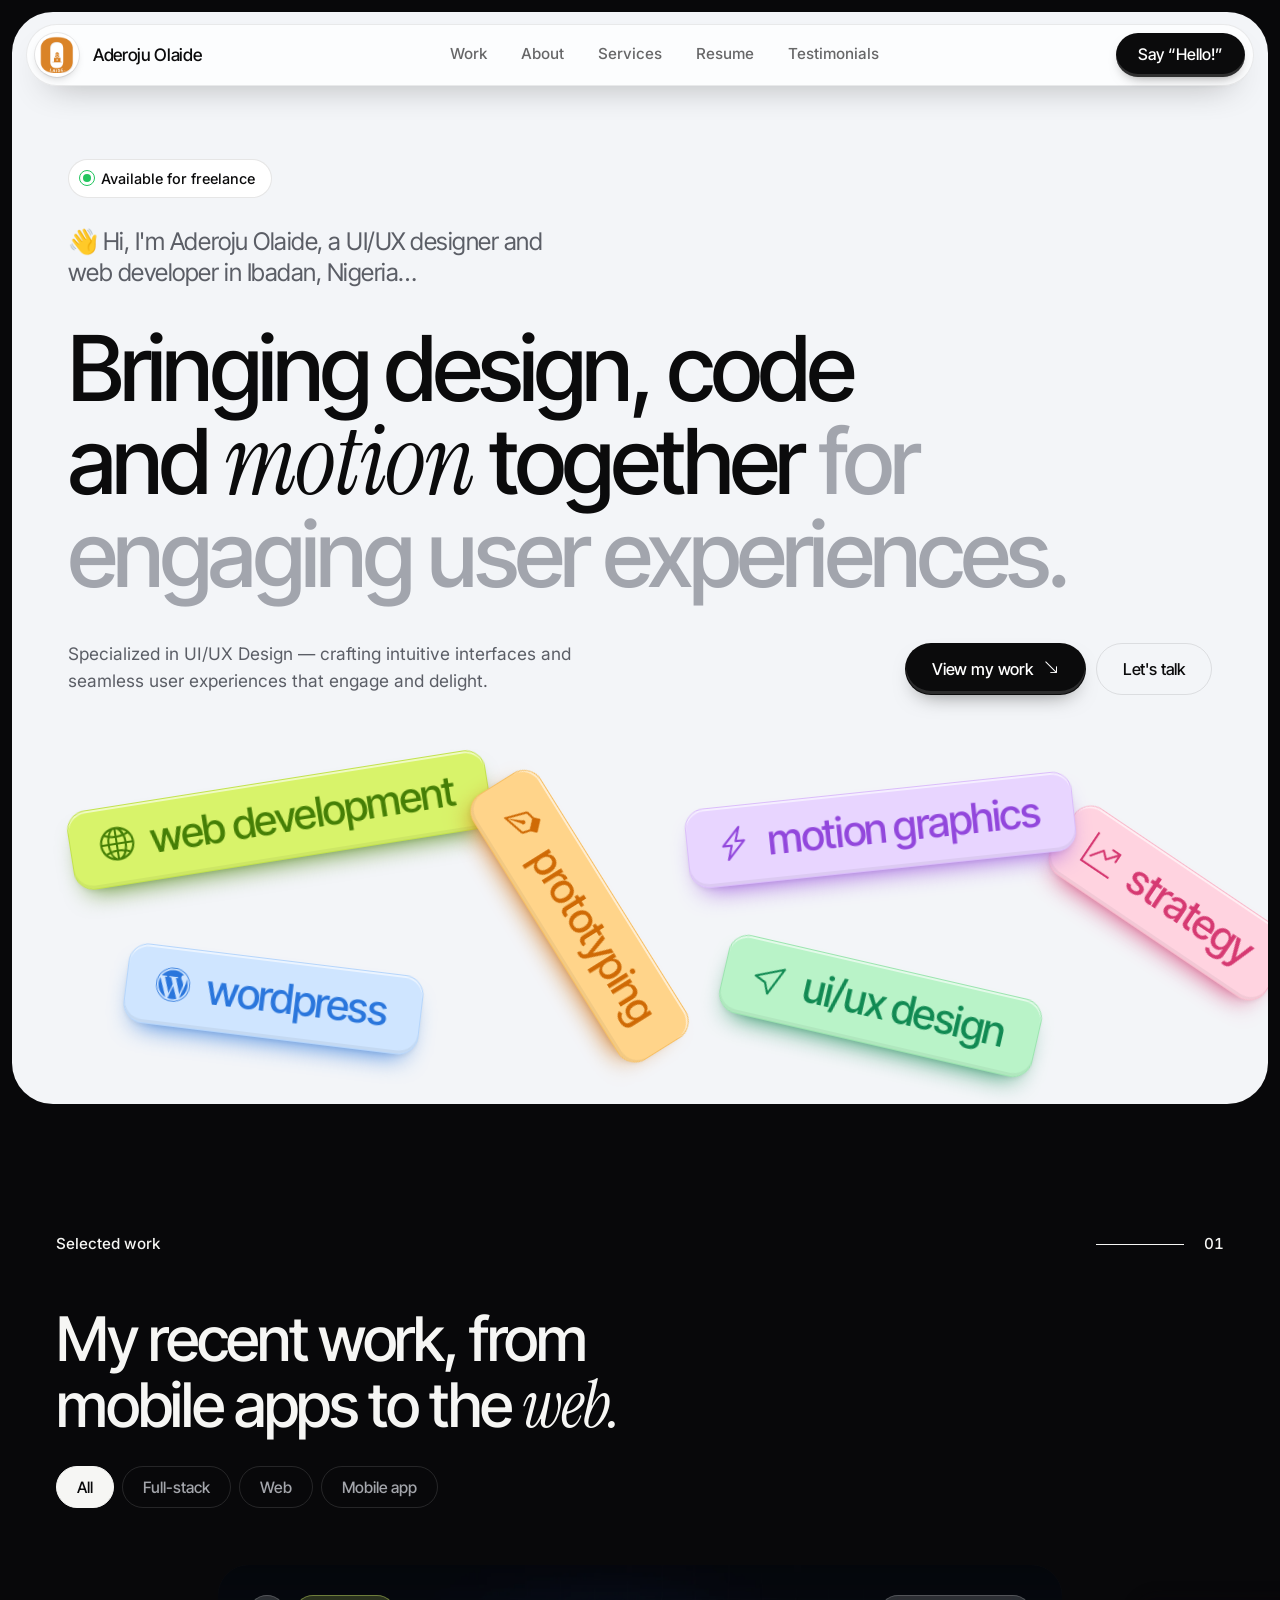
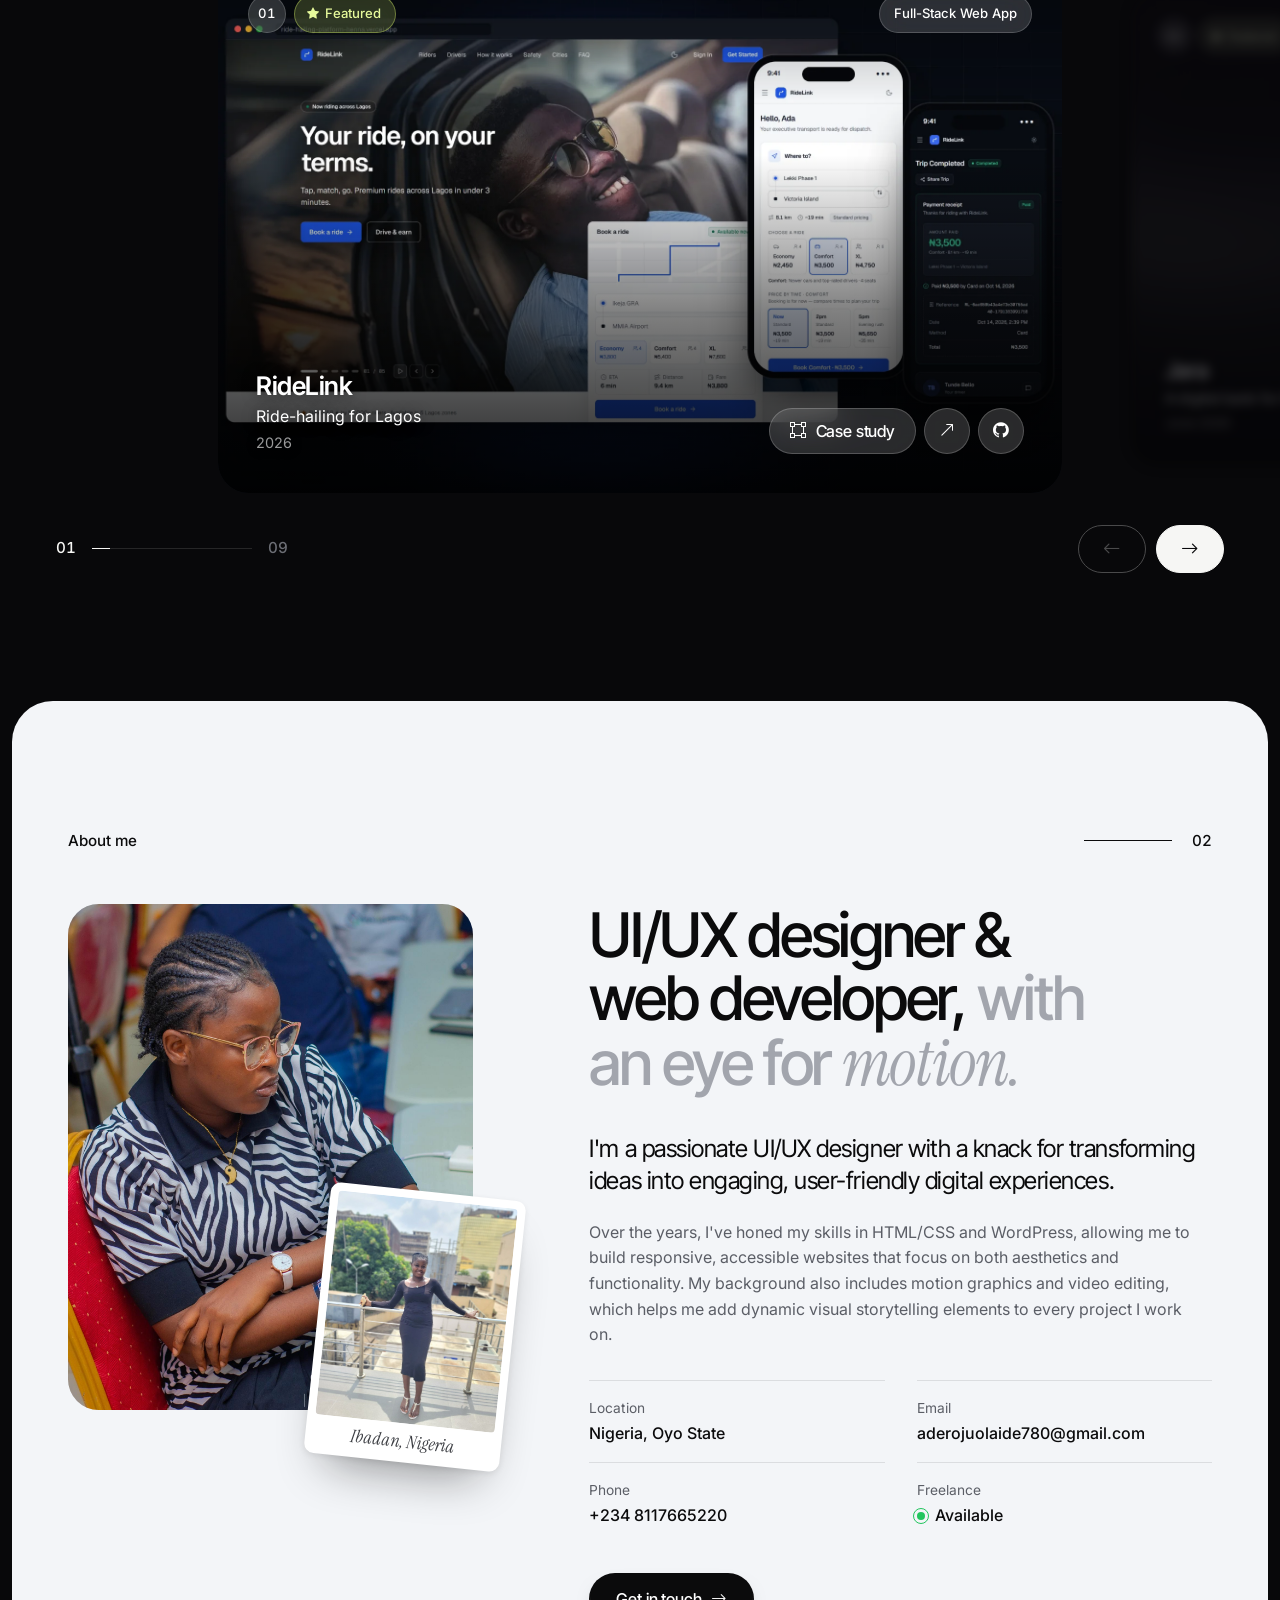
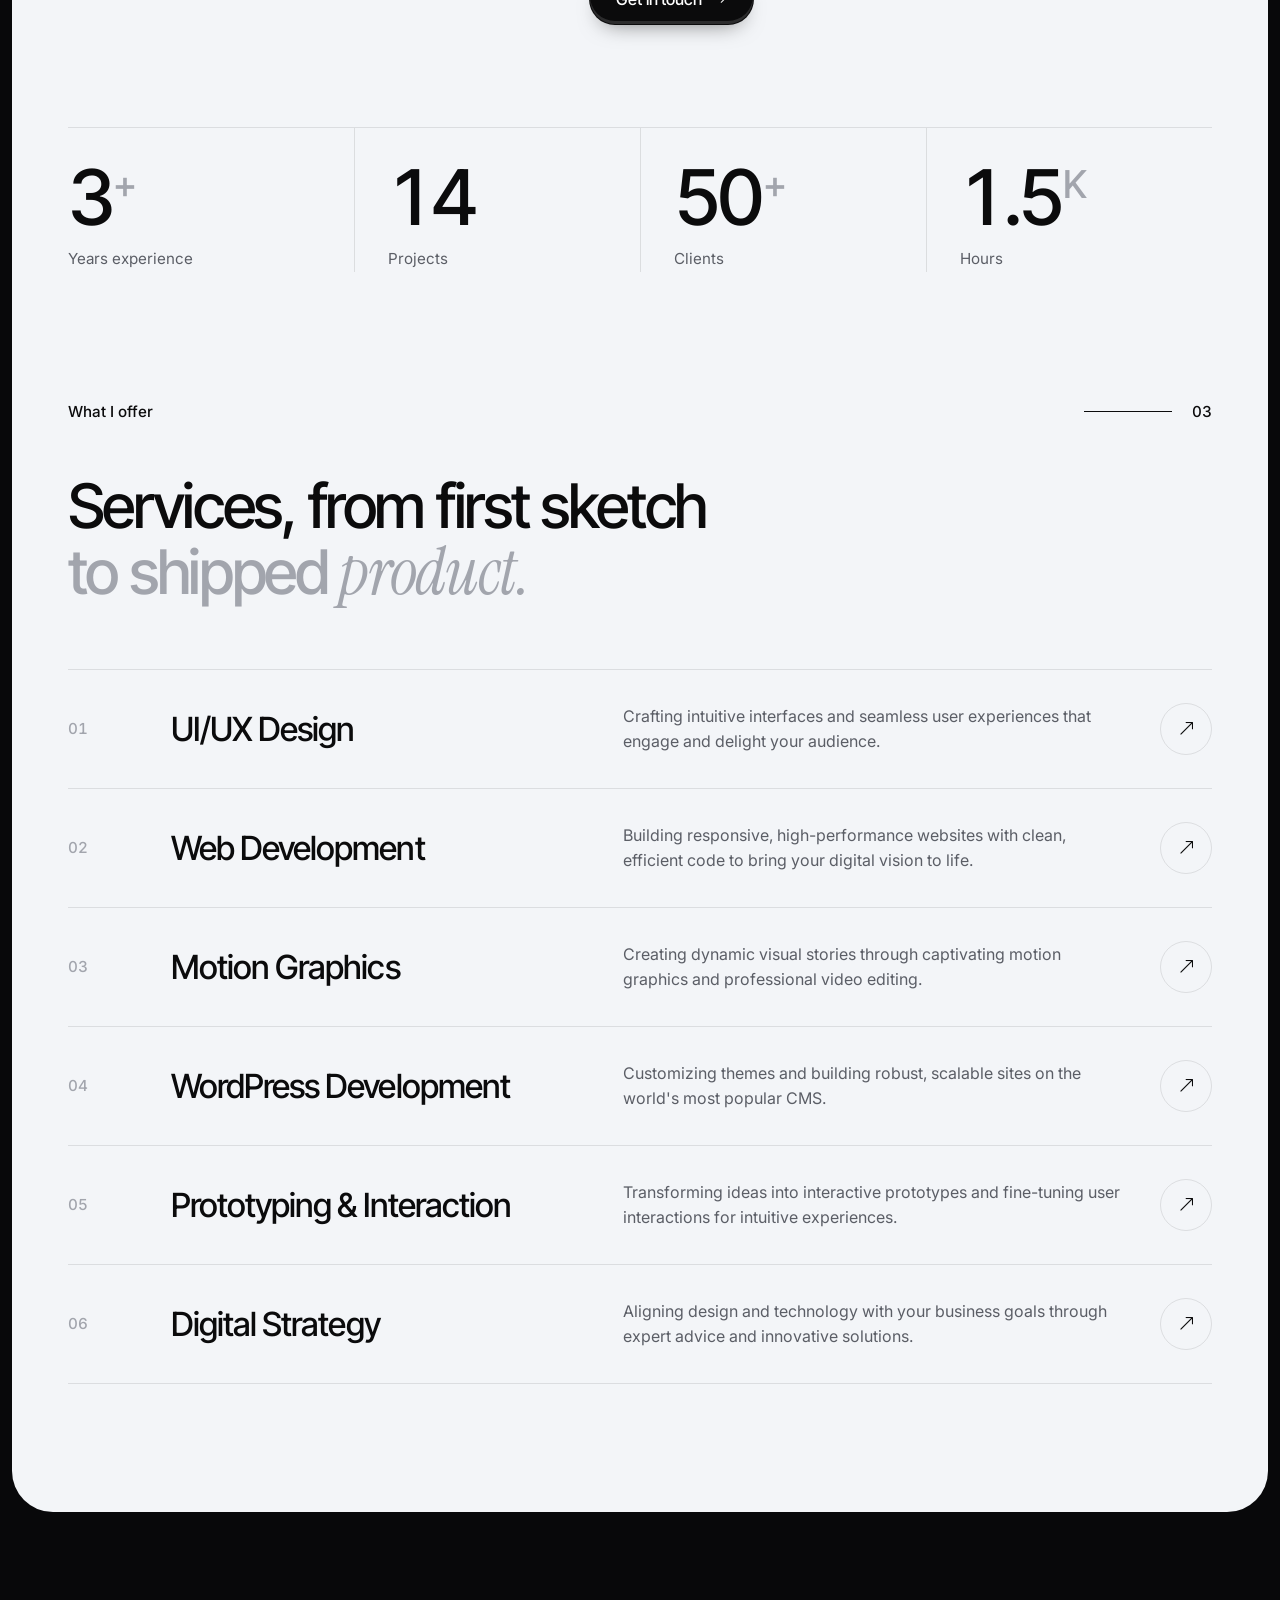
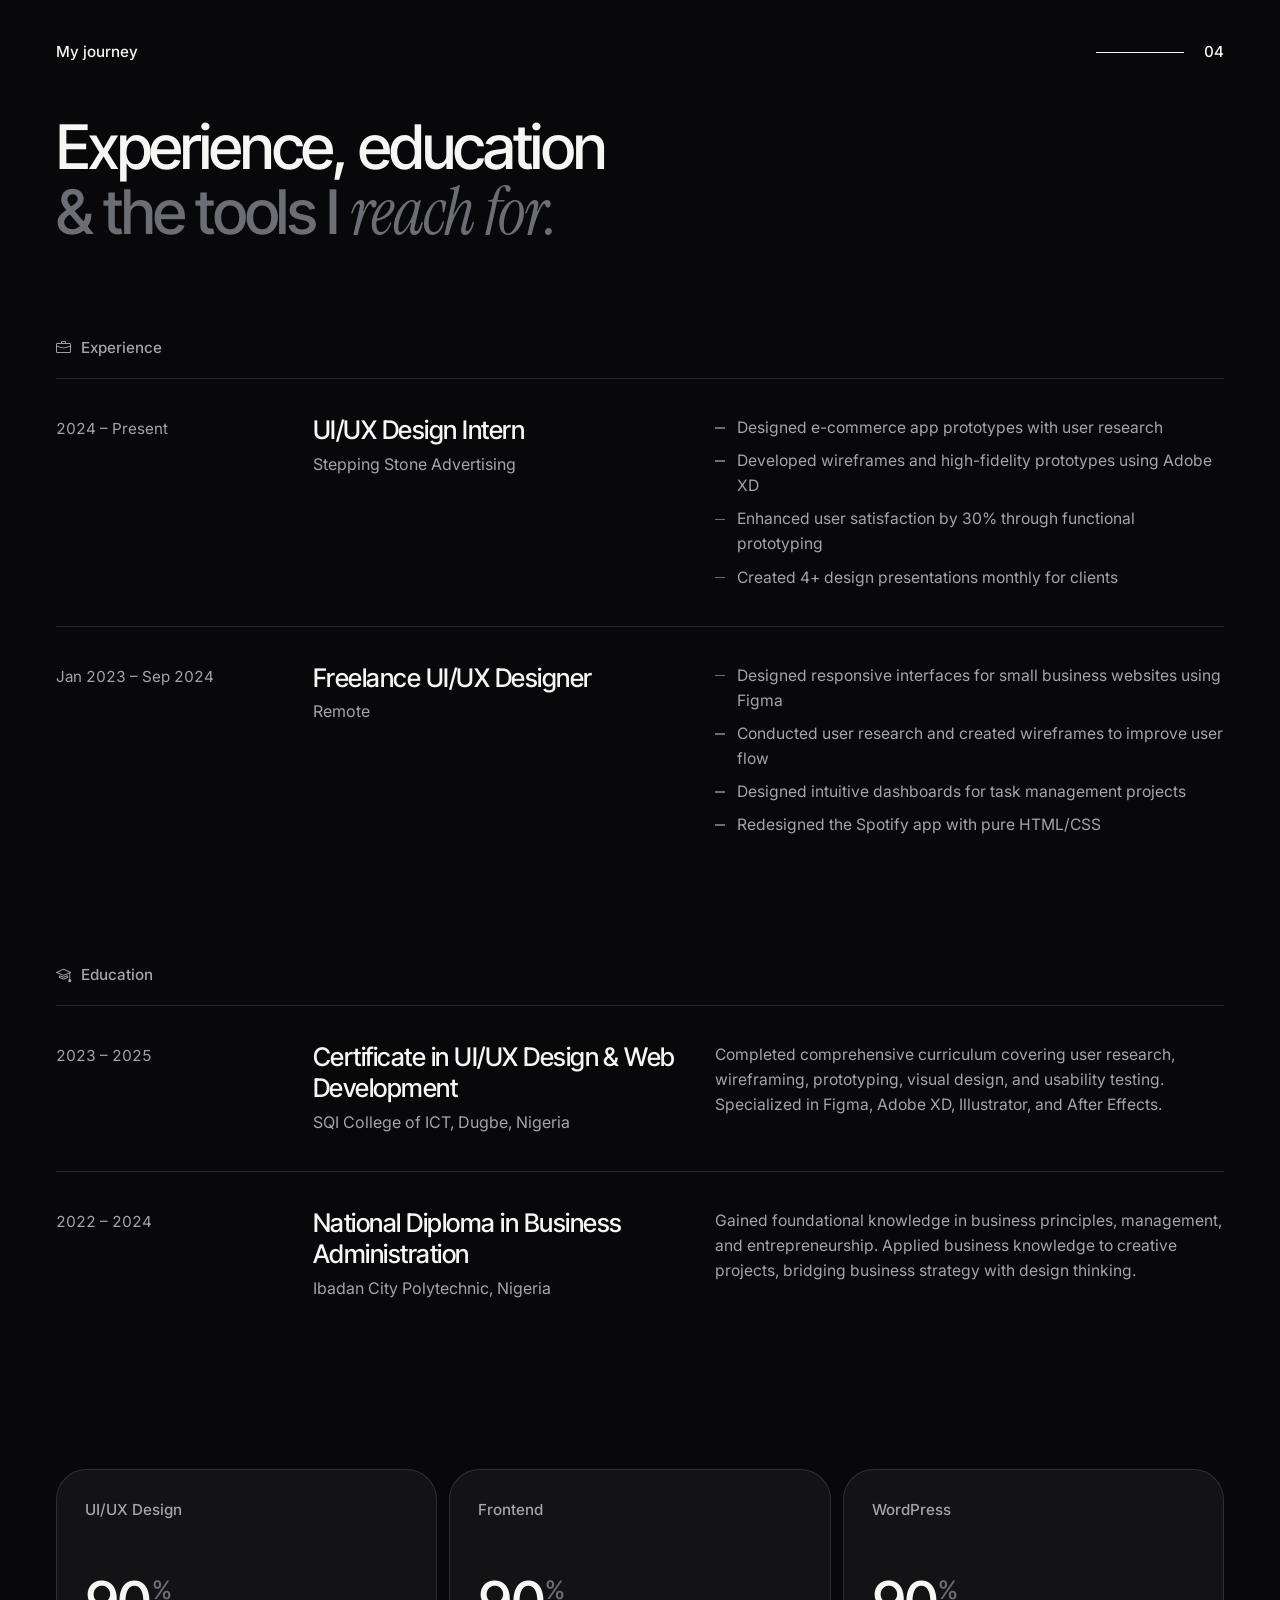
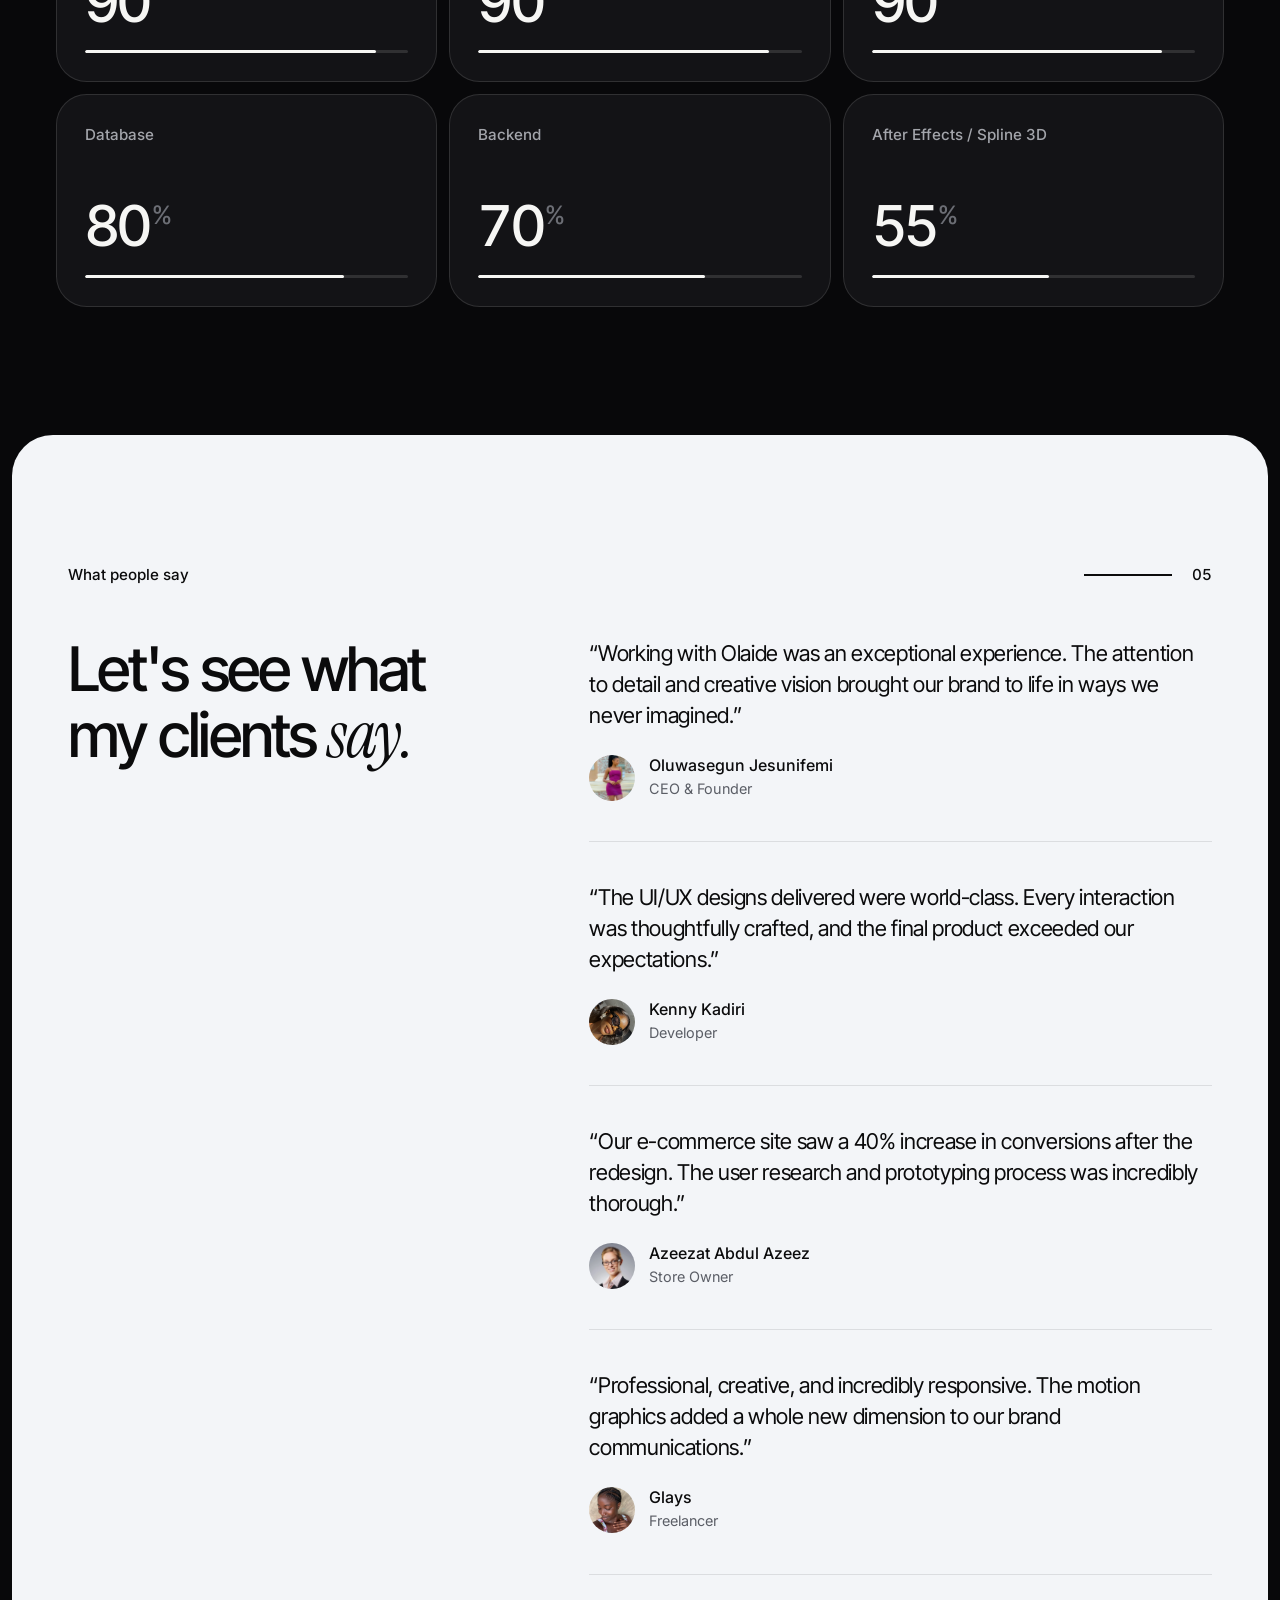
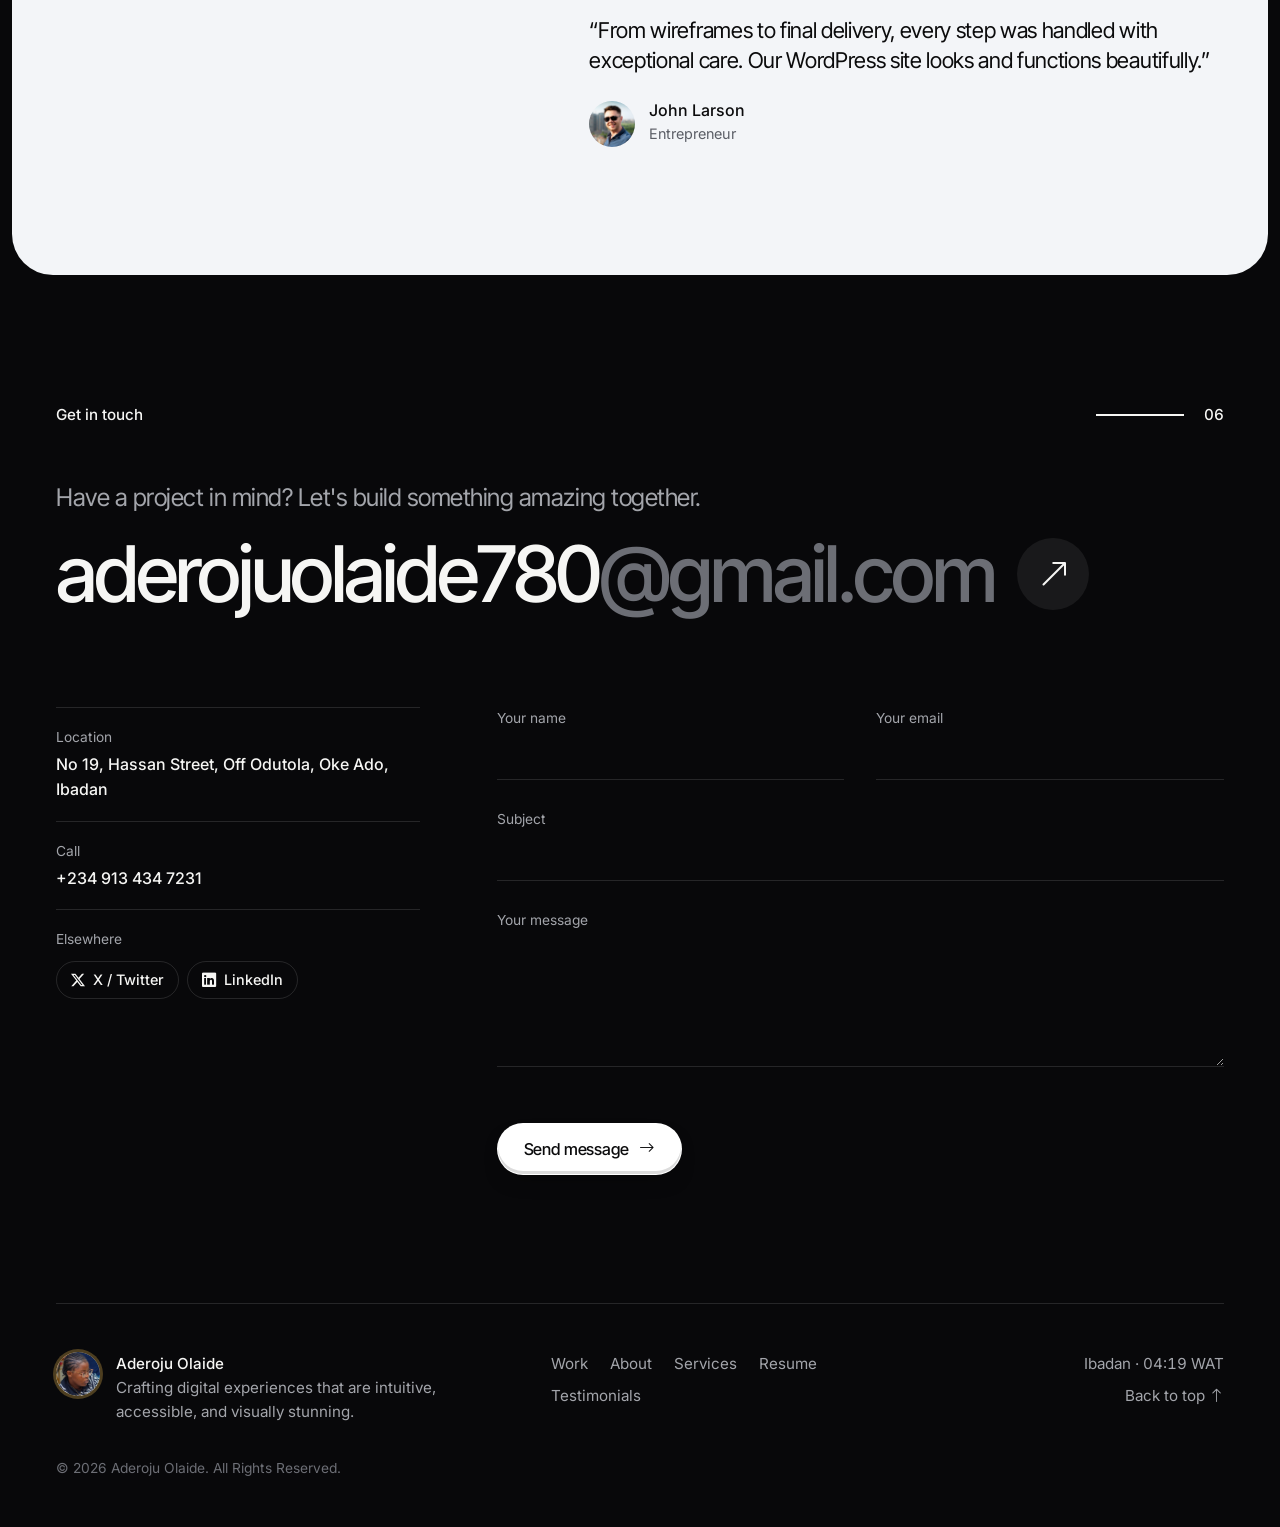
==== commit e2572a08: "Use the Olaide Tech Sis logo in the nav and as the site icon Co-Authored-By: Claude Opus 5.5 <norepl" ====
--- a/index.html
+++ b/index.html
@@ -10,8 +10,8 @@
     <meta name="theme-color" content="#08080a" />
 
     <!-- Favicons -->
-    <link href="assets/img/olaide2222.png" rel="icon" />
-    <link href="assets/img/olaidee.jpg" rel="apple-touch-icon" />
+    <link href="assets/img/logo-mark.png" rel="icon" />
+    <link href="assets/img/logo-mark.png" rel="apple-touch-icon" />
 
     <!-- Google Fonts -->
     <link rel="preconnect" href="https://fonts.googleapis.com" />
@@ -40,7 +40,7 @@
     <header class="nav" id="nav" data-tone="light">
       <div class="nav__pill">
         <a href="#hero" class="nav__brand" aria-label="Aderoju Olaide — back to top">
-          <span class="avatar"><img src="assets/img/olaidee.jpg" alt="" /></span>
+          <span class="brand-mark"><img src="assets/img/logo-mark.png" alt="" /></span>
           <span class="nav__name">Aderoju Olaide</span>
         </a>
         <nav class="nav__links" aria-label="Primary">
--- a/assets/css/style.css
+++ b/assets/css/style.css
@@ -396,6 +396,24 @@
   max-width: none;
 }
 
+/* Logo mark in the nav — sits on a white disc so it reads on light and dark */
+.brand-mark {
+  display: grid;
+  place-items: center;
+  flex: none;
+  width: 44px;
+  height: 44px;
+  border-radius: 50%;
+  background: #fff;
+  box-shadow: 0 0 0 1px rgba(11, 11, 12, 0.08), 0 4px 10px -4px rgba(0, 0, 0, 0.25);
+  overflow: hidden;
+}
+.brand-mark img {
+  width: 84%;
+  height: 84%;
+  object-fit: contain;
+}
+
 /* ============================================
    Floating Nav
    ============================================ */
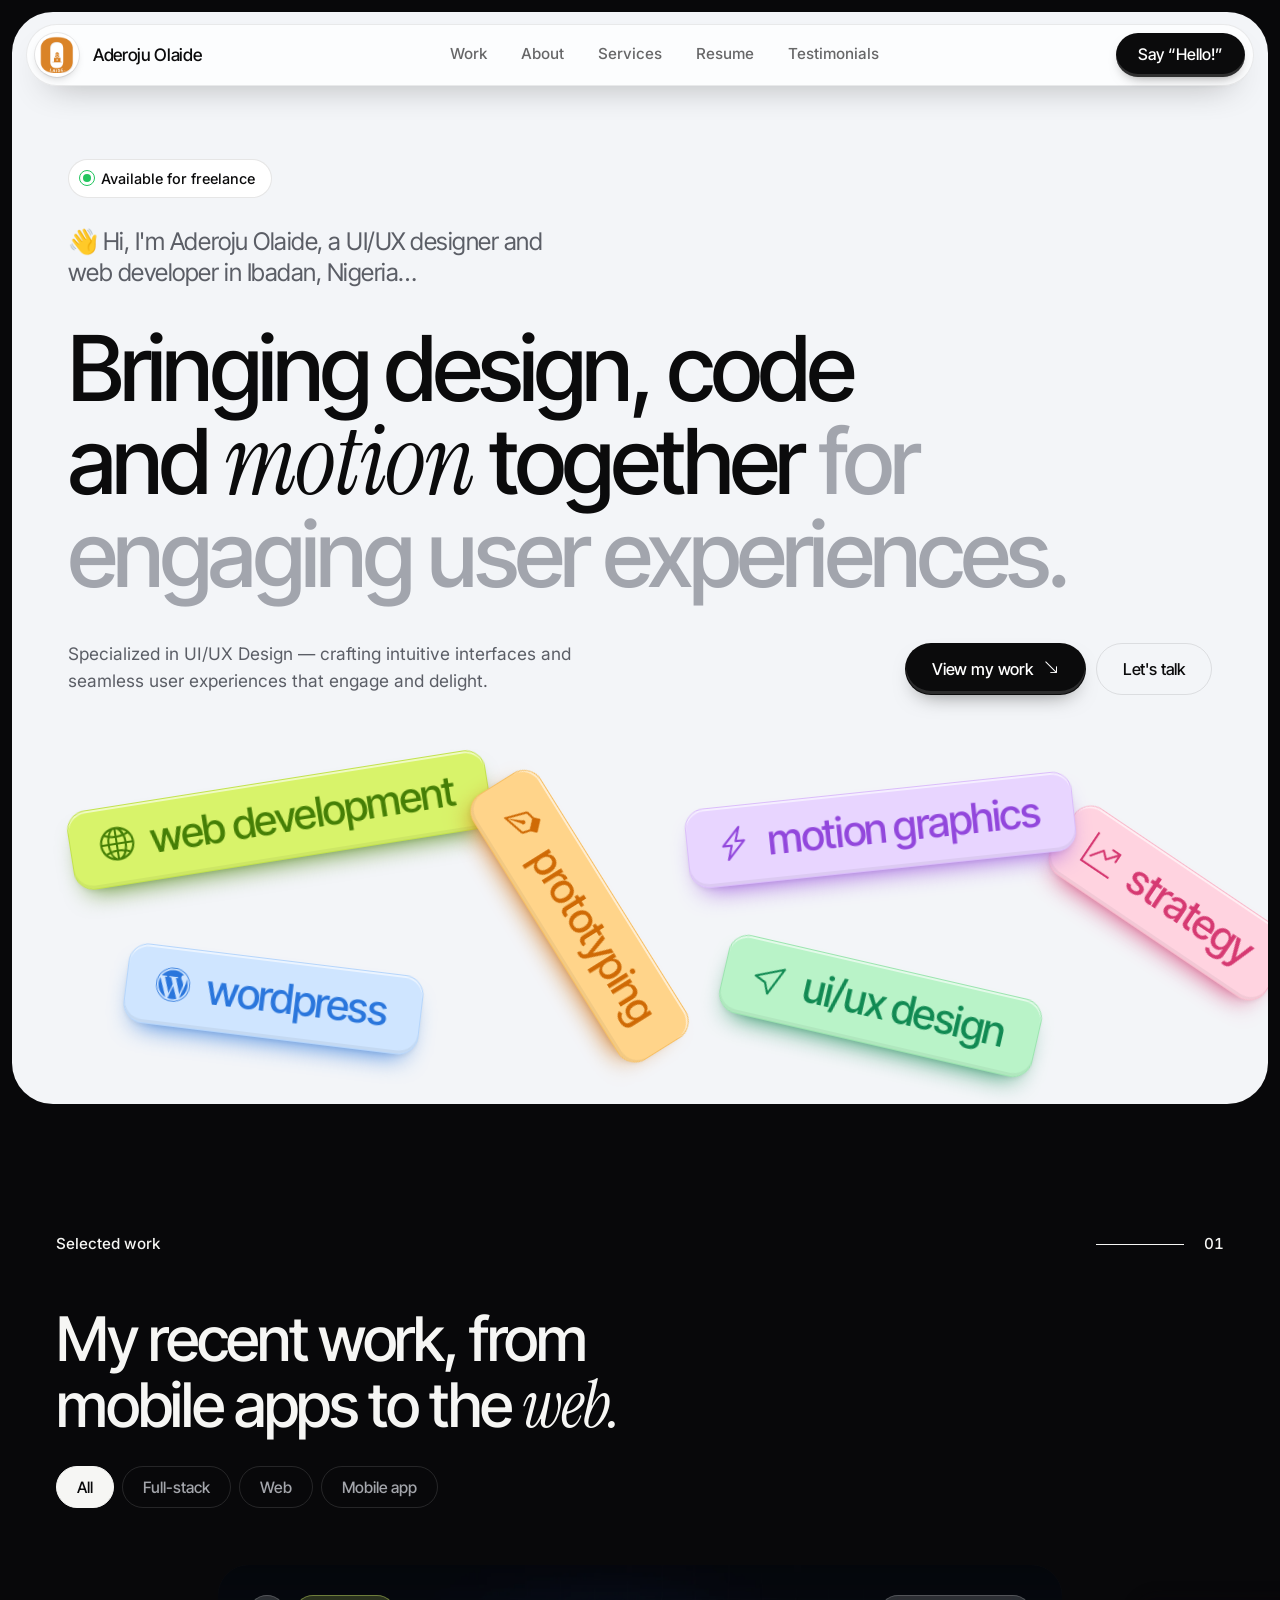
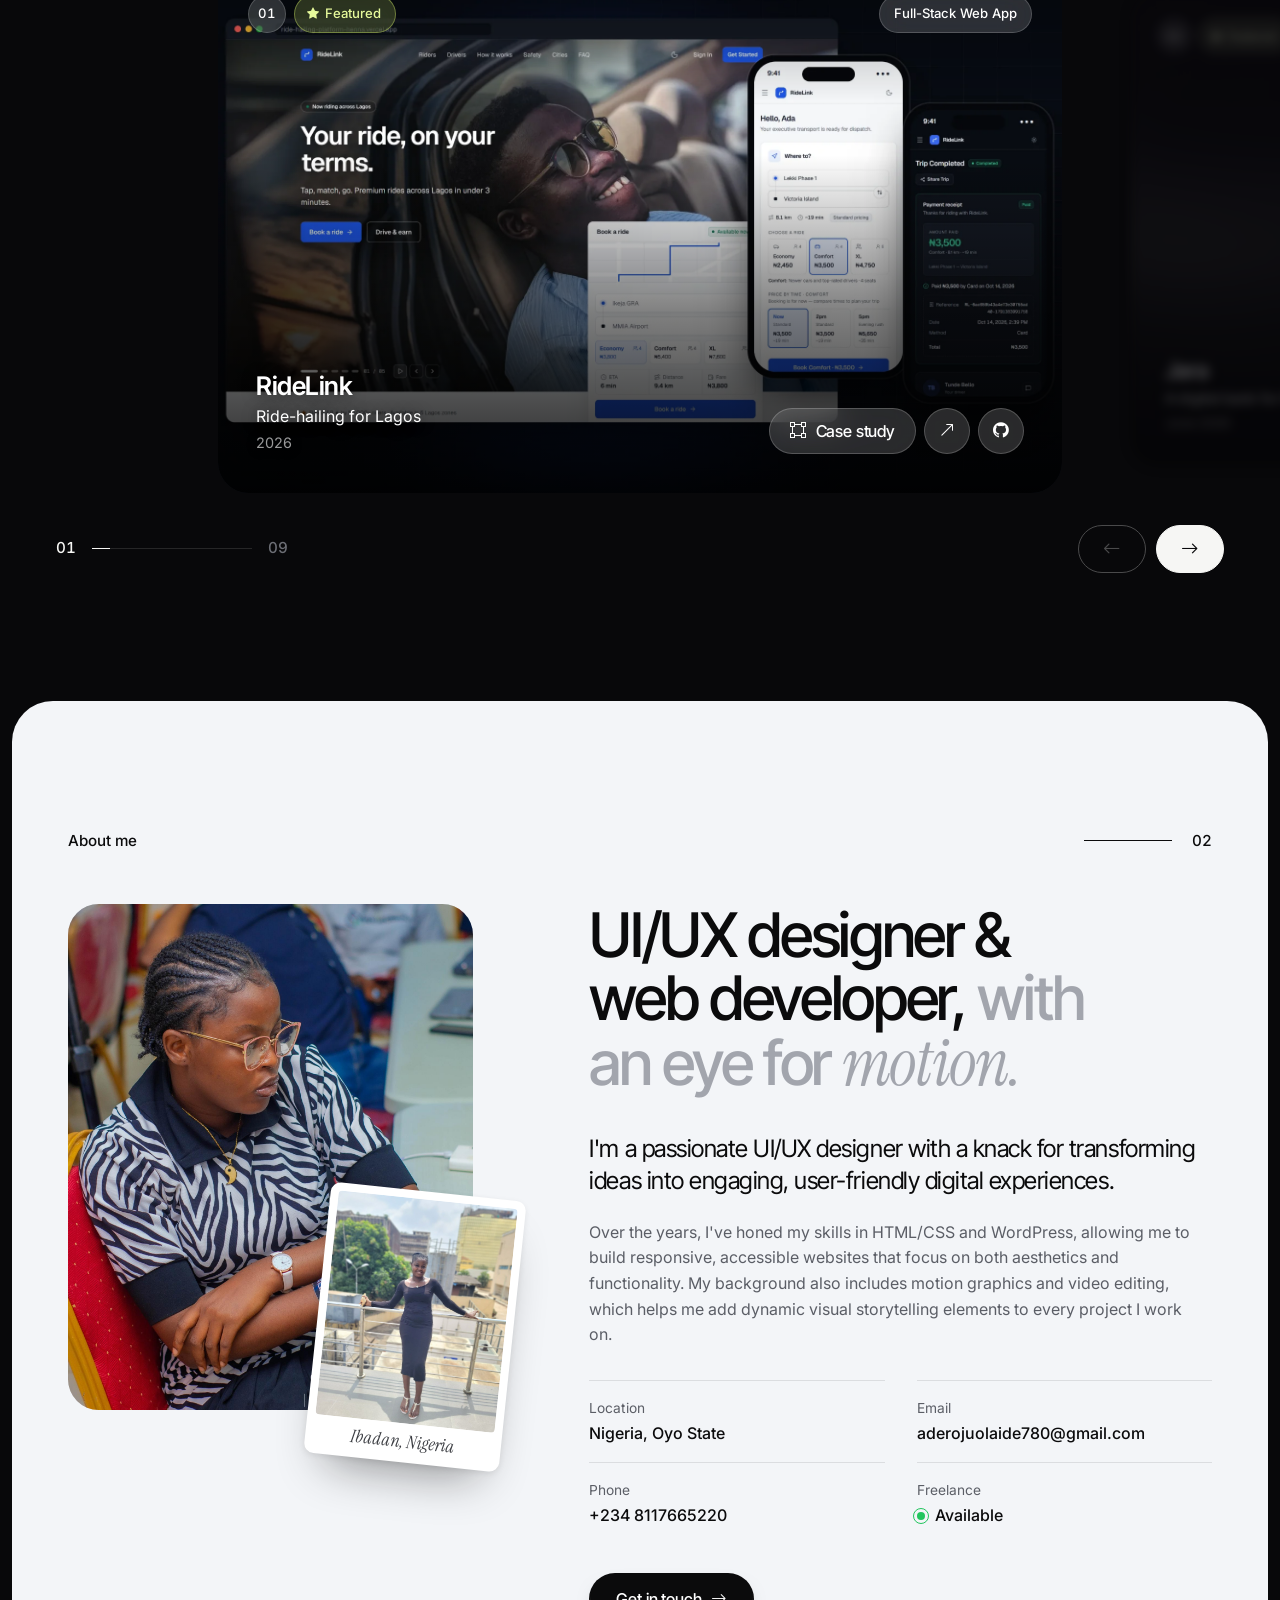
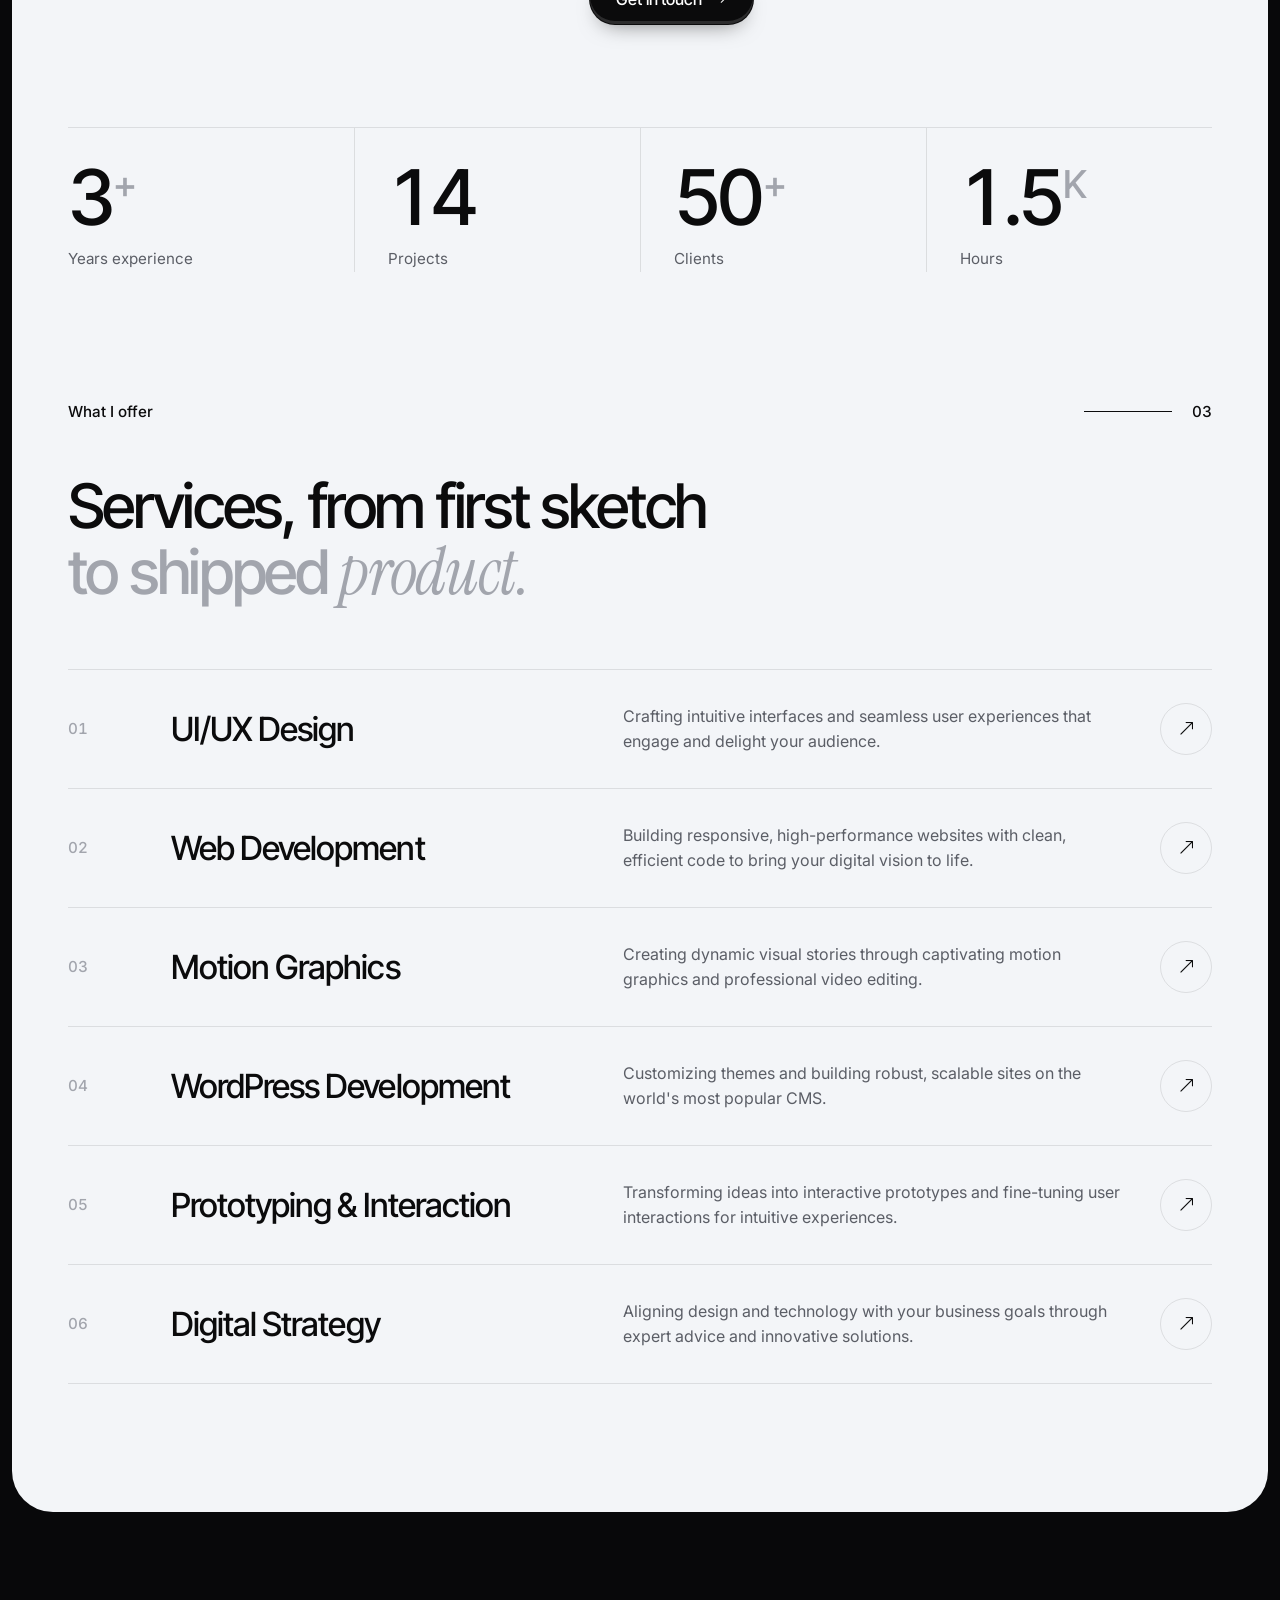
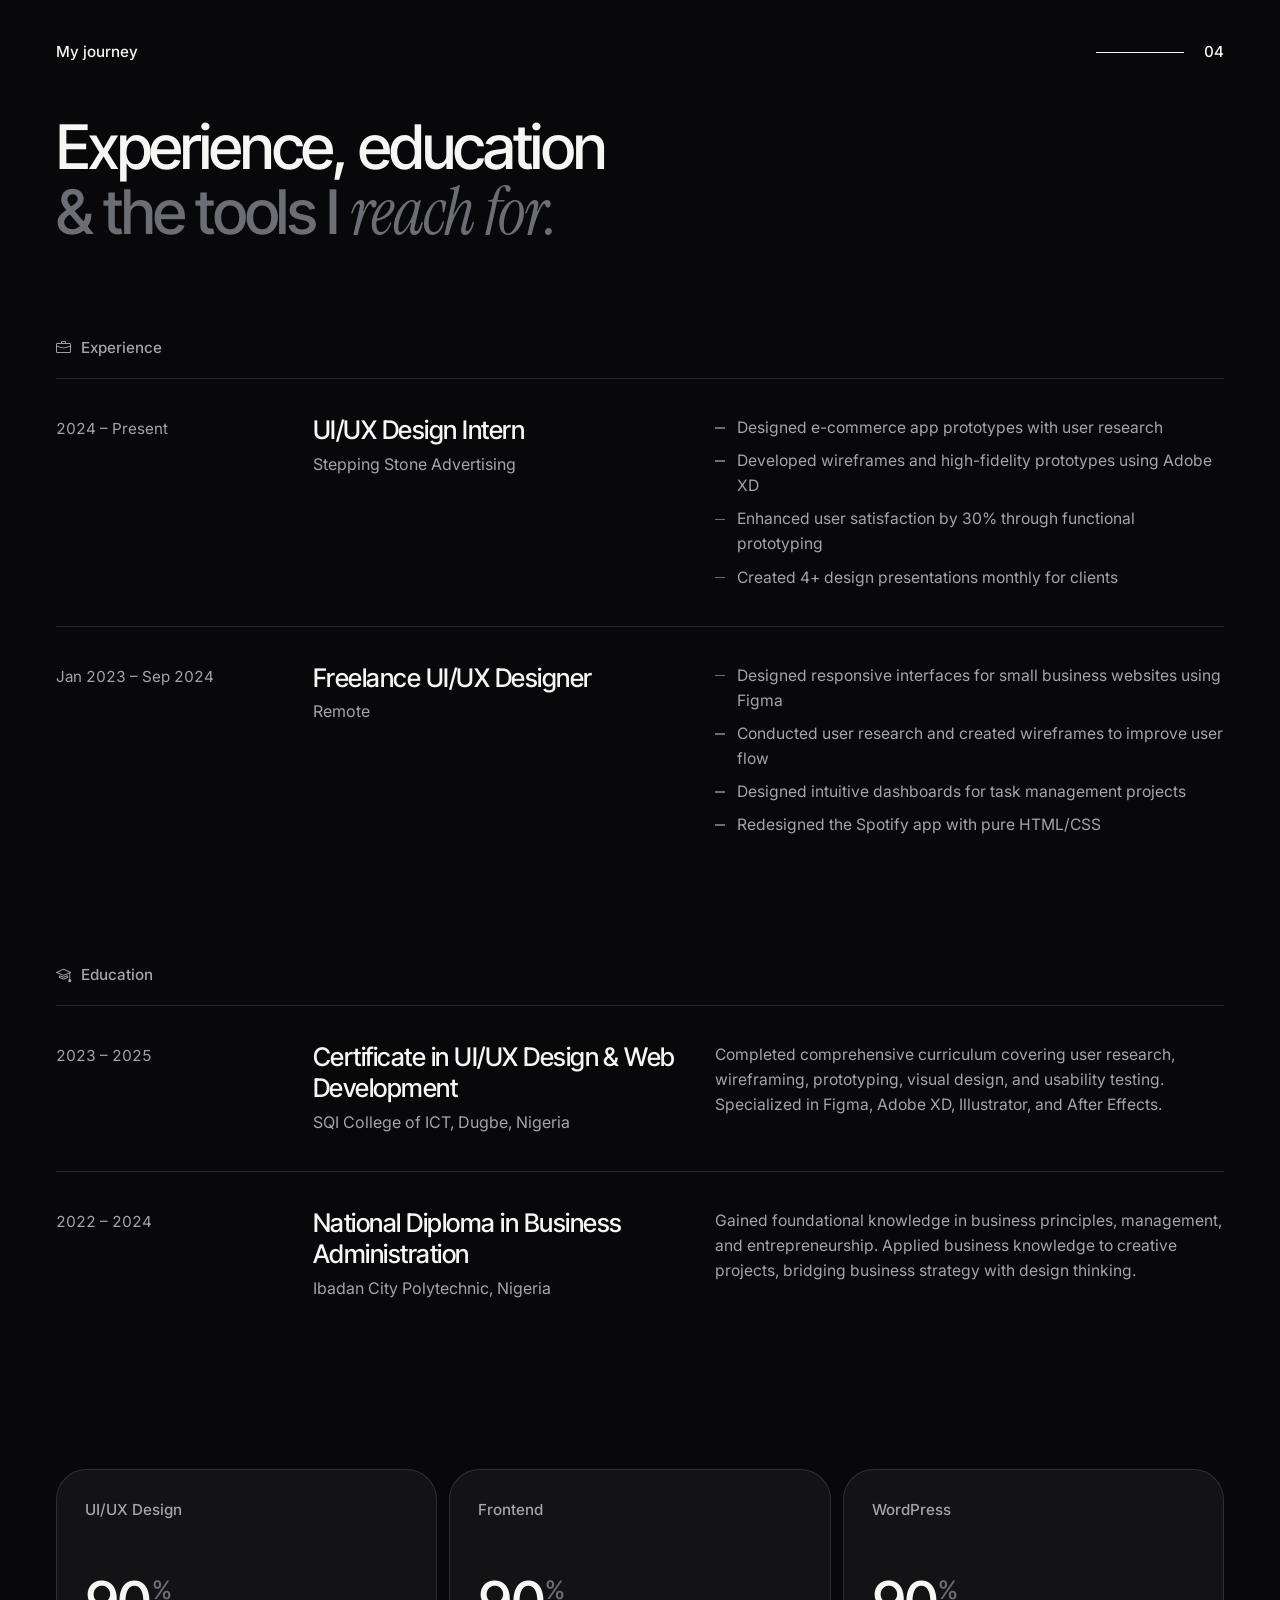
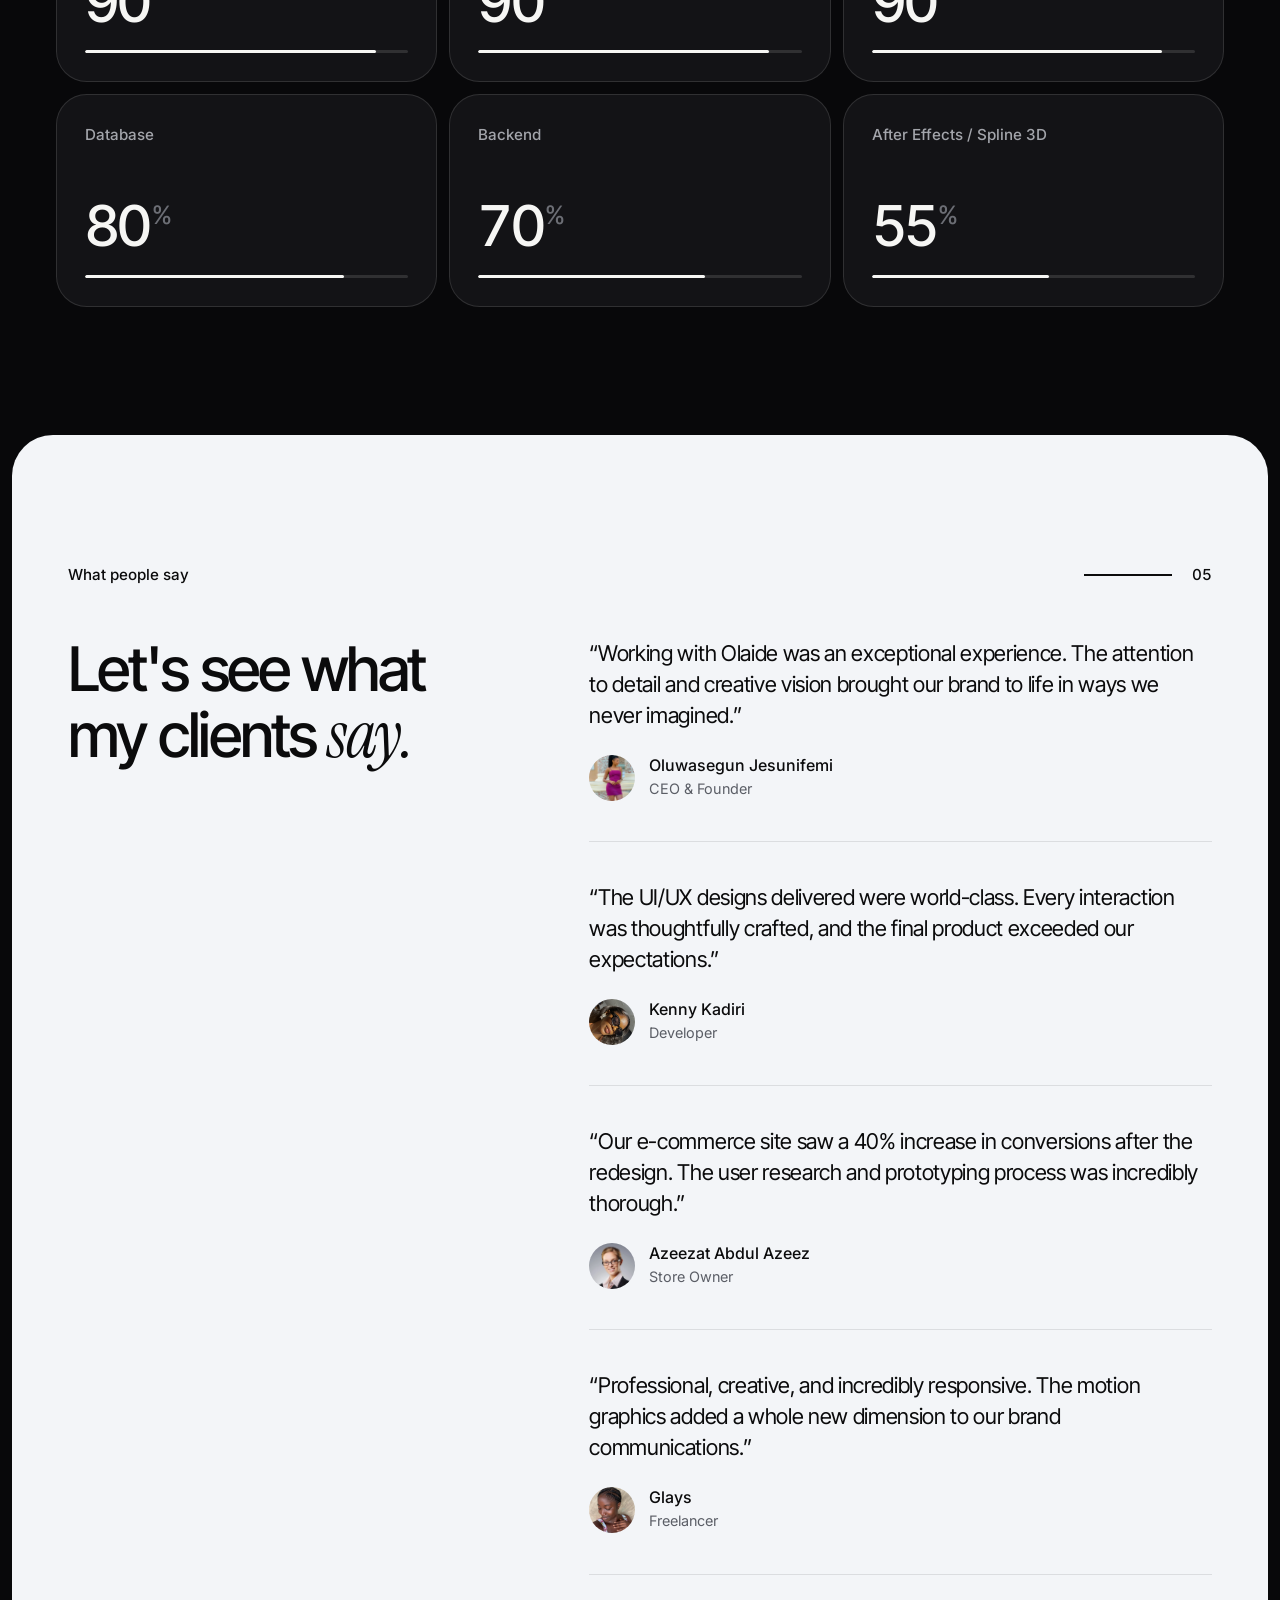
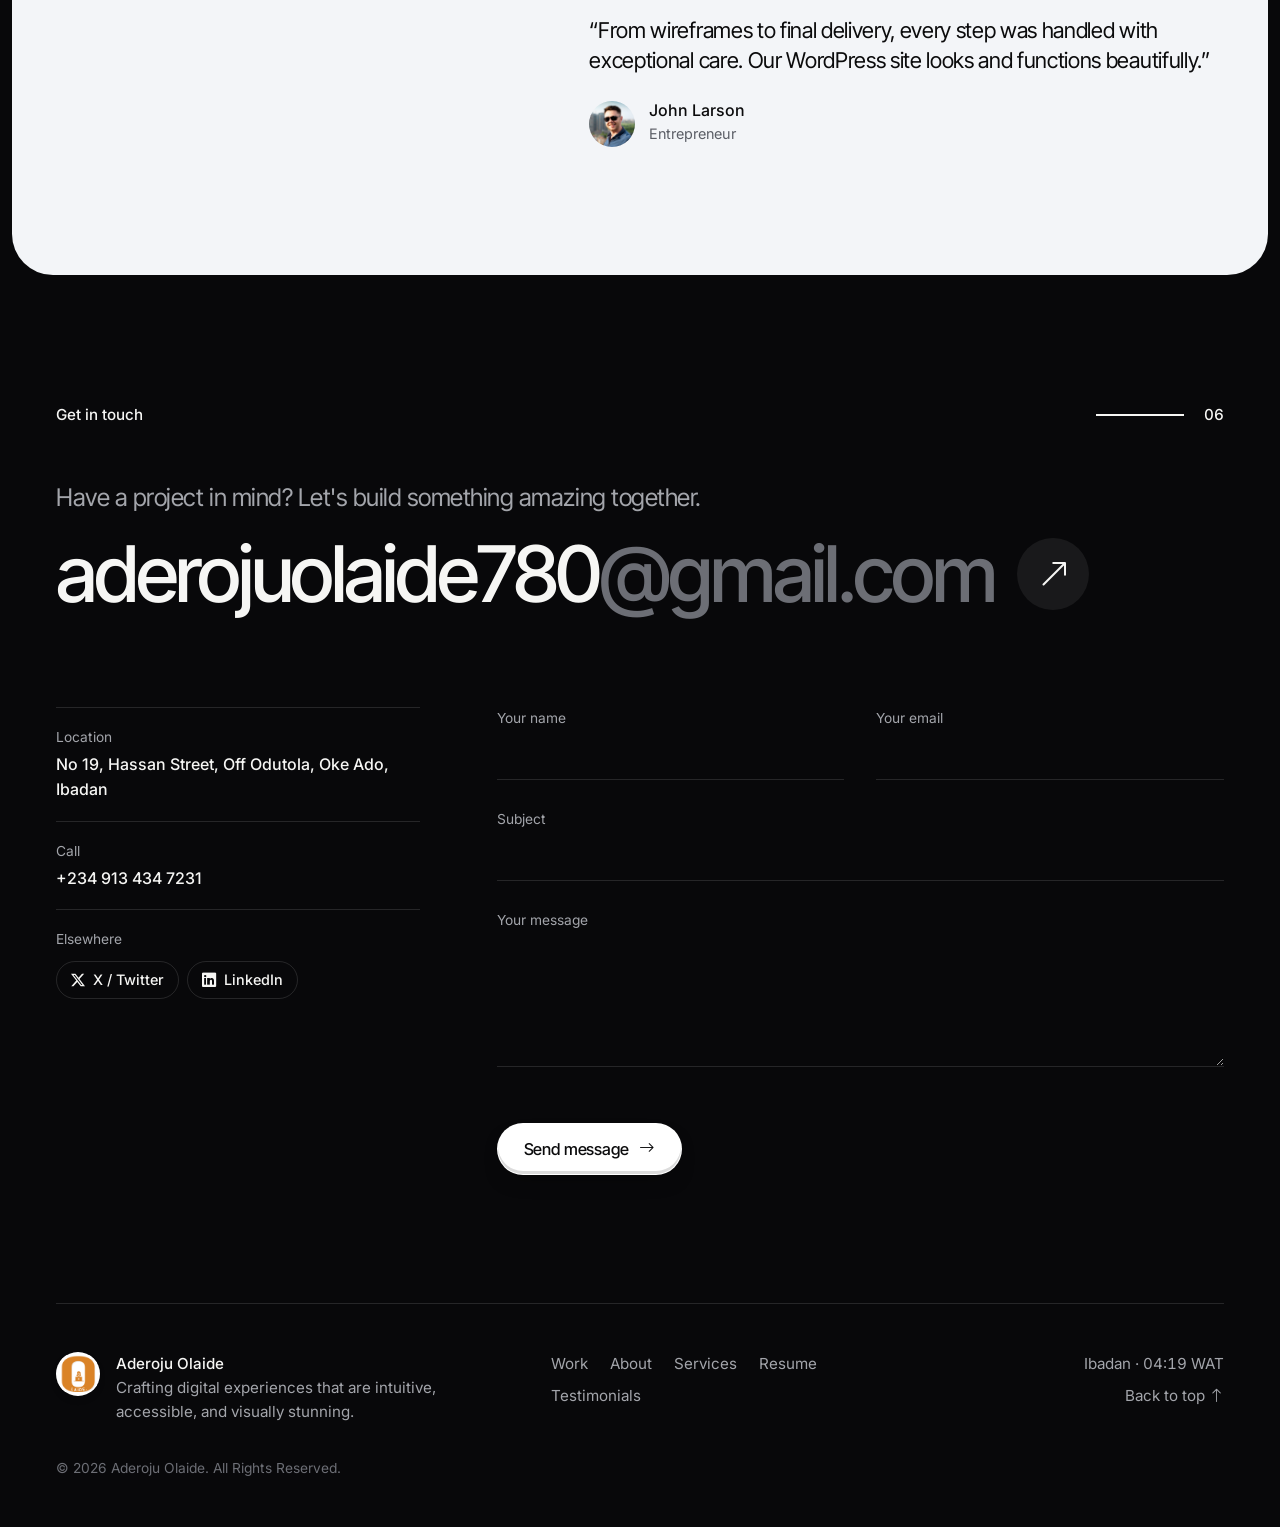
==== commit e85c85d8: "Use the logo in the footer too Co-Authored-By: Claude Opus 5.5 <noreply@anthropic.com>" ====
--- a/index.html
+++ b/index.html
@@ -485,7 +485,7 @@
         <!-- ======= Footer ======= -->
         <footer id="footer" class="footer wrap">
           <div class="footer__brand">
-            <span class="avatar"><img src="assets/img/olaidee.jpg" alt="" loading="lazy" /></span>
+            <span class="brand-mark"><img src="assets/img/logo-mark.png" alt="" loading="lazy" /></span>
             <p><strong>Aderoju Olaide</strong>Crafting digital experiences that are intuitive, accessible, and visually stunning.</p>
           </div>
           <nav class="footer__links" aria-label="Footer">
